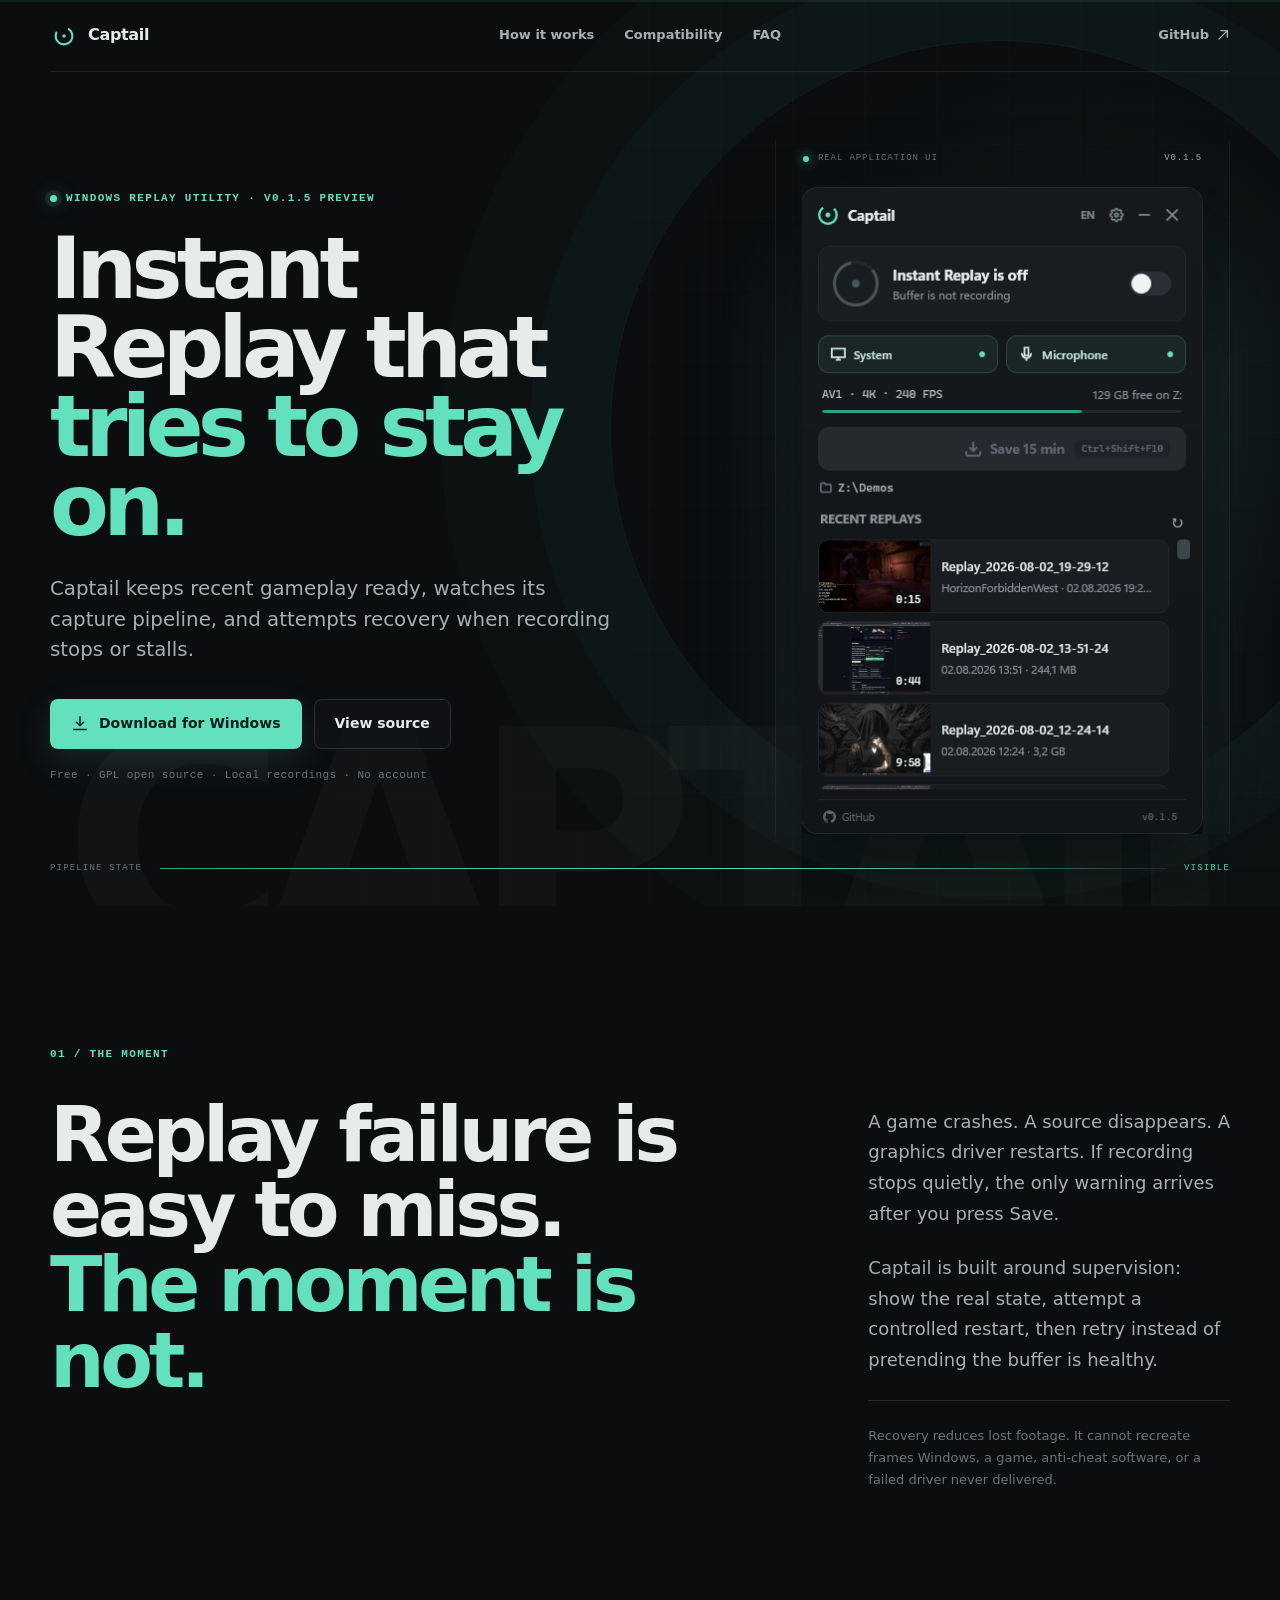
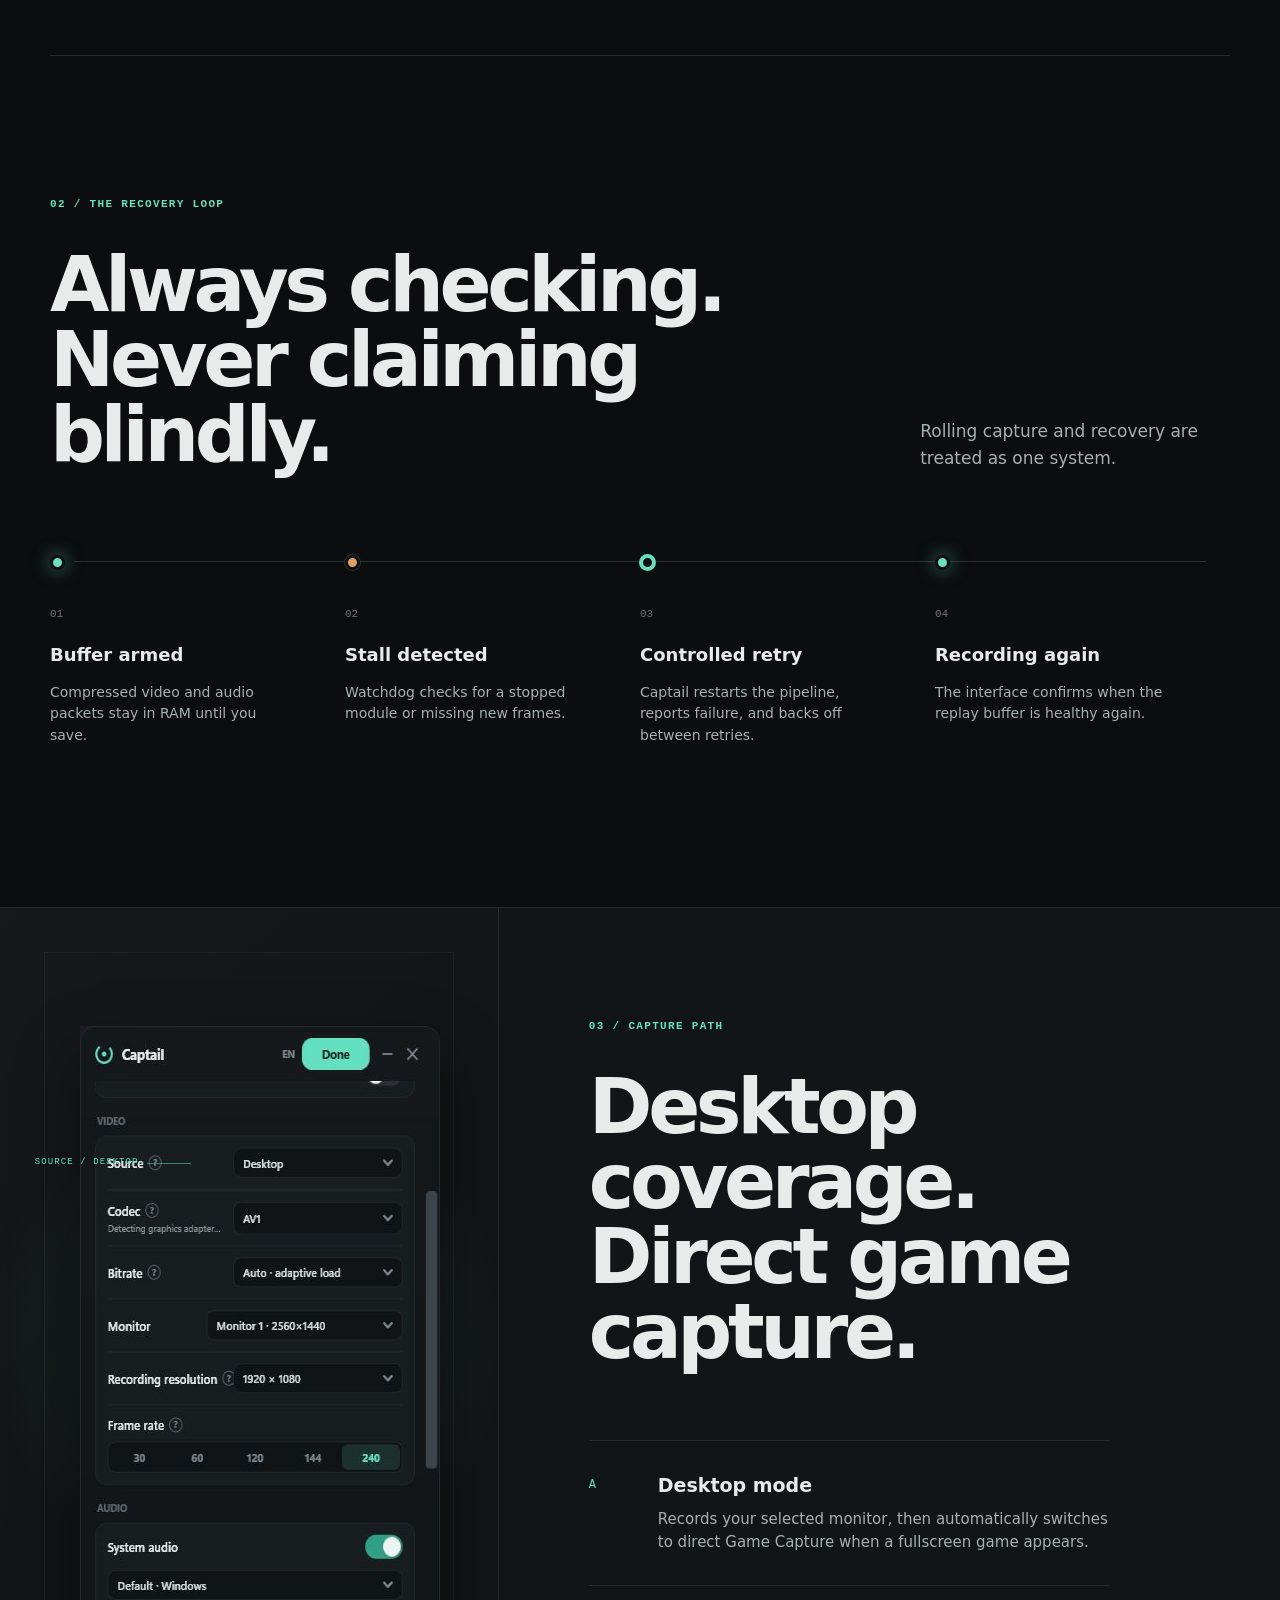
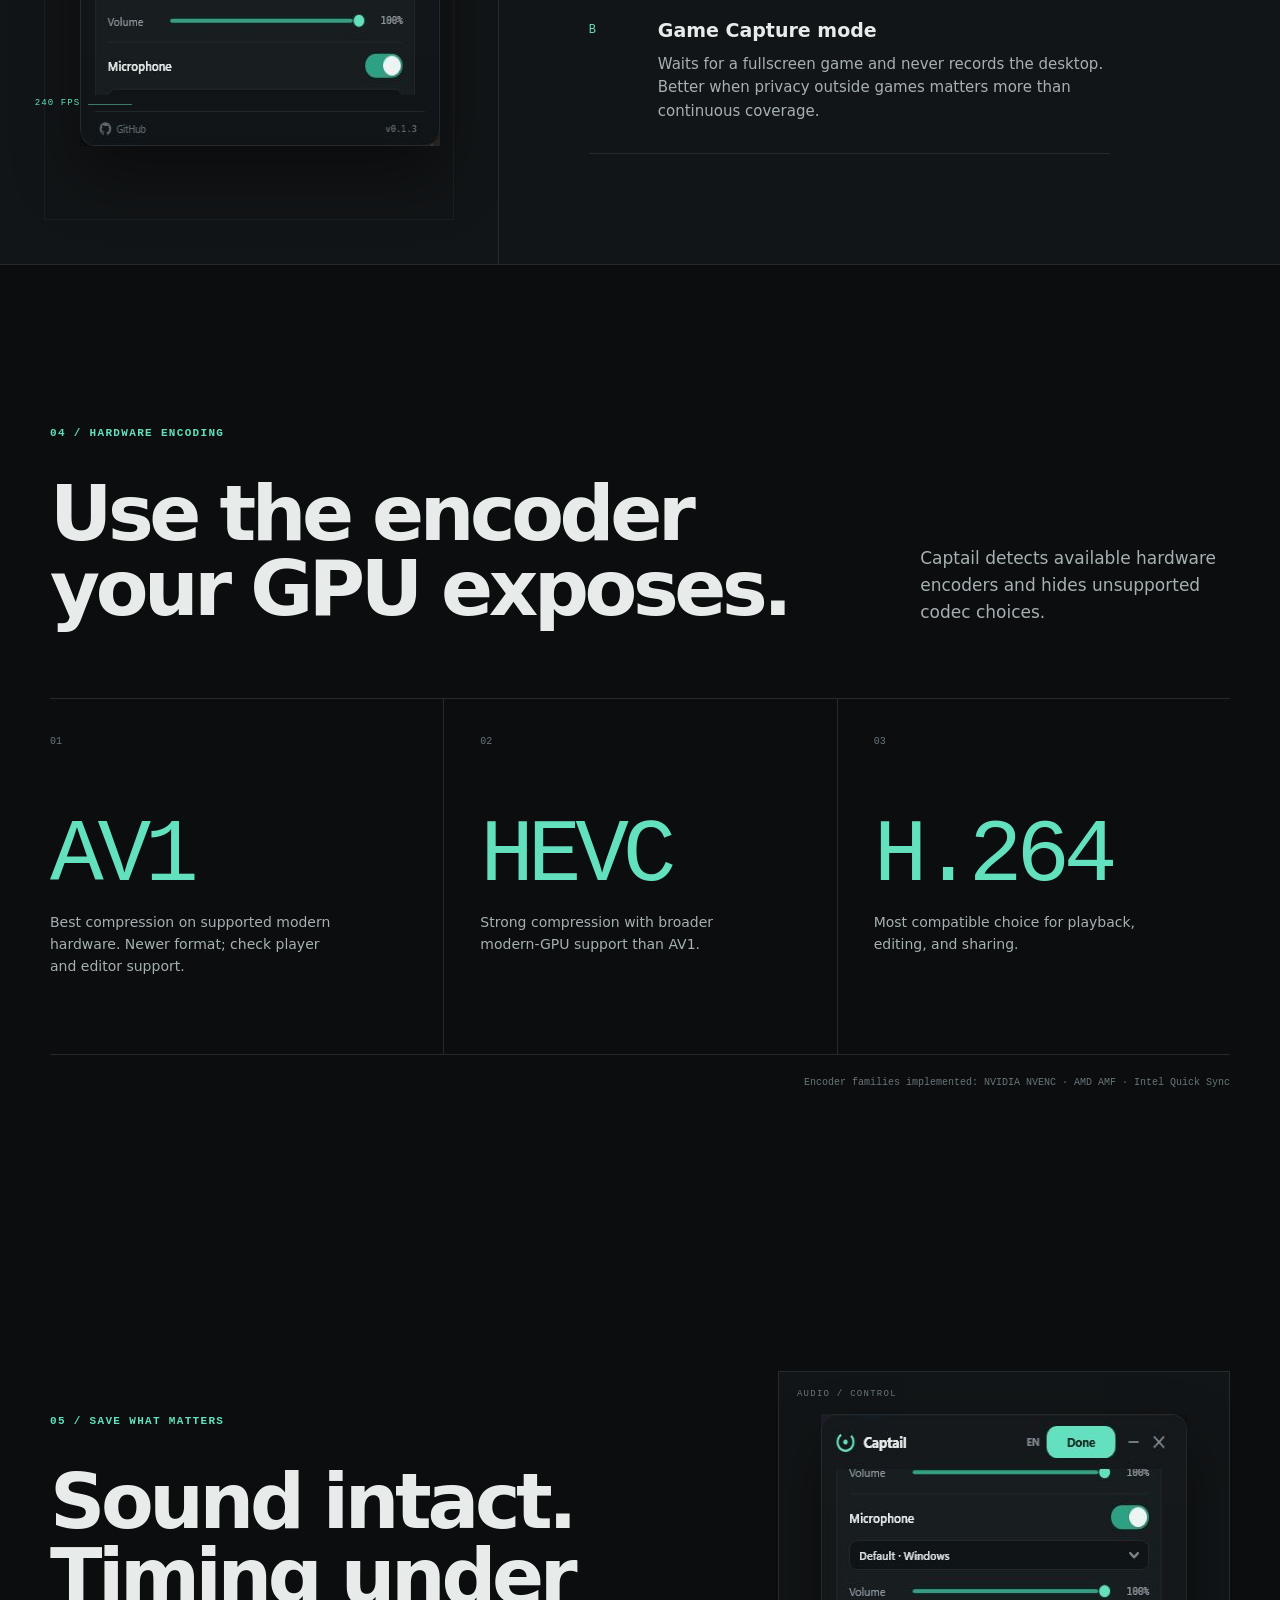
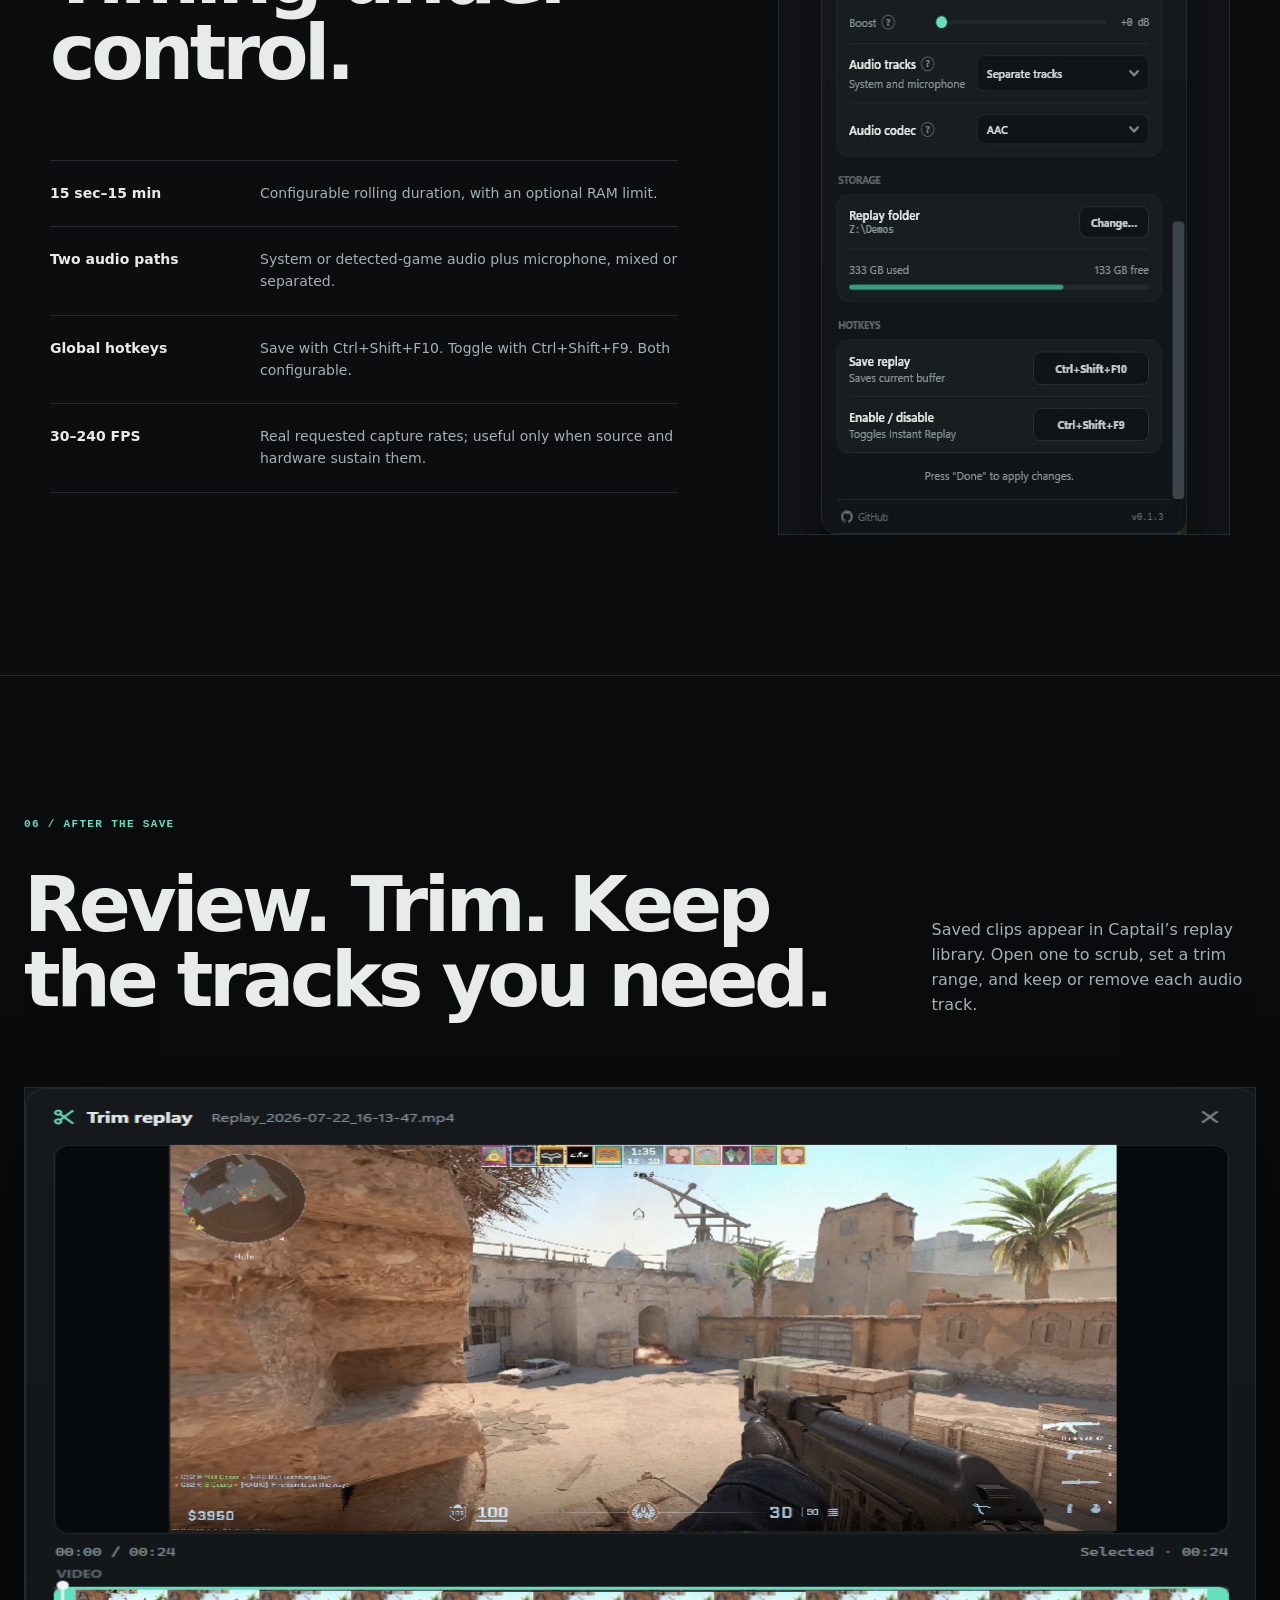
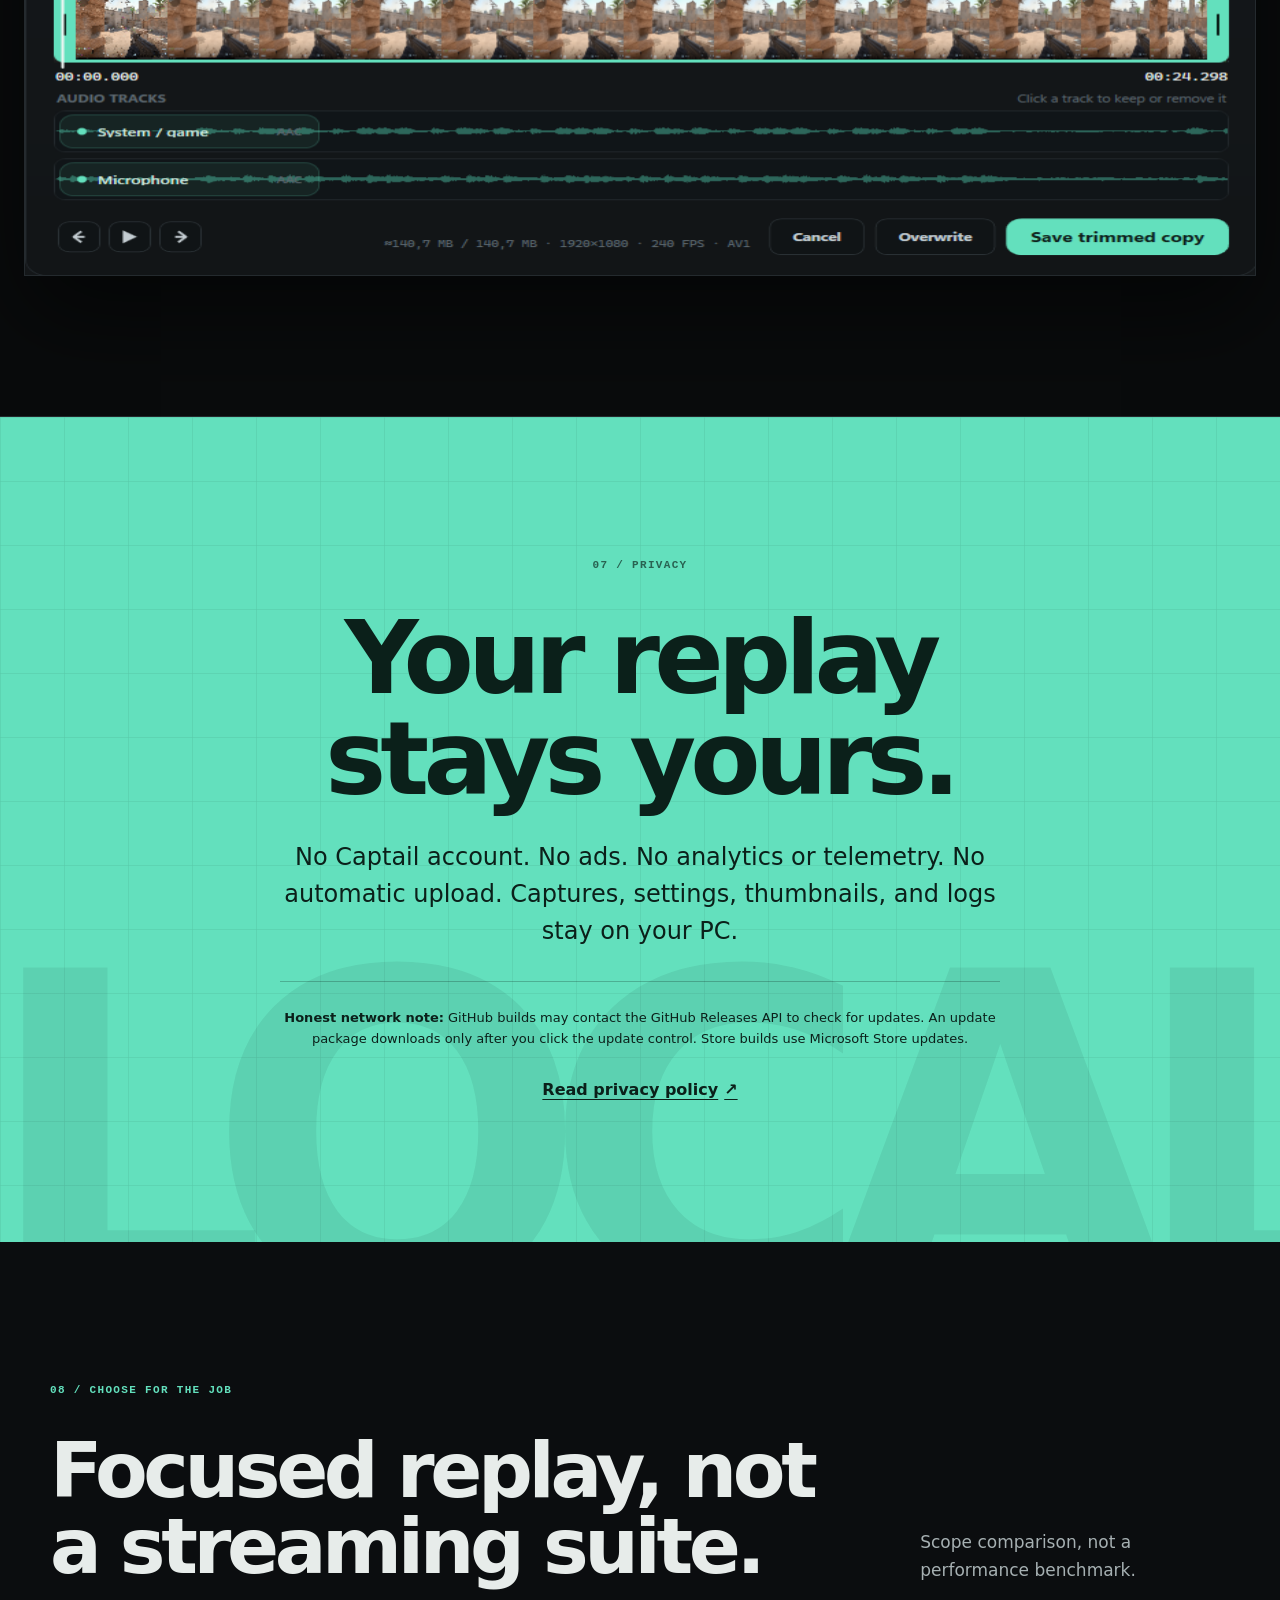
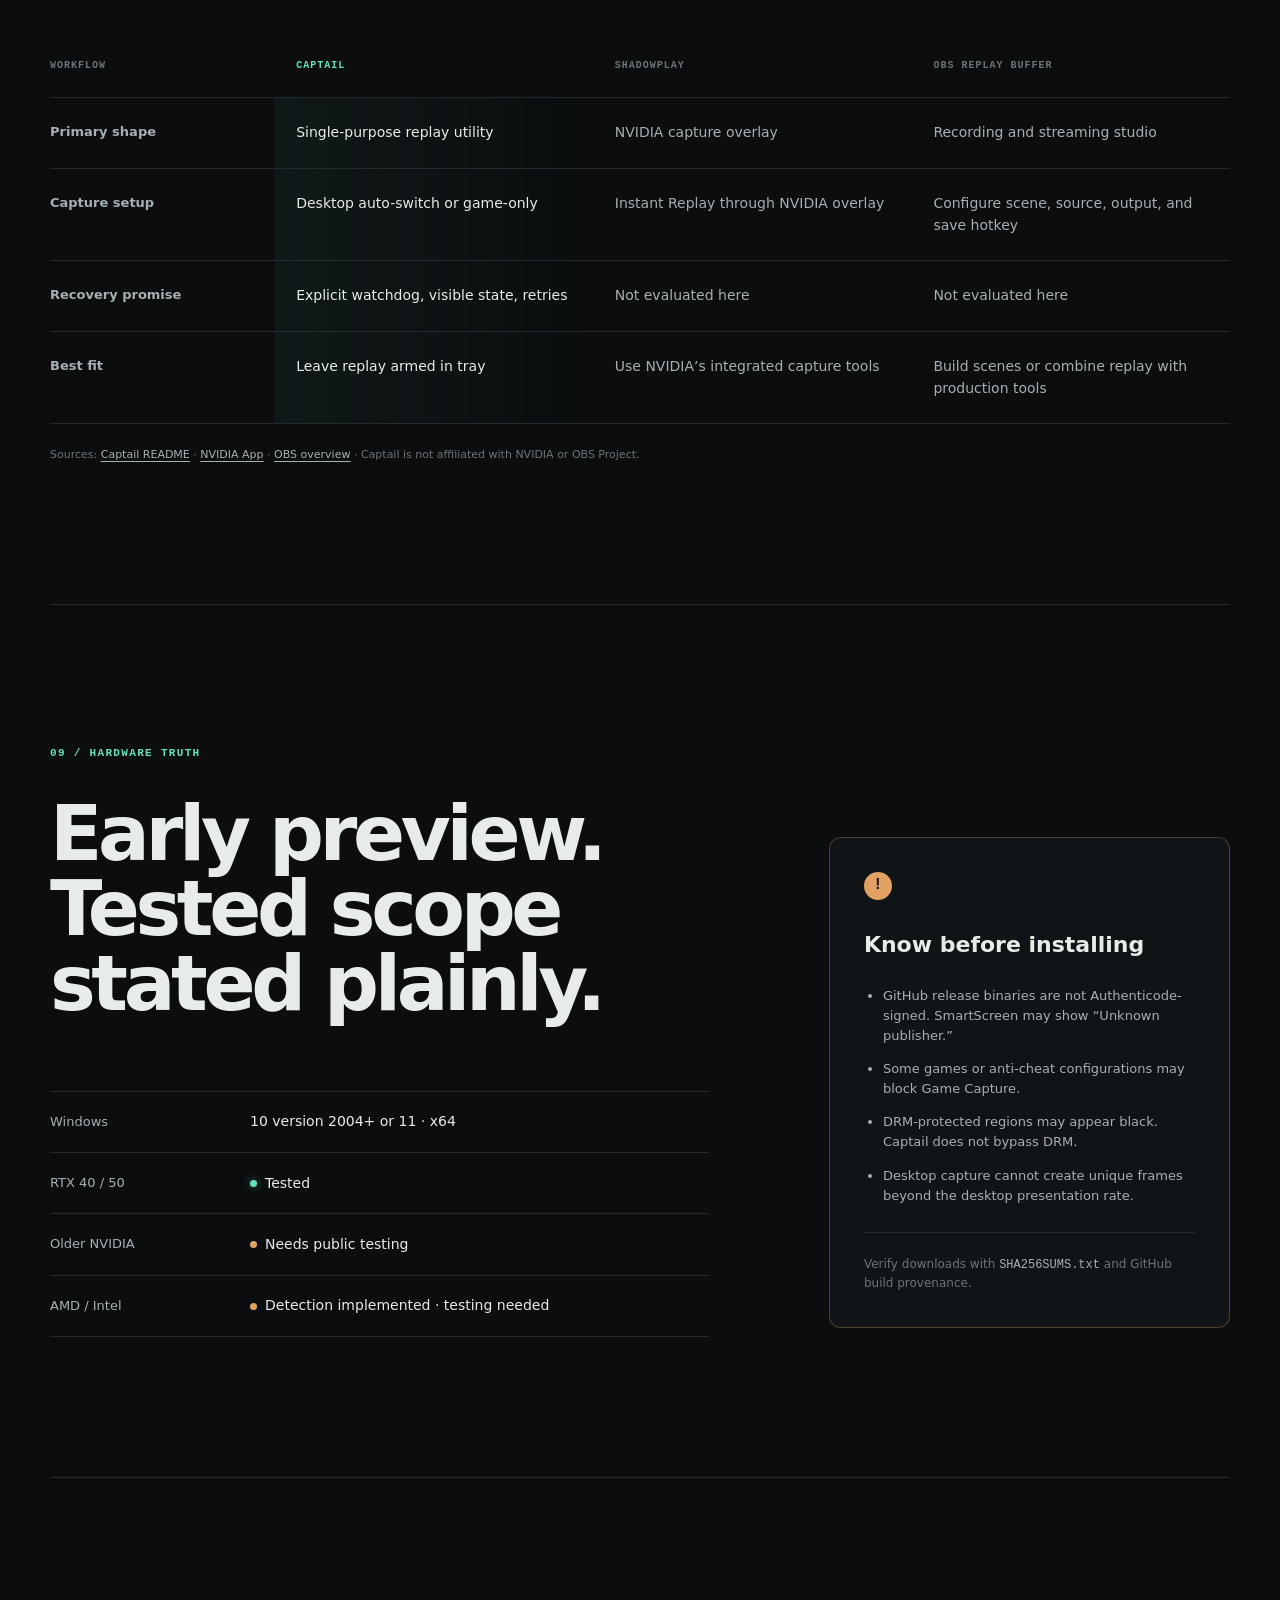
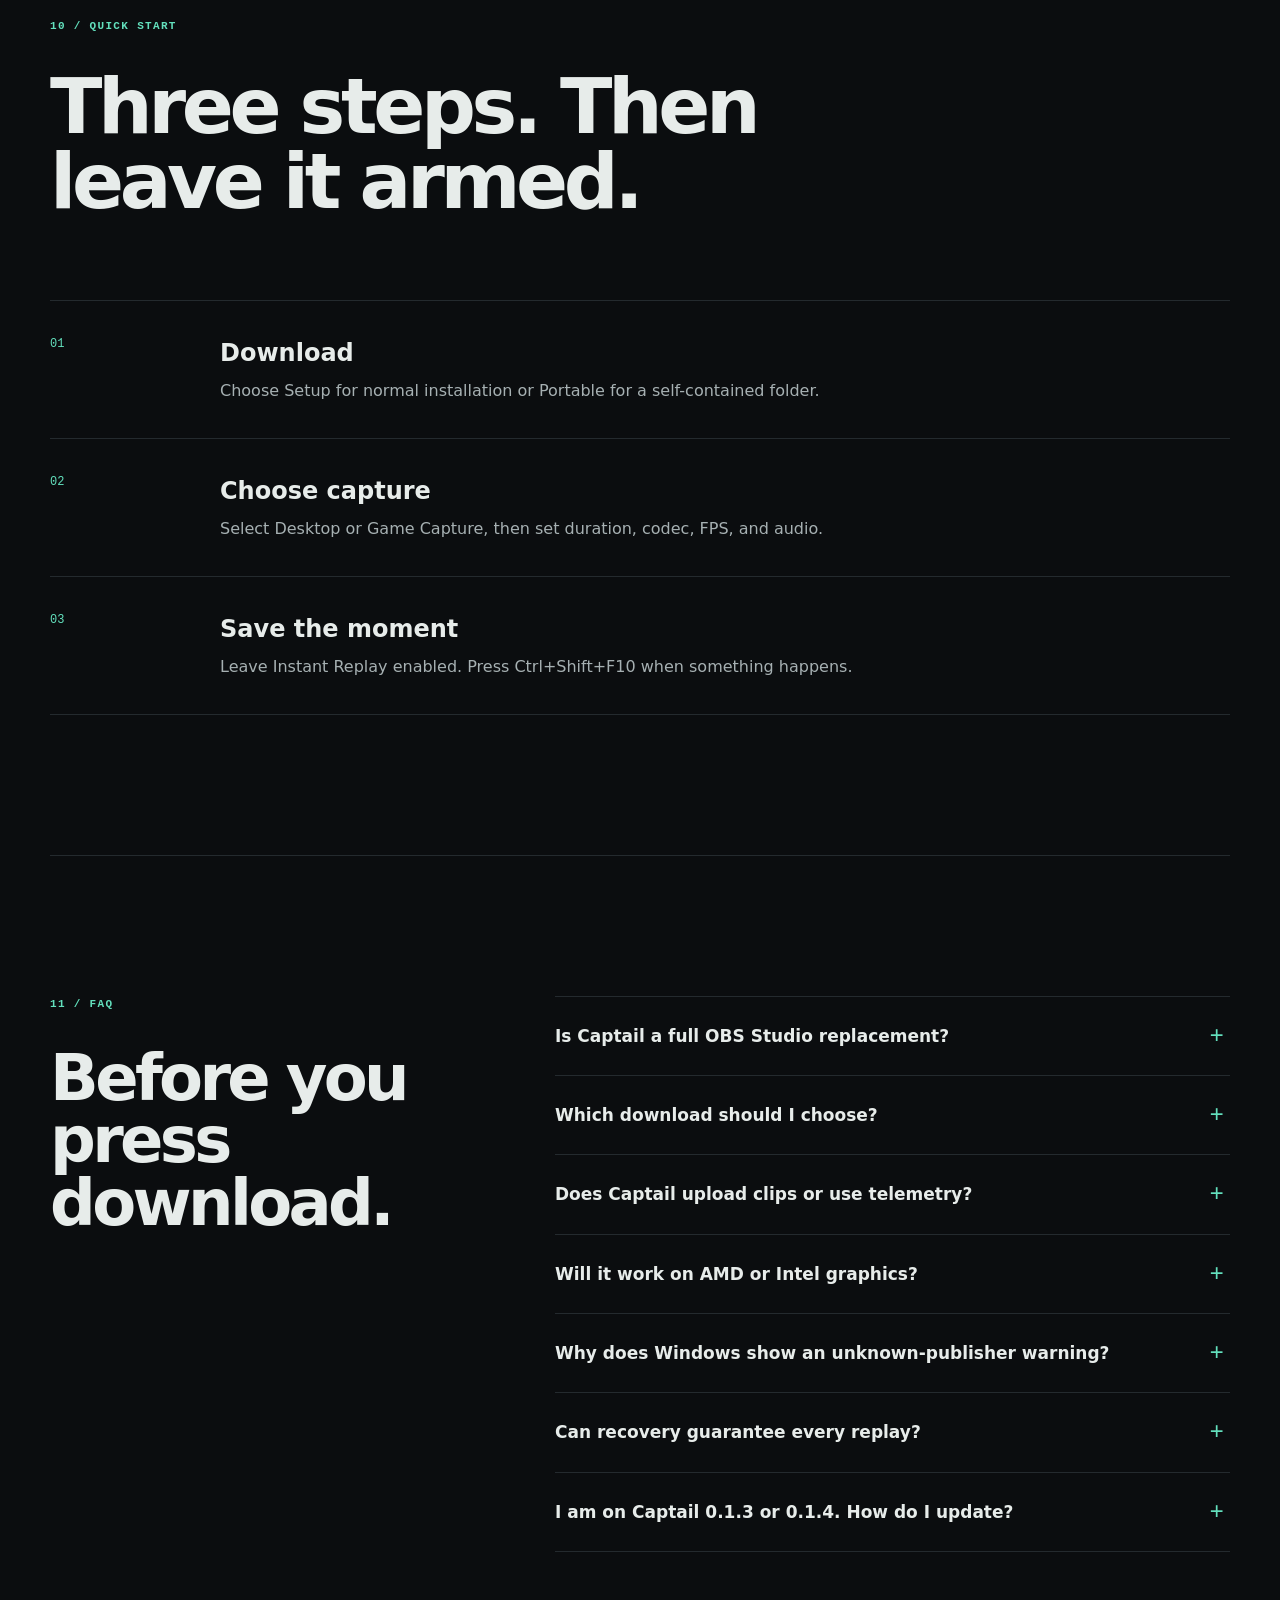
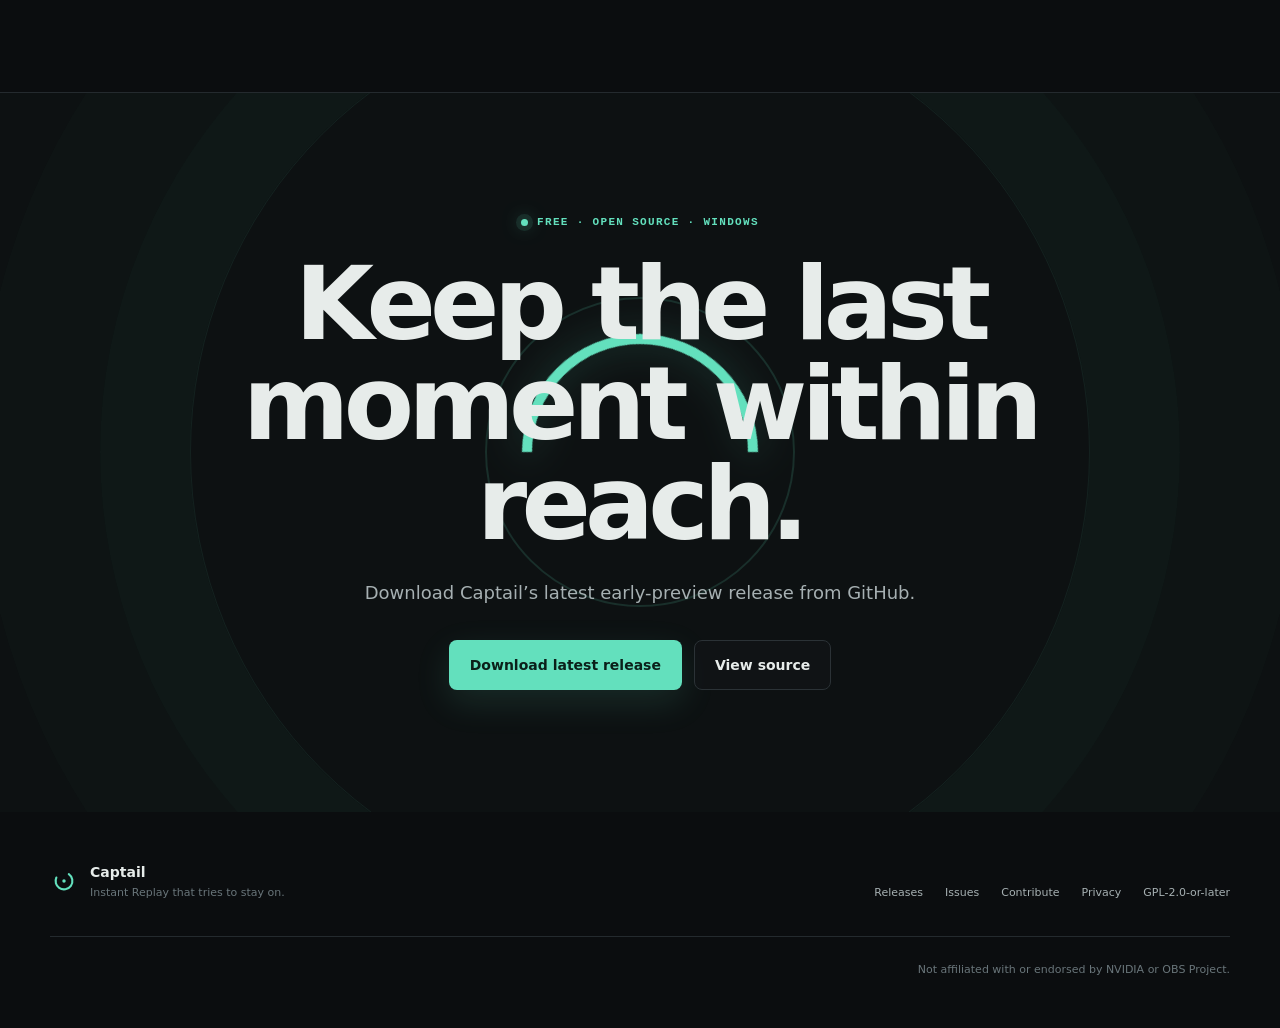
==== site/index.html @ 00710d17 "Add Captail landing page" ====
<!DOCTYPE html>
<html lang="en">
<head>
  <meta charset="utf-8">
  <meta name="viewport" content="width=device-width, initial-scale=1">
  <title>Captail — Instant Replay that tries to stay on</title>
  <meta name="description" content="Free, open-source Instant Replay for Windows with a rolling buffer, hardware encoding, and a recovery watchdog.">
  <meta name="theme-color" content="#0b0d0f">
  <meta name="color-scheme" content="dark">
  <link rel="canonical" href="https://faulmit.github.io/captail/">
  <link rel="icon" href="assets/favicon.svg" type="image/svg+xml">
  <link rel="preload" href="assets/captail-main.png" as="image" type="image/png">
  <link rel="stylesheet" href="styles.css">

  <meta property="og:type" content="website">
  <meta property="og:site_name" content="Captail">
  <meta property="og:title" content="Captail — Instant Replay that tries to stay on">
  <meta property="og:description" content="A focused, local Instant Replay utility for Windows with automatic capture recovery.">
  <meta property="og:url" content="https://faulmit.github.io/captail/">
  <meta property="og:image" content="https://faulmit.github.io/captail/assets/captail-social.png">
  <meta property="og:image:width" content="1200">
  <meta property="og:image:height" content="630">
  <meta property="og:image:alt" content="Captail logo and product promise on a dark graphite background">
  <meta name="twitter:card" content="summary_large_image">

  <script type="application/ld+json">
  {
    "@context": "https://schema.org",
    "@type": "SoftwareApplication",
    "name": "Captail",
    "applicationCategory": "UtilitiesApplication",
    "operatingSystem": "Windows 10 version 2004 or newer, Windows 11",
    "softwareVersion": "0.1.5",
    "description": "Free, open-source Instant Replay utility for Windows with a rolling buffer and recovery watchdog.",
    "downloadUrl": "https://github.com/FaulMit/captail/releases/latest",
    "codeRepository": "https://github.com/FaulMit/captail",
    "license": "https://www.gnu.org/licenses/old-licenses/gpl-2.0.html",
    "offers": {
      "@type": "Offer",
      "price": "0",
      "priceCurrency": "USD"
    }
  }
  </script>
</head>
<body>
  <a class="skip-link" href="#main">Skip to content</a>
  <div class="scroll-signal" aria-hidden="true"><span></span></div>

  <header class="site-header" data-header>
    <a class="brand" href="#top" aria-label="Captail home">
      <svg class="brand-mark" viewBox="0 0 40 40" aria-hidden="true">
        <circle cx="20" cy="20" r="12" pathLength="100"></circle>
        <circle class="brand-dot" cx="20" cy="20" r="2.5"></circle>
      </svg>
      <span>Captail</span>
    </a>
    <nav class="site-nav" aria-label="Primary navigation">
      <a href="#recovery">How it works</a>
      <a href="#compatibility">Compatibility</a>
      <a href="#faq">FAQ</a>
    </nav>
    <a class="header-source" href="https://github.com/FaulMit/captail" target="_blank" rel="noreferrer">
      GitHub
      <svg viewBox="0 0 16 16" aria-hidden="true"><path d="M5 3h8v8M13 3 3 13"></path></svg>
    </a>
  </header>

  <main id="main">
    <section class="hero" id="top" aria-labelledby="hero-title">
      <div class="hero-ambient" aria-hidden="true"></div>
      <div class="hero-word" aria-hidden="true">CAPTAIL</div>
      <div class="hero-copy">
        <p class="eyebrow"><span class="live-dot"></span> Windows replay utility · v0.1.5 preview</p>
        <h1 id="hero-title">Instant Replay that <em>tries to stay on.</em></h1>
        <p class="hero-lede">Captail keeps recent gameplay ready, watches its capture pipeline, and attempts recovery when recording stops or stalls.</p>
        <div class="hero-actions">
          <a class="button button-primary" href="https://github.com/FaulMit/captail/releases/latest">
            <svg viewBox="0 0 20 20" aria-hidden="true"><path d="M10 2v10m0 0 4-4m-4 4L6 8M3 16h14"></path></svg>
            Download for Windows
          </a>
          <a class="button button-secondary" href="https://github.com/FaulMit/captail" target="_blank" rel="noreferrer">
            View source
          </a>
        </div>
        <p class="hero-proof">Free · GPL open source · Local recordings · No account</p>
      </div>

      <figure class="hero-product" data-hero-product>
        <div class="capture-state" aria-hidden="true">
          <span class="capture-state-dot"></span>
          <span>REAL APPLICATION UI</span>
          <span class="capture-state-time">V0.1.5</span>
        </div>
        <img src="assets/captail-main.png" width="403" height="658" alt="Captail main window showing Instant Replay status, audio sources, format, disk space, and recent replays" fetchpriority="high" decoding="async">
      </figure>

      <div class="hero-signal" aria-hidden="true">
        <span class="signal-label">PIPELINE STATE</span>
        <span class="signal-line"><i></i></span>
        <span class="signal-value">VISIBLE</span>
      </div>
    </section>

    <section class="problem section" id="problem" aria-labelledby="problem-title">
      <div class="section-kicker" data-reveal>01 / THE MOMENT</div>
      <div class="problem-grid">
        <h2 id="problem-title" data-reveal>Replay failure is easy to miss.<br><span>The moment is not.</span></h2>
        <div class="problem-copy" data-reveal>
          <p>A game crashes. A source disappears. A graphics driver restarts. If recording stops quietly, the only warning arrives after you press Save.</p>
          <p>Captail is built around supervision: show the real state, attempt a controlled restart, then retry instead of pretending the buffer is healthy.</p>
          <p class="fine-print">Recovery reduces lost footage. It cannot recreate frames Windows, a game, anti-cheat software, or a failed driver never delivered.</p>
        </div>
      </div>
    </section>

    <section class="recovery section" id="recovery" aria-labelledby="recovery-title">
      <div class="section-kicker" data-reveal>02 / THE RECOVERY LOOP</div>
      <div class="section-heading">
        <h2 id="recovery-title" data-reveal>Always checking.<br>Never claiming blindly.</h2>
        <p data-reveal>Rolling capture and recovery are treated as one system.</p>
      </div>

      <ol class="state-track" aria-label="Captail recovery sequence">
        <li class="state-step state-active" data-reveal>
          <span class="state-index">01</span>
          <strong>Buffer armed</strong>
          <p>Compressed video and audio packets stay in RAM until you save.</p>
        </li>
        <li class="state-step state-break" data-reveal>
          <span class="state-index">02</span>
          <strong>Stall detected</strong>
          <p>Watchdog checks for a stopped module or missing new frames.</p>
        </li>
        <li class="state-step state-retry" data-reveal>
          <span class="state-index">03</span>
          <strong>Controlled retry</strong>
          <p>Captail restarts the pipeline, reports failure, and backs off between retries.</p>
        </li>
        <li class="state-step state-active" data-reveal>
          <span class="state-index">04</span>
          <strong>Recording again</strong>
          <p>The interface confirms when the replay buffer is healthy again.</p>
        </li>
      </ol>
    </section>

    <section class="capture section" id="capture" aria-labelledby="capture-title">
      <div class="capture-media" data-reveal>
        <img src="assets/captail-settings-video.jpg" width="404" height="720" alt="Captail video settings with Desktop source, AV1 codec, 1080p resolution, and 240 FPS selected" loading="lazy" decoding="async">
        <div class="media-annotation annotation-source" aria-hidden="true">SOURCE / DESKTOP</div>
        <div class="media-annotation annotation-rate" aria-hidden="true">240 FPS</div>
      </div>
      <div class="capture-copy">
        <div class="section-kicker" data-reveal>03 / CAPTURE PATH</div>
        <h2 id="capture-title" data-reveal>Desktop coverage.<br>Direct game capture.</h2>
        <div class="mode-list">
          <article data-reveal>
            <span class="mode-number">A</span>
            <div>
              <h3>Desktop mode</h3>
              <p>Records your selected monitor, then automatically switches to direct Game Capture when a fullscreen game appears.</p>
            </div>
          </article>
          <article data-reveal>
            <span class="mode-number">B</span>
            <div>
              <h3>Game Capture mode</h3>
              <p>Waits for a fullscreen game and never records the desktop. Better when privacy outside games matters more than continuous coverage.</p>
            </div>
          </article>
        </div>
      </div>
    </section>

    <section class="codecs section" id="codecs" aria-labelledby="codecs-title">
      <div class="section-kicker" data-reveal>04 / HARDWARE ENCODING</div>
      <div class="section-heading codecs-heading">
        <h2 id="codecs-title" data-reveal>Use the encoder your GPU exposes.</h2>
        <p data-reveal>Captail detects available hardware encoders and hides unsupported codec choices.</p>
      </div>
      <div class="codec-strip">
        <article data-reveal>
          <span class="codec-order">01</span>
          <h3>AV1</h3>
          <p>Best compression on supported modern hardware. Newer format; check player and editor support.</p>
        </article>
        <article data-reveal>
          <span class="codec-order">02</span>
          <h3>HEVC</h3>
          <p>Strong compression with broader modern-GPU support than AV1.</p>
        </article>
        <article data-reveal>
          <span class="codec-order">03</span>
          <h3>H.264</h3>
          <p>Most compatible choice for playback, editing, and sharing.</p>
        </article>
      </div>
      <p class="codec-footnote" data-reveal>Encoder families implemented: NVIDIA NVENC · AMD AMF · Intel Quick Sync</p>
    </section>

    <section class="controls section" id="controls" aria-labelledby="controls-title">
      <div class="controls-copy">
        <div class="section-kicker" data-reveal>05 / SAVE WHAT MATTERS</div>
        <h2 id="controls-title" data-reveal>Sound intact.<br>Timing under control.</h2>
        <ul class="feature-lines">
          <li data-reveal><strong>15 sec–15 min</strong><span>Configurable rolling duration, with an optional RAM limit.</span></li>
          <li data-reveal><strong>Two audio paths</strong><span>System or detected-game audio plus microphone, mixed or separated.</span></li>
          <li data-reveal><strong>Global hotkeys</strong><span>Save with Ctrl+Shift+F10. Toggle with Ctrl+Shift+F9. Both configurable.</span></li>
          <li data-reveal><strong>30–240 FPS</strong><span>Real requested capture rates; useful only when source and hardware sustain them.</span></li>
        </ul>
      </div>
      <figure class="controls-media" data-reveal>
        <img src="assets/captail-settings-audio.jpg" width="404" height="720" alt="Captail audio, replay storage, and hotkey settings" loading="lazy" decoding="async">
      </figure>
    </section>

    <section class="editor section" id="editor" aria-labelledby="editor-title">
      <div class="editor-heading">
        <div>
          <div class="section-kicker" data-reveal>06 / AFTER THE SAVE</div>
          <h2 id="editor-title" data-reveal>Review. Trim. Keep the tracks you need.</h2>
        </div>
        <p data-reveal>Saved clips appear in Captail’s replay library. Open one to scrub, set a trim range, and keep or remove each audio track.</p>
      </div>
      <figure class="editor-media" data-reveal>
        <img src="assets/captail-editor.png" width="900" height="789" alt="Captail clip editor showing game footage, trim handles, video thumbnails, and separate audio waveforms" loading="lazy" decoding="async">
      </figure>
    </section>

    <section class="privacy section" id="privacy" aria-labelledby="privacy-title">
      <div class="privacy-word" aria-hidden="true">LOCAL</div>
      <div class="privacy-copy">
        <div class="section-kicker section-kicker-dark" data-reveal>07 / PRIVACY</div>
        <h2 id="privacy-title" data-reveal>Your replay stays yours.</h2>
        <p data-reveal>No Captail account. No ads. No analytics or telemetry. No automatic upload. Captures, settings, thumbnails, and logs stay on your PC.</p>
        <p class="privacy-exception" data-reveal><strong>Honest network note:</strong> GitHub builds may contact the GitHub Releases API to check for updates. An update package downloads only after you click the update control. Store builds use Microsoft Store updates.</p>
        <a class="text-link text-link-dark" href="https://github.com/FaulMit/captail/blob/main/PRIVACY.md" target="_blank" rel="noreferrer">Read privacy policy <span aria-hidden="true">↗</span></a>
      </div>
    </section>

    <section class="comparison section" id="comparison" aria-labelledby="comparison-title">
      <div class="section-kicker" data-reveal>08 / CHOOSE FOR THE JOB</div>
      <div class="section-heading comparison-heading">
        <h2 id="comparison-title" data-reveal>Focused replay, not a streaming suite.</h2>
        <p data-reveal>Scope comparison, not a performance benchmark.</p>
      </div>
      <section class="table-wrap" data-reveal tabindex="0" aria-label="Captail, ShadowPlay, and OBS Replay Buffer comparison">
        <table>
          <thead>
            <tr>
              <th scope="col">Workflow</th>
              <th scope="col" class="is-captail">Captail</th>
              <th scope="col">ShadowPlay</th>
              <th scope="col">OBS Replay Buffer</th>
            </tr>
          </thead>
          <tbody>
            <tr>
              <th scope="row">Primary shape</th>
              <td class="is-captail">Single-purpose replay utility</td>
              <td>NVIDIA capture overlay</td>
              <td>Recording and streaming studio</td>
            </tr>
            <tr>
              <th scope="row">Capture setup</th>
              <td class="is-captail">Desktop auto-switch or game-only</td>
              <td>Instant Replay through NVIDIA overlay</td>
              <td>Configure scene, source, output, and save hotkey</td>
            </tr>
            <tr>
              <th scope="row">Recovery promise</th>
              <td class="is-captail">Explicit watchdog, visible state, retries</td>
              <td>Not evaluated here</td>
              <td>Not evaluated here</td>
            </tr>
            <tr>
              <th scope="row">Best fit</th>
              <td class="is-captail">Leave replay armed in tray</td>
              <td>Use NVIDIA’s integrated capture tools</td>
              <td>Build scenes or combine replay with production tools</td>
            </tr>
          </tbody>
        </table>
      </section>
      <p class="comparison-sources">Sources: <a href="https://github.com/FaulMit/captail#how-is-captail-different-from-shadowplay-and-obs-replay-buffer" target="_blank" rel="noreferrer">Captail README</a> · <a href="https://www.nvidia.com/en-us/software/nvidia-app/" target="_blank" rel="noreferrer">NVIDIA App</a> · <a href="https://obsproject.com/kb/obs-studio-overview" target="_blank" rel="noreferrer">OBS overview</a> · Captail is not affiliated with NVIDIA or OBS Project.</p>
    </section>

    <section class="compatibility section" id="compatibility" aria-labelledby="compatibility-title">
      <div class="compatibility-main">
        <div class="section-kicker" data-reveal>09 / HARDWARE TRUTH</div>
        <h2 id="compatibility-title" data-reveal>Early preview.<br>Tested scope stated plainly.</h2>
        <dl class="hardware-list" data-reveal>
          <div><dt>Windows</dt><dd>10 version 2004+ or 11 · x64</dd></div>
          <div><dt>RTX 40 / 50</dt><dd><span class="status tested">Tested</span></dd></div>
          <div><dt>Older NVIDIA</dt><dd><span class="status pending">Needs public testing</span></dd></div>
          <div><dt>AMD / Intel</dt><dd><span class="status pending">Detection implemented · testing needed</span></dd></div>
        </dl>
      </div>
      <aside class="limitations" aria-labelledby="limitations-title" data-reveal>
        <span class="warning-mark" aria-hidden="true">!</span>
        <h3 id="limitations-title">Know before installing</h3>
        <ul>
          <li>GitHub release binaries are not Authenticode-signed. SmartScreen may show “Unknown publisher.”</li>
          <li>Some games or anti-cheat configurations may block Game Capture.</li>
          <li>DRM-protected regions may appear black. Captail does not bypass DRM.</li>
          <li>Desktop capture cannot create unique frames beyond the desktop presentation rate.</li>
        </ul>
        <p>Verify downloads with <code>SHA256SUMS.txt</code> and GitHub build provenance.</p>
      </aside>
    </section>

    <section class="quickstart section" id="quickstart" aria-labelledby="quickstart-title">
      <div class="section-kicker" data-reveal>10 / QUICK START</div>
      <h2 id="quickstart-title" data-reveal>Three steps. Then leave it armed.</h2>
      <ol class="quickstart-list">
        <li data-reveal>
          <span>01</span>
          <div><h3>Download</h3><p>Choose Setup for normal installation or Portable for a self-contained folder.</p></div>
        </li>
        <li data-reveal>
          <span>02</span>
          <div><h3>Choose capture</h3><p>Select Desktop or Game Capture, then set duration, codec, FPS, and audio.</p></div>
        </li>
        <li data-reveal>
          <span>03</span>
          <div><h3>Save the moment</h3><p>Leave Instant Replay enabled. Press Ctrl+Shift+F10 when something happens.</p></div>
        </li>
      </ol>
    </section>

    <section class="faq section" id="faq" aria-labelledby="faq-title">
      <div class="faq-heading">
        <div class="section-kicker" data-reveal>11 / FAQ</div>
        <h2 id="faq-title" data-reveal>Before you press download.</h2>
      </div>
      <div class="faq-list">
        <details data-reveal>
          <summary>Is Captail a full OBS Studio replacement?</summary>
          <p>No. Captail uses libobs, but deliberately omits scenes, streaming, transitions, and plugin management. It is focused on Instant Replay.</p>
        </details>
        <details data-reveal>
          <summary>Which download should I choose?</summary>
          <p>Use the Setup EXE for a normal per-user Windows installation and uninstaller. Use Portable ZIP when you want a movable folder; extract the entire archive before launching Captail.exe.</p>
        </details>
        <details data-reveal>
          <summary>Does Captail upload clips or use telemetry?</summary>
          <p>No. Captail has no cloud clip service, account, analytics, advertising, telemetry, or automatic upload. Non-Store builds may contact GitHub for update checks.</p>
        </details>
        <details data-reveal>
          <summary>Will it work on AMD or Intel graphics?</summary>
          <p>AMD AMF and Intel Quick Sync capability detection is implemented, but those GPU families still need broader public hardware testing. RTX 40 and RTX 50 series are currently tested.</p>
        </details>
        <details data-reveal>
          <summary>Why does Windows show an unknown-publisher warning?</summary>
          <p>GitHub release binaries are not Authenticode-signed yet. Verify the package against SHA256SUMS.txt and GitHub build provenance before running it.</p>
        </details>
        <details data-reveal>
          <summary>Can recovery guarantee every replay?</summary>
          <p>No. Captail can detect some stopped or stalled pipeline states and attempt recovery. It cannot recreate frames never delivered by Windows, the game, anti-cheat software, or a failed graphics driver.</p>
        </details>
        <details data-reveal>
          <summary>I am on Captail 0.1.3 or 0.1.4. How do I update?</summary>
          <p>Download and run the 0.1.5 Setup EXE manually once. Those two versions contain a Windows file-lock bug in their updater. In-app updates work normally starting with 0.1.5.</p>
        </details>
      </div>
    </section>

    <section class="final-cta" aria-labelledby="final-title">
      <div class="final-ring" aria-hidden="true"><i></i></div>
      <div class="final-content">
        <p class="eyebrow"><span class="live-dot"></span> Free · Open source · Windows</p>
        <h2 id="final-title">Keep the last moment within reach.</h2>
        <p>Download Captail’s latest early-preview release from GitHub.</p>
        <div class="hero-actions final-actions">
          <a class="button button-primary" href="https://github.com/FaulMit/captail/releases/latest">Download latest release</a>
          <a class="button button-secondary" href="https://github.com/FaulMit/captail" target="_blank" rel="noreferrer">View source</a>
        </div>
      </div>
    </section>
  </main>

  <footer class="site-footer">
    <div class="footer-brand">
      <svg class="brand-mark" viewBox="0 0 40 40" aria-hidden="true">
        <circle cx="20" cy="20" r="12" pathLength="100"></circle>
        <circle class="brand-dot" cx="20" cy="20" r="2.5"></circle>
      </svg>
      <div><strong>Captail</strong><span>Instant Replay that tries to stay on.</span></div>
    </div>
    <nav aria-label="Project links">
      <a href="https://github.com/FaulMit/captail/releases/latest">Releases</a>
      <a href="https://github.com/FaulMit/captail/issues">Issues</a>
      <a href="https://github.com/FaulMit/captail/blob/main/CONTRIBUTING.md">Contribute</a>
      <a href="https://github.com/FaulMit/captail/blob/main/PRIVACY.md">Privacy</a>
      <a href="https://github.com/FaulMit/captail/blob/main/LICENSE">GPL-2.0-or-later</a>
    </nav>
    <p>Not affiliated with or endorsed by NVIDIA or OBS Project.</p>
  </footer>

  <script src="script.js" defer></script>
</body>
</html>
---- site/styles.css ----
:root {
  --bg: #0b0d0f;
  --bg-raised: #121517;
  --surface: #181d20;
  --surface-soft: #101416;
  --border: #242a2e;
  --border-control: #2b3236;
  --text: #e7ecea;
  --text-soft: #a6b0b2;
  --muted: #69757a;
  --mint: #63e0bd;
  --mint-bright: #7de8cb;
  --mint-deep: #2ea184;
  --mint-ink: #0b201a;
  --warning: #e0a163;
  --page: min(1180px, calc(100vw - 48px));
  --radius-sm: 8px;
  --radius-md: 12px;
  --radius-lg: 16px;
  --font-ui: "Segoe UI Variable Text", "Segoe UI", system-ui, sans-serif;
  --font-mono: "Cascadia Mono", "Consolas", monospace;
  --header-height: 72px;
}

*, *::before, *::after { box-sizing: border-box; }

html {
  scroll-behavior: smooth;
  scrollbar-color: var(--mint-deep) var(--bg);
}

body {
  margin: 0;
  color: var(--text);
  background: var(--bg);
  font-family: var(--font-ui);
  font-size: 16px;
  line-height: 1.55;
  text-rendering: optimizeLegibility;
  -webkit-font-smoothing: antialiased;
  overflow-x: hidden;
}

img { display: block; max-width: 100%; }
a { color: inherit; }
button, a { -webkit-tap-highlight-color: transparent; }

:focus-visible {
  outline: 3px solid var(--mint);
  outline-offset: 4px;
  border-radius: 3px;
}

::selection { color: var(--mint-ink); background: var(--mint); }

.skip-link {
  position: fixed;
  top: 12px;
  left: 12px;
  z-index: 1000;
  padding: 10px 14px;
  color: var(--mint-ink);
  background: var(--mint);
  font-weight: 700;
  transform: translateY(-180%);
  transition: transform 160ms ease;
}

.skip-link:focus { transform: translateY(0); }

.scroll-signal {
  position: fixed;
  inset: 0 0 auto;
  z-index: 100;
  height: 2px;
  background: rgba(99, 224, 189, 0.08);
}

.scroll-signal span {
  display: block;
  width: 100%;
  height: 100%;
  background: var(--mint);
  box-shadow: 0 0 14px rgba(99, 224, 189, 0.65);
  transform: scaleX(0);
  transform-origin: left;
}

.site-header {
  position: absolute;
  inset: 0 0 auto;
  z-index: 20;
  height: var(--header-height);
  display: grid;
  grid-template-columns: 1fr auto 1fr;
  align-items: center;
  width: var(--page);
  margin-inline: auto;
  border-bottom: 1px solid rgba(255, 255, 255, 0.08);
}

.brand {
  justify-self: start;
  display: inline-flex;
  align-items: center;
  gap: 10px;
  text-decoration: none;
  font-weight: 720;
  letter-spacing: -0.02em;
}

.brand-mark { width: 28px; height: 28px; overflow: visible; }
.brand-mark circle:first-child {
  fill: none;
  stroke: var(--mint);
  stroke-width: 3;
  stroke-linecap: round;
  stroke-dasharray: 72 28;
  transform-origin: 20px 20px;
  transform: rotate(-55deg);
}
.brand-dot { fill: var(--mint); }

.site-nav { display: flex; align-items: center; gap: 30px; }
.site-nav a, .header-source {
  color: var(--text-soft);
  text-decoration: none;
  font-size: 13px;
  font-weight: 600;
  transition: color 160ms ease;
}
.site-nav a:hover, .header-source:hover { color: var(--text); }
.header-source { justify-self: end; display: inline-flex; align-items: center; gap: 7px; }
.header-source svg { width: 14px; fill: none; stroke: currentColor; stroke-width: 1.6; }

.hero {
  position: relative;
  min-height: max(760px, 100svh);
  isolation: isolate;
  overflow: hidden;
  display: grid;
  grid-template-columns: minmax(0, 1.05fr) minmax(350px, 0.95fr);
  grid-template-rows: 1fr auto;
  align-items: center;
  gap: 28px 60px;
  padding: calc(var(--header-height) + 68px) max(24px, calc((100vw - 1180px) / 2)) 30px;
  background:
    linear-gradient(90deg, rgba(11, 13, 15, 0.98) 0%, rgba(11, 13, 15, 0.82) 48%, rgba(11, 13, 15, 0.18) 100%),
    radial-gradient(circle at 82% 42%, rgba(99, 224, 189, 0.12), transparent 29%),
    #0b0d0f;
}

.hero::before {
  content: "";
  position: absolute;
  inset: 0;
  z-index: -2;
  opacity: 0.24;
  background-image:
    linear-gradient(rgba(255,255,255,0.035) 1px, transparent 1px),
    linear-gradient(90deg, rgba(255,255,255,0.035) 1px, transparent 1px);
  background-size: 72px 72px;
  mask-image: linear-gradient(to right, transparent, #000 52%, #000);
}

.hero-ambient {
  position: absolute;
  z-index: -1;
  width: 780px;
  height: 780px;
  right: -110px;
  top: 40px;
  border: 1px solid rgba(99, 224, 189, 0.08);
  border-radius: 50%;
  box-shadow:
    0 0 0 80px rgba(99, 224, 189, 0.025),
    0 0 0 170px rgba(99, 224, 189, 0.015);
}

.hero-word {
  position: absolute;
  z-index: -1;
  right: -0.035em;
  bottom: -0.19em;
  color: rgba(231, 236, 234, 0.023);
  font-size: clamp(150px, 24vw, 420px);
  line-height: 0.78;
  font-weight: 800;
  letter-spacing: -0.09em;
  white-space: nowrap;
  user-select: none;
}

.hero-copy { position: relative; z-index: 2; max-width: 670px; }

.eyebrow, .section-kicker {
  margin: 0 0 22px;
  color: var(--mint);
  font-family: var(--font-mono);
  font-size: 11px;
  font-weight: 600;
  letter-spacing: 0.12em;
  text-transform: uppercase;
}

.eyebrow { display: flex; align-items: center; gap: 9px; }
.live-dot {
  width: 7px;
  height: 7px;
  border-radius: 50%;
  background: var(--mint);
  box-shadow: 0 0 0 5px rgba(99, 224, 189, 0.1), 0 0 18px rgba(99, 224, 189, 0.7);
  animation: live-pulse 2.2s ease-in-out infinite;
}

@keyframes live-pulse {
  0%, 100% { opacity: 1; transform: scale(1); }
  50% { opacity: 0.55; transform: scale(0.75); }
}

.hero h1 {
  max-width: 650px;
  margin: 0;
  font-size: clamp(54px, 6.7vw, 104px);
  line-height: 0.92;
  letter-spacing: -0.067em;
  font-weight: 760;
}

.hero h1 em { color: var(--mint); font-style: normal; font-weight: 580; }

.hero-lede {
  max-width: 570px;
  margin: 30px 0 0;
  color: var(--text-soft);
  font-size: clamp(17px, 1.55vw, 21px);
  line-height: 1.52;
}

.hero-actions { display: flex; flex-wrap: wrap; gap: 12px; margin-top: 34px; }

.button {
  min-height: 50px;
  display: inline-flex;
  align-items: center;
  justify-content: center;
  gap: 10px;
  padding: 13px 20px;
  border: 1px solid transparent;
  border-radius: var(--radius-sm);
  text-decoration: none;
  font-size: 14px;
  font-weight: 720;
  transition: transform 160ms ease, background-color 160ms ease, border-color 160ms ease, color 160ms ease;
}

.button svg { width: 18px; fill: none; stroke: currentColor; stroke-width: 1.7; stroke-linecap: round; stroke-linejoin: round; }
.button:hover { transform: translateY(-2px); }
.button-primary { color: var(--mint-ink); background: var(--mint); box-shadow: 0 12px 35px rgba(99, 224, 189, 0.13); }
.button-primary:hover { background: var(--mint-bright); }
.button-secondary { color: var(--text); background: rgba(18, 21, 23, 0.7); border-color: var(--border-control); }
.button-secondary:hover { background: var(--surface); border-color: #455056; }

.hero-proof { margin: 18px 0 0; color: var(--muted); font-family: var(--font-mono); font-size: 11px; letter-spacing: 0.035em; }

.hero-product {
  position: relative;
  z-index: 1;
  justify-self: end;
  align-self: center;
  width: min(100%, 455px);
  margin: 0;
  padding: 46px 26px 0;
  background: linear-gradient(180deg, rgba(23, 30, 33, 0) 0%, rgba(23, 30, 33, 0.42) 100%);
  border-inline: 1px solid rgba(255,255,255,0.05);
}

.hero-product::before {
  content: "";
  position: absolute;
  inset: 18% 5% 5%;
  z-index: -1;
  background: rgba(99, 224, 189, 0.13);
  filter: blur(58px);
}

.hero-product img { width: 100%; height: auto; filter: drop-shadow(0 24px 40px rgba(0, 0, 0, 0.5)); }

.capture-state {
  position: absolute;
  top: 12px;
  left: 27px;
  right: 27px;
  display: grid;
  grid-template-columns: auto 1fr auto;
  align-items: center;
  gap: 9px;
  color: var(--muted);
  font-family: var(--font-mono);
  font-size: 9px;
  letter-spacing: 0.1em;
}
.capture-state-dot { width: 6px; height: 6px; border-radius: 50%; background: var(--mint); box-shadow: 0 0 12px var(--mint); }
.capture-state-time { color: var(--text-soft); }

.hero-signal {
  grid-column: 1 / -1;
  display: grid;
  grid-template-columns: auto 1fr auto;
  align-items: center;
  gap: 18px;
  width: 100%;
  color: var(--muted);
  font-family: var(--font-mono);
  font-size: 9px;
  letter-spacing: 0.13em;
}
.signal-value { color: var(--mint); }
.signal-line {
  position: relative;
  height: 1px;
  overflow: hidden;
  background: rgba(255,255,255,0.1);
}
.signal-line i {
  position: absolute;
  top: -2px;
  left: 0;
  width: 100%;
  height: 5px;
  background: linear-gradient(90deg, var(--mint-deep), var(--mint) 72%, transparent);
  filter: blur(0.2px);
  transform: scaleX(0);
  transform-origin: left;
  animation: signal-prime 1.25s cubic-bezier(.2,.75,.2,1) 220ms both;
}
@keyframes signal-prime {
  from { opacity: 0.2; transform: scaleX(0); }
  to { opacity: 1; transform: scaleX(1); }
}

.section { width: var(--page); margin-inline: auto; padding-block: 140px; }
.section-kicker { margin-bottom: 34px; }

.section-heading {
  display: grid;
  grid-template-columns: minmax(0, 1.7fr) minmax(250px, 0.65fr);
  align-items: end;
  gap: 60px;
  margin-bottom: 72px;
}

.section h2, .final-cta h2 {
  margin: 0;
  font-size: clamp(42px, 6vw, 82px);
  line-height: 0.98;
  letter-spacing: -0.057em;
  font-weight: 710;
}

.section-heading > p {
  margin: 0;
  color: var(--text-soft);
  font-size: 17px;
  line-height: 1.6;
}

.problem { border-bottom: 1px solid var(--border); }
.problem-grid { display: grid; grid-template-columns: 1.45fr 0.72fr; gap: 90px; align-items: start; }
.problem h2 span { color: var(--mint); }
.problem-copy { padding-top: 10px; }
.problem-copy > p { margin: 0 0 24px; color: var(--text-soft); font-size: 18px; line-height: 1.7; }
.problem-copy .fine-print { padding-top: 24px; border-top: 1px solid var(--border); color: var(--muted); font-size: 13px; }

.recovery { padding-bottom: 160px; }
.state-track { position: relative; display: grid; grid-template-columns: repeat(4, 1fr); gap: 0; margin: 0; padding: 0; list-style: none; }
.state-track::before { content: ""; position: absolute; top: 16px; left: 2%; right: 2%; height: 1px; background: var(--border-control); }
.state-step { position: relative; padding: 60px 28px 0 0; border-top: 1px solid transparent; }
.state-step::before {
  content: "";
  position: absolute;
  z-index: 1;
  top: 9px;
  left: 0;
  width: 15px;
  height: 15px;
  border: 3px solid var(--bg);
  border-radius: 50%;
  background: var(--muted);
  box-shadow: 0 0 0 1px var(--border-control);
}
.state-active::before { background: var(--mint); box-shadow: 0 0 18px rgba(99,224,189,0.6); }
.state-break::before { background: var(--warning); }
.state-retry::before { background: var(--bg); border-color: var(--mint); box-shadow: 0 0 0 1px var(--mint); }
.state-index { display: block; margin-bottom: 18px; color: var(--muted); font-family: var(--font-mono); font-size: 11px; }
.state-step strong { display: block; margin-bottom: 13px; font-size: 18px; }
.state-step p { max-width: 230px; margin: 0; color: var(--text-soft); font-size: 14px; }

.capture {
  width: 100%;
  padding: 0;
  display: grid;
  grid-template-columns: minmax(360px, 0.78fr) minmax(0, 1.22fr);
  background: var(--bg-raised);
  border-block: 1px solid var(--border);
}
.capture-media {
  position: relative;
  display: grid;
  place-items: center end;
  min-height: 820px;
  padding: 64px 58px 64px 80px;
  overflow: hidden;
  background:
    radial-gradient(circle at 50% 45%, rgba(99,224,189,0.11), transparent 45%),
    linear-gradient(135deg, rgba(255,255,255,0.02), transparent 48%);
  border-right: 1px solid var(--border);
}
.capture-media::after { content: ""; position: absolute; inset: 44px; border: 1px solid rgba(255,255,255,0.045); pointer-events: none; }
.capture-media img { position: relative; z-index: 1; width: min(100%, 404px); box-shadow: 0 28px 60px rgba(0,0,0,0.45); }
.media-annotation { position: absolute; z-index: 2; color: var(--mint); font-family: var(--font-mono); font-size: 9px; letter-spacing: 0.12em; }
.media-annotation::before { content: ""; position: absolute; top: 50%; height: 1px; background: rgba(99,224,189,0.5); }
.annotation-source { top: 26%; left: 7%; }
.annotation-source::before { left: calc(100% + 8px); width: 44px; }
.annotation-rate { left: 7%; bottom: 16%; }
.annotation-rate::before { left: calc(100% + 8px); width: 44px; }
.capture-copy { align-self: center; max-width: 700px; padding: 110px clamp(48px, 7vw, 130px); }
.capture-copy h2 { margin-bottom: 70px; }
.mode-list article { display: grid; grid-template-columns: 45px 1fr; gap: 24px; padding: 30px 0; border-top: 1px solid var(--border); }
.mode-list article:last-child { border-bottom: 1px solid var(--border); }
.mode-number { color: var(--mint); font-family: var(--font-mono); font-size: 12px; padding-top: 5px; }
.mode-list h3 { margin: 0 0 8px; font-size: 19px; }
.mode-list p { margin: 0; color: var(--text-soft); font-size: 15px; }

.codecs { padding-top: 160px; }
.codecs-heading h2 { max-width: 780px; }
.codec-strip { display: grid; grid-template-columns: repeat(3, 1fr); border-block: 1px solid var(--border); }
.codec-strip article { min-height: 355px; padding: 28px 36px 38px 0; }
.codec-strip article + article { padding-left: 36px; border-left: 1px solid var(--border); }
.codec-order { color: var(--muted); font-family: var(--font-mono); font-size: 10px; }
.codec-strip h3 { margin: 66px 0 18px; color: var(--mint); font-family: var(--font-mono); font-size: clamp(54px, 7vw, 96px); line-height: 0.85; letter-spacing: -0.07em; font-weight: 500; }
.codec-strip p { max-width: 285px; margin: 0; color: var(--text-soft); font-size: 14px; }
.codec-footnote { margin: 20px 0 0; color: var(--muted); font-family: var(--font-mono); font-size: 10px; text-align: right; }

.controls { display: grid; grid-template-columns: 1fr minmax(330px, 0.72fr); gap: 100px; align-items: center; }
.controls-copy h2 { margin-bottom: 70px; }
.feature-lines { margin: 0; padding: 0; list-style: none; }
.feature-lines li { display: grid; grid-template-columns: 180px 1fr; gap: 30px; padding: 22px 0; border-top: 1px solid var(--border); }
.feature-lines li:last-child { border-bottom: 1px solid var(--border); }
.feature-lines strong { color: var(--text); font-size: 14px; }
.feature-lines span { color: var(--text-soft); font-size: 14px; }
.controls-media { position: relative; margin: 0; padding: 42px 42px 0; background: var(--bg-raised); border: 1px solid var(--border); overflow: hidden; }
.controls-media::before { content: "AUDIO / CONTROL"; position: absolute; top: 16px; left: 18px; color: var(--muted); font-family: var(--font-mono); font-size: 9px; letter-spacing: 0.14em; }
.controls-media img { width: 100%; box-shadow: 0 28px 55px rgba(0,0,0,0.45); }

.editor { width: 100%; padding: 140px max(24px, calc((100vw - 1380px) / 2)); background: #090b0c; border-block: 1px solid var(--border); }
.editor-heading { display: grid; grid-template-columns: 1.6fr 0.62fr; gap: 70px; align-items: end; max-width: 1380px; margin: 0 auto 70px; }
.editor-heading h2 { max-width: 900px; }
.editor-heading > p { margin: 0; color: var(--text-soft); }
.editor-media { max-width: 1380px; margin: 0 auto; }
.editor-media img { width: 100%; border: 1px solid var(--border); box-shadow: 0 40px 90px rgba(0,0,0,0.55); }

.privacy {
  position: relative;
  width: 100%;
  min-height: 720px;
  display: grid;
  place-items: center;
  overflow: hidden;
  padding-inline: 24px;
  color: var(--mint-ink);
  background: var(--mint);
}
.privacy::after {
  content: "";
  position: absolute;
  inset: 0;
  opacity: 0.12;
  background-image: linear-gradient(rgba(11,32,26,.5) 1px, transparent 1px), linear-gradient(90deg, rgba(11,32,26,.5) 1px, transparent 1px);
  background-size: 64px 64px;
}
.privacy-word { position: absolute; z-index: 0; left: -0.04em; bottom: -0.17em; color: rgba(11,32,26,0.075); font-size: clamp(190px, 35vw, 560px); font-weight: 800; line-height: 0.8; letter-spacing: -0.1em; }
.privacy-copy { position: relative; z-index: 1; width: min(760px, 100%); text-align: center; }
.section-kicker-dark { color: rgba(11,32,26,0.66); }
.privacy-copy h2 { margin-bottom: 30px; font-size: clamp(54px, 8vw, 104px); }
.privacy-copy > p { margin: 0 auto; font-size: clamp(18px, 2vw, 24px); font-weight: 540; }
.privacy-copy .privacy-exception { max-width: 720px; margin-top: 30px; padding-top: 25px; border-top: 1px solid rgba(11,32,26,0.25); font-size: 13px; line-height: 1.65; font-weight: 500; }
.text-link { display: inline-flex; gap: 6px; margin-top: 28px; text-underline-offset: 4px; font-weight: 700; }
.text-link-dark { color: var(--mint-ink); }

.comparison-heading { margin-bottom: 50px; }
.comparison-heading h2 { max-width: 800px; }
.table-wrap { overflow-x: auto; outline-offset: 6px; }
table { width: 100%; min-width: 760px; border-collapse: collapse; text-align: left; }
th, td { padding: 24px 22px; border-bottom: 1px solid var(--border); vertical-align: top; }
thead th { color: var(--muted); font-family: var(--font-mono); font-size: 10px; letter-spacing: 0.1em; text-transform: uppercase; }
thead th:first-child, tbody th { padding-left: 0; }
tbody th { width: 19%; color: var(--text-soft); font-size: 13px; font-weight: 600; }
tbody td { width: 27%; color: var(--text-soft); font-size: 14px; }
th.is-captail { color: var(--mint); }
td.is-captail { color: var(--text); background: linear-gradient(90deg, rgba(99,224,189,0.055), transparent); }
.comparison-sources { margin: 22px 0 0; color: var(--muted); font-size: 11px; }
.comparison-sources a { color: var(--text-soft); text-underline-offset: 3px; }

.compatibility { display: grid; grid-template-columns: 1.15fr 0.7fr; gap: 120px; align-items: start; border-top: 1px solid var(--border); }
.compatibility-main h2 { margin-bottom: 70px; }
.hardware-list { margin: 0; }
.hardware-list > div { display: grid; grid-template-columns: 180px 1fr; align-items: center; gap: 20px; padding: 19px 0; border-top: 1px solid var(--border); }
.hardware-list > div:last-child { border-bottom: 1px solid var(--border); }
.hardware-list dt { color: var(--text-soft); font-size: 13px; }
.hardware-list dd { margin: 0; font-size: 14px; }
.status { display: inline-flex; align-items: center; gap: 8px; }
.status::before { content: ""; width: 7px; height: 7px; border-radius: 50%; }
.status.tested::before { background: var(--mint); box-shadow: 0 0 10px rgba(99,224,189,0.5); }
.status.pending::before { background: var(--warning); }
.limitations { margin-top: 92px; padding: 34px; background: var(--surface-soft); border: 1px solid rgba(224,161,99,0.3); border-radius: var(--radius-md); }
.warning-mark { display: grid; place-items: center; width: 28px; height: 28px; margin-bottom: 28px; color: #241608; background: var(--warning); border-radius: 50%; font-family: var(--font-mono); font-weight: 800; }
.limitations h3 { margin: 0 0 24px; font-size: 22px; }
.limitations ul { margin: 0; padding-left: 19px; color: var(--text-soft); font-size: 13px; }
.limitations li + li { margin-top: 13px; }
.limitations p { margin: 26px 0 0; padding-top: 22px; border-top: 1px solid var(--border); color: var(--muted); font-size: 12px; }
.limitations code { color: var(--text-soft); font-family: var(--font-mono); }

.quickstart { border-top: 1px solid var(--border); }
.quickstart h2 { max-width: 820px; margin-bottom: 80px; }
.quickstart-list { margin: 0; padding: 0; list-style: none; counter-reset: steps; }
.quickstart-list li { display: grid; grid-template-columns: 130px 1fr; gap: 40px; padding: 34px 0; border-top: 1px solid var(--border); }
.quickstart-list li:last-child { border-bottom: 1px solid var(--border); }
.quickstart-list > li > span { color: var(--mint); font-family: var(--font-mono); font-size: 12px; }
.quickstart-list h3 { margin: 0 0 7px; font-size: 24px; }
.quickstart-list p { max-width: 640px; margin: 0; color: var(--text-soft); }

.faq { display: grid; grid-template-columns: 0.75fr 1.25fr; gap: 100px; border-top: 1px solid var(--border); }
.faq-heading { position: sticky; top: 80px; align-self: start; }
.faq-heading h2 { font-size: clamp(42px, 5vw, 68px); }
.faq-list { border-top: 1px solid var(--border); }
.faq-list details { border-bottom: 1px solid var(--border); }
.faq-list summary { position: relative; padding: 26px 52px 26px 0; cursor: pointer; list-style: none; font-size: 17px; font-weight: 650; }
.faq-list summary::-webkit-details-marker { display: none; }
.faq-list summary::after { content: "+"; position: absolute; right: 6px; top: 21px; color: var(--mint); font-family: var(--font-mono); font-size: 24px; font-weight: 400; transition: transform 180ms ease; }
.faq-list details[open] summary::after { transform: rotate(45deg); }
.faq-list details p { max-width: 650px; margin: -3px 0 26px; color: var(--text-soft); font-size: 14px; }

.final-cta {
  position: relative;
  min-height: 720px;
  display: grid;
  place-items: center;
  overflow: hidden;
  padding: 120px 24px;
  text-align: center;
  background: #0d1112;
  border-top: 1px solid var(--border);
}
.final-cta::before { content: ""; position: absolute; width: 900px; height: 900px; border-radius: 50%; border: 1px solid rgba(99,224,189,0.08); box-shadow: 0 0 0 90px rgba(99,224,189,0.016), 0 0 0 210px rgba(99,224,189,0.01); }
.final-ring { position: absolute; width: 310px; height: 310px; border: 2px solid rgba(99,224,189,0.14); border-radius: 50%; }
.final-ring i { position: absolute; inset: 35px; border: 10px solid transparent; border-top-color: var(--mint); border-right-color: var(--mint); border-radius: 50%; transform: rotate(-45deg); filter: drop-shadow(0 0 18px rgba(99,224,189,0.3)); animation: ring-breathe 4s ease-in-out infinite; }
@keyframes ring-breathe { 50% { transform: rotate(-35deg) scale(1.035); opacity: 0.75; } }
.final-content { position: relative; z-index: 1; max-width: 850px; }
.final-content .eyebrow { justify-content: center; }
.final-cta h2 { margin-bottom: 24px; font-size: clamp(52px, 8vw, 104px); }
.final-content > p:not(.eyebrow) { color: var(--text-soft); font-size: 18px; }
.final-actions { justify-content: center; }

.site-footer {
  width: var(--page);
  margin-inline: auto;
  padding: 50px 0;
  display: grid;
  grid-template-columns: 1fr auto;
  gap: 35px;
  align-items: end;
  color: var(--muted);
  font-size: 11px;
}
.footer-brand { display: flex; align-items: center; gap: 12px; }
.footer-brand strong { display: block; color: var(--text); font-size: 14px; }
.footer-brand span { display: block; }
.site-footer nav { display: flex; flex-wrap: wrap; justify-content: flex-end; gap: 22px; }
.site-footer nav a { color: var(--text-soft); text-decoration: none; }
.site-footer nav a:hover { color: var(--mint); }
.site-footer > p { grid-column: 1 / -1; margin: 0; padding-top: 24px; border-top: 1px solid var(--border); text-align: right; }

[data-reveal] { opacity: 0; transform: translateY(24px); transition: opacity 650ms cubic-bezier(.2,.7,.2,1), transform 650ms cubic-bezier(.2,.7,.2,1); }
[data-reveal].is-visible { opacity: 1; transform: none; }

@media (max-width: 980px) {
  :root { --page: min(100% - 36px, 760px); }
  .site-header { grid-template-columns: 1fr auto; }
  .site-nav { display: none; }
  .hero { min-height: auto; grid-template-columns: 1fr minmax(290px, 0.65fr); padding: 150px 24px 28px; gap: 50px 28px; }
  .hero h1 { font-size: clamp(54px, 8vw, 76px); }
  .hero-product { width: 100%; padding-inline: 14px; }
  .section { padding-block: 110px; }
  .problem-grid, .section-heading, .editor-heading { grid-template-columns: 1fr; gap: 36px; }
  .problem-copy { max-width: 620px; }
  .state-track { grid-template-columns: repeat(2, 1fr); gap: 50px 0; }
  .state-track::before { display: none; }
  .state-step { padding-top: 40px; border-top-color: var(--border); }
  .state-step::before { top: -8px; }
  .capture { grid-template-columns: minmax(300px, 0.8fr) 1.2fr; }
  .capture-media { min-height: 730px; padding-inline: 28px; }
  .capture-copy { padding: 80px 44px; }
  .capture-copy h2 { margin-bottom: 45px; }
  .controls { grid-template-columns: 1fr 0.7fr; gap: 45px; }
  .feature-lines li { grid-template-columns: 145px 1fr; }
  .editor { padding-block: 110px; }
  .compatibility { grid-template-columns: 1fr; gap: 50px; }
  .limitations { margin-top: 0; }
  .faq { grid-template-columns: 1fr; gap: 60px; }
  .faq-heading { position: static; }
}

@media (max-width: 720px) {
  :root { --page: calc(100% - 32px); --header-height: 64px; }
  .site-header { width: calc(100% - 32px); }
  .header-source { font-size: 12px; }
  .hero { display: block; padding: 116px 16px 24px; background: radial-gradient(circle at 50% 53%, rgba(99,224,189,0.1), transparent 33%), var(--bg); }
  .hero::before { background-size: 44px 44px; mask-image: linear-gradient(to bottom, transparent, #000 42%, transparent); }
  .hero-ambient { width: 470px; height: 470px; right: -230px; top: 350px; }
  .hero-word { top: 65px; bottom: auto; right: -0.02em; font-size: 34vw; }
  .eyebrow { margin-bottom: 18px; font-size: 9px; }
  .hero h1 { font-size: clamp(51px, 15vw, 72px); }
  .hero-lede { margin-top: 24px; font-size: 16px; }
  .hero-actions { display: grid; grid-template-columns: 1fr; margin-top: 28px; }
  .button { width: 100%; }
  .hero-proof { line-height: 1.65; }
  .hero-product { width: min(100%, 390px); margin: 58px auto 0; padding-top: 40px; }
  .capture-state { left: 16px; right: 16px; }
  .hero-signal { margin-top: 24px; gap: 10px; }
  .signal-label { display: none; }
  .hero-signal { grid-template-columns: 1fr auto; }

  .section { padding-block: 88px; }
  .section-kicker { margin-bottom: 24px; }
  .section h2 { font-size: clamp(39px, 12vw, 58px); }
  .problem-grid { gap: 38px; }
  .problem-copy > p { font-size: 16px; }
  .section-heading { margin-bottom: 52px; }
  .state-track { grid-template-columns: 1fr; gap: 36px; }
  .state-step { padding-right: 0; }
  .state-step p { max-width: none; }

  .capture { grid-template-columns: 1fr; }
  .capture-media { place-items: end center; min-height: 630px; padding: 64px 50px 0; border-right: 0; border-bottom: 1px solid var(--border); }
  .capture-media::after { inset: 20px; }
  .capture-copy { padding: 80px 16px; }
  .mode-list article { grid-template-columns: 30px 1fr; gap: 15px; }

  .codecs { padding-top: 100px; }
  .codec-strip { grid-template-columns: 1fr; }
  .codec-strip article { min-height: auto; padding: 26px 0 34px; }
  .codec-strip article + article { padding-left: 0; border-left: 0; border-top: 1px solid var(--border); }
  .codec-strip h3 { margin: 32px 0 14px; font-size: 66px; }
  .codec-footnote { text-align: left; line-height: 1.6; }

  .controls { grid-template-columns: 1fr; gap: 55px; }
  .controls-copy h2 { margin-bottom: 50px; }
  .feature-lines li { grid-template-columns: 1fr; gap: 7px; }
  .controls-media { width: min(100%, 430px); justify-self: center; padding: 38px 22px 0; }

  .editor { padding: 88px 16px; }
  .editor-heading { gap: 28px; margin-bottom: 45px; }
  .editor-media { overflow-x: auto; padding-bottom: 8px; }
  .editor-media img { width: 760px; max-width: none; }

  .privacy { min-height: 680px; }
  .privacy-copy h2 { font-size: clamp(50px, 15vw, 72px); }
  .privacy-copy > p { font-size: 18px; }
  .privacy-copy .privacy-exception { font-size: 12px; }

  th, td { padding: 18px 15px; }
  .compatibility { gap: 42px; }
  .compatibility-main h2 { margin-bottom: 50px; }
  .hardware-list > div { grid-template-columns: 120px 1fr; }
  .limitations { padding: 26px; }

  .quickstart h2 { margin-bottom: 55px; }
  .quickstart-list li { grid-template-columns: 50px 1fr; gap: 18px; padding: 28px 0; }
  .quickstart-list h3 { font-size: 20px; }

  .faq { gap: 45px; }
  .faq-list summary { font-size: 15px; }
  .final-cta { min-height: 660px; padding-inline: 16px; }
  .final-ring { width: 240px; height: 240px; }
  .final-cta h2 { font-size: clamp(50px, 15vw, 72px); }
  .site-footer { grid-template-columns: 1fr; }
  .site-footer nav { justify-content: flex-start; gap: 15px 20px; }
  .site-footer > p { text-align: left; }
}

@media (max-width: 390px) {
  .capture-media { min-height: 560px; padding-inline: 34px; }
  .hero h1 { font-size: 48px; }
  .hardware-list > div { grid-template-columns: 1fr; gap: 6px; }
}

@media (prefers-reduced-motion: reduce) {
  html { scroll-behavior: auto; }
  *, *::before, *::after { animation-duration: 0.01ms !important; animation-iteration-count: 1 !important; transition-duration: 0.01ms !important; }
  [data-reveal] { opacity: 1; transform: none; }
  .scroll-signal { display: none; }
}
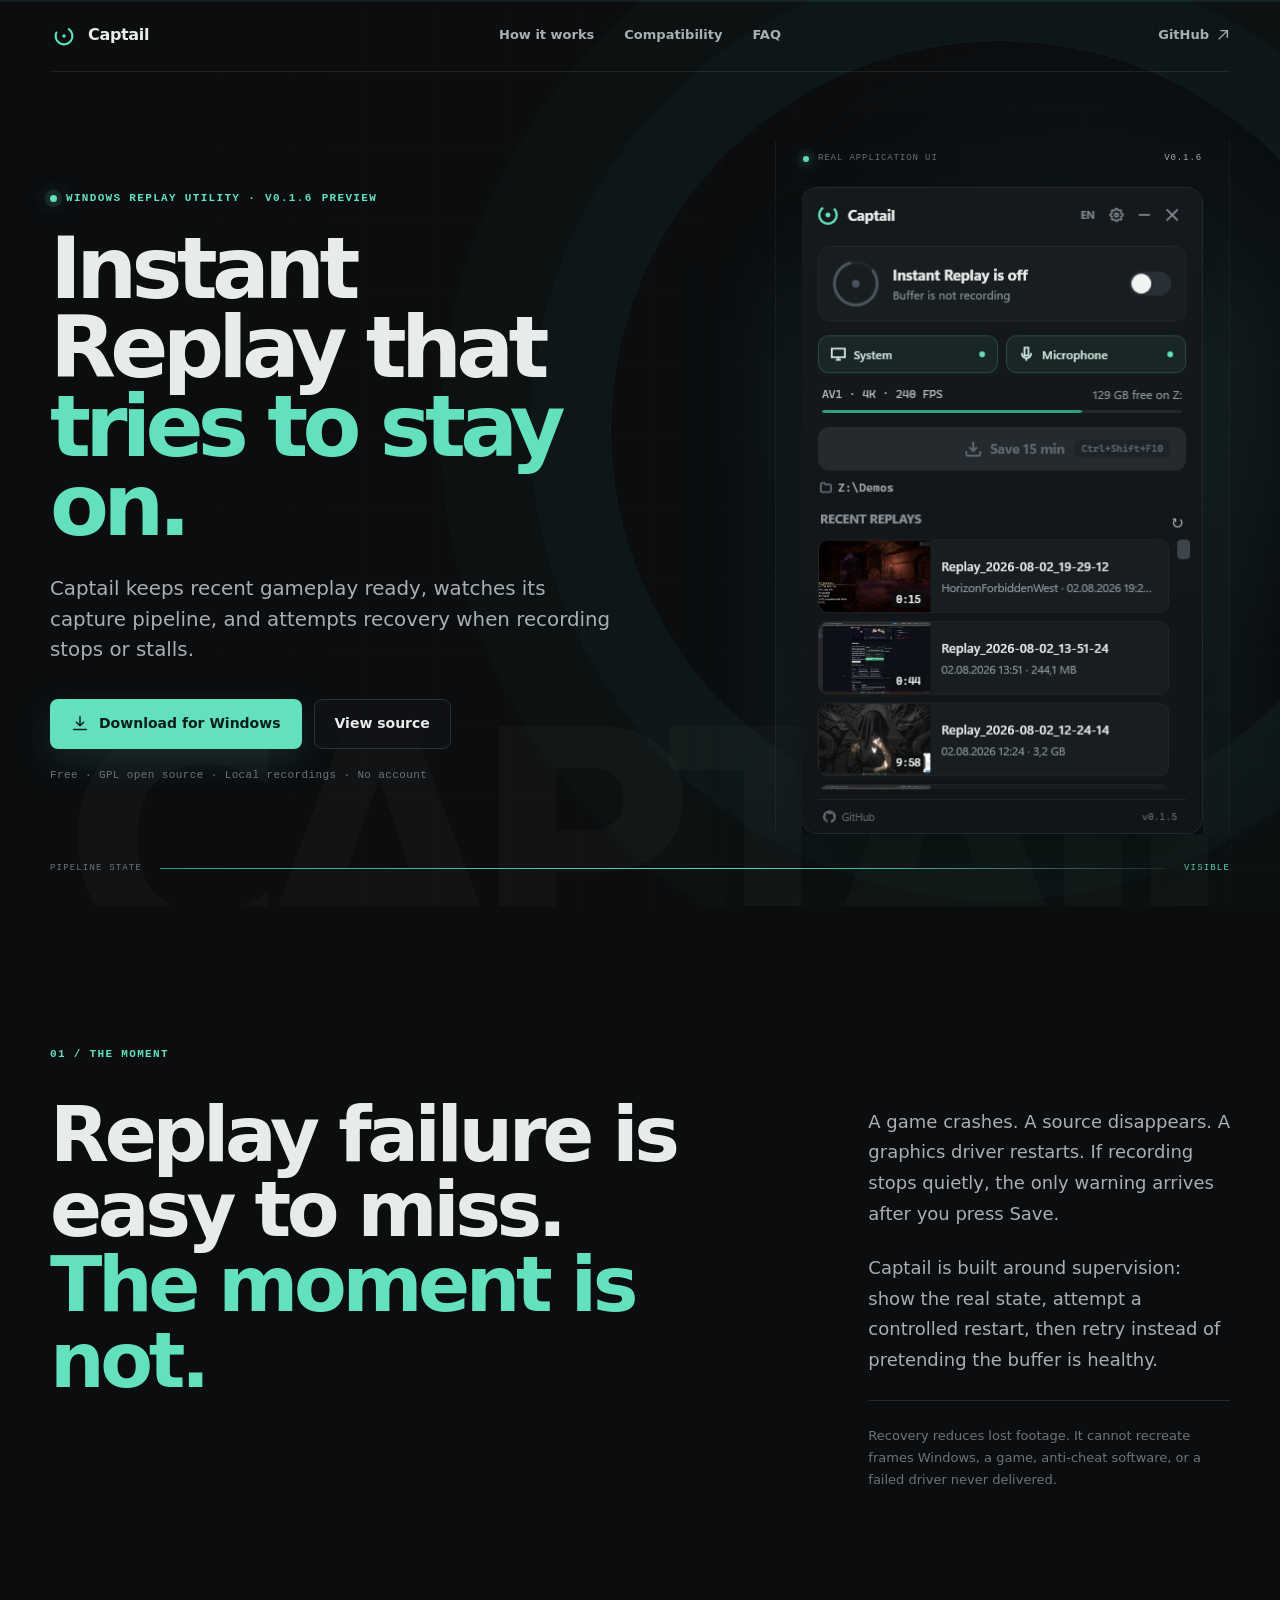
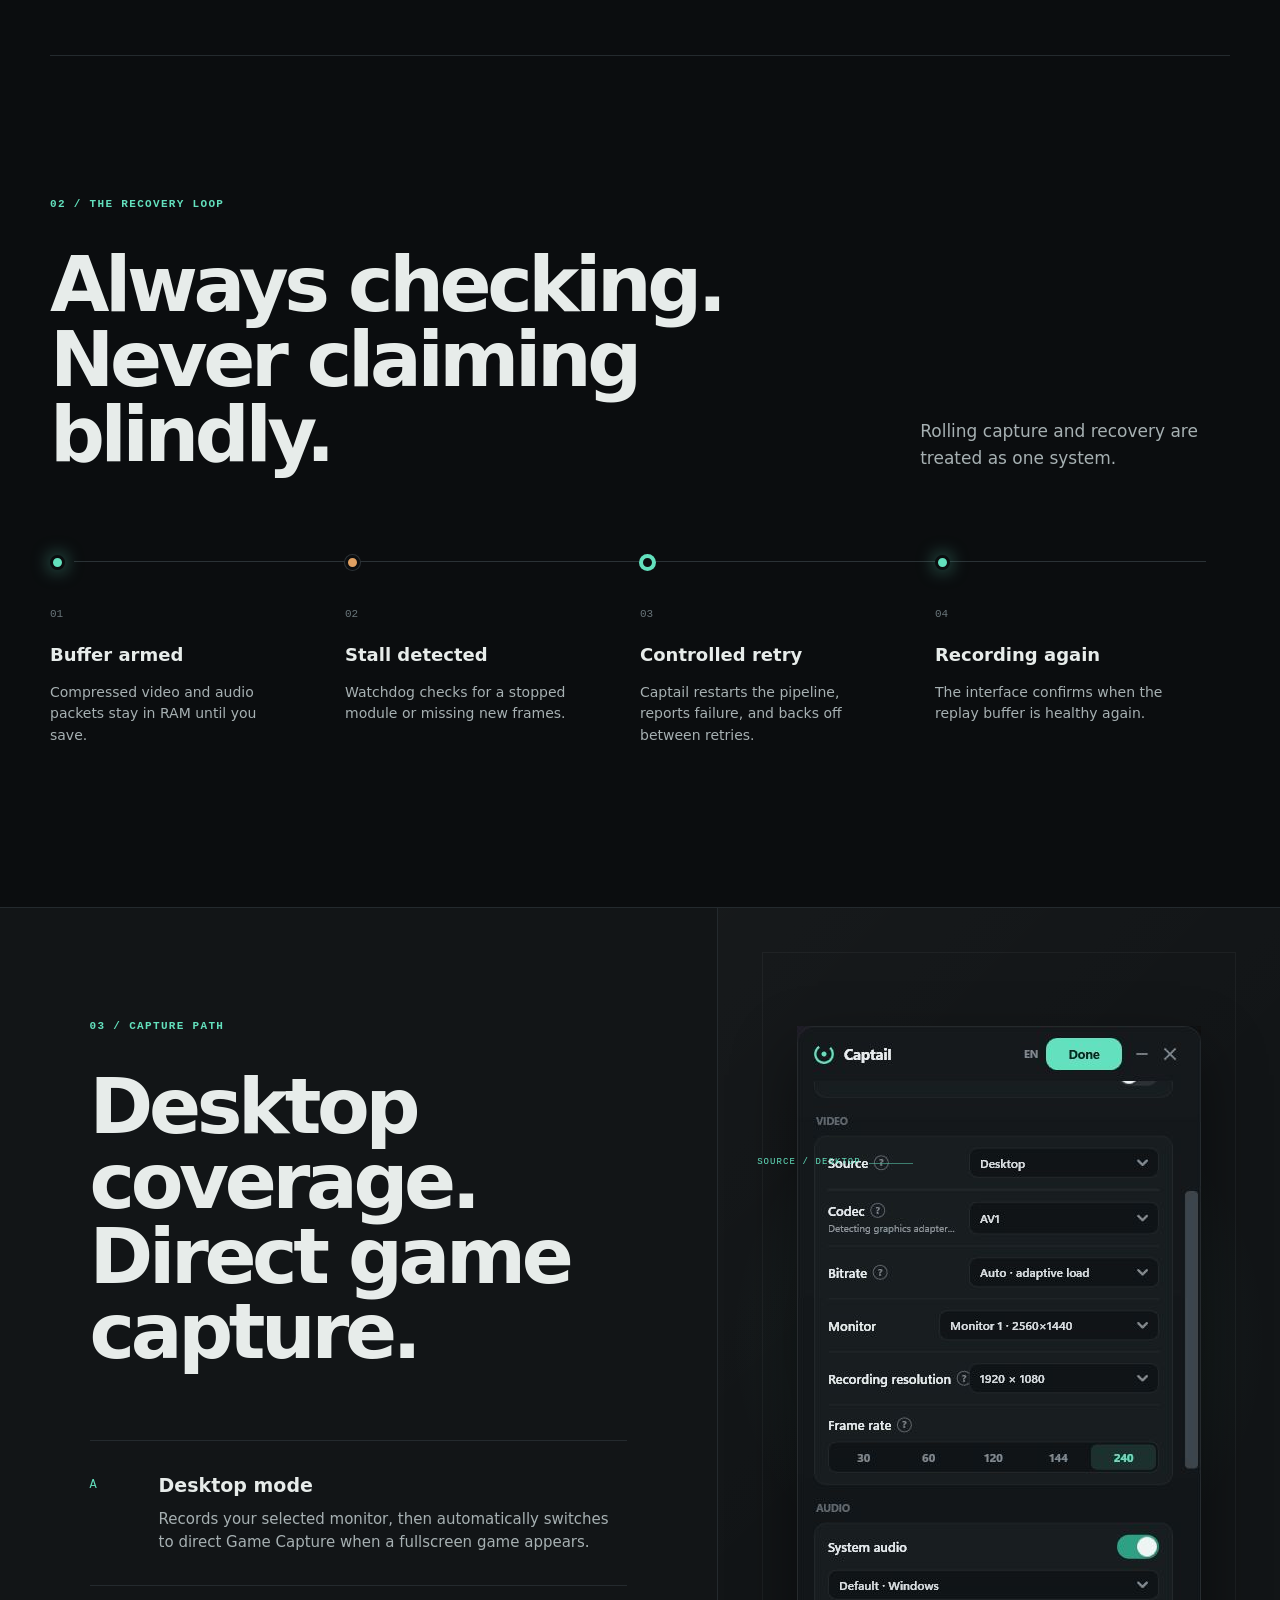
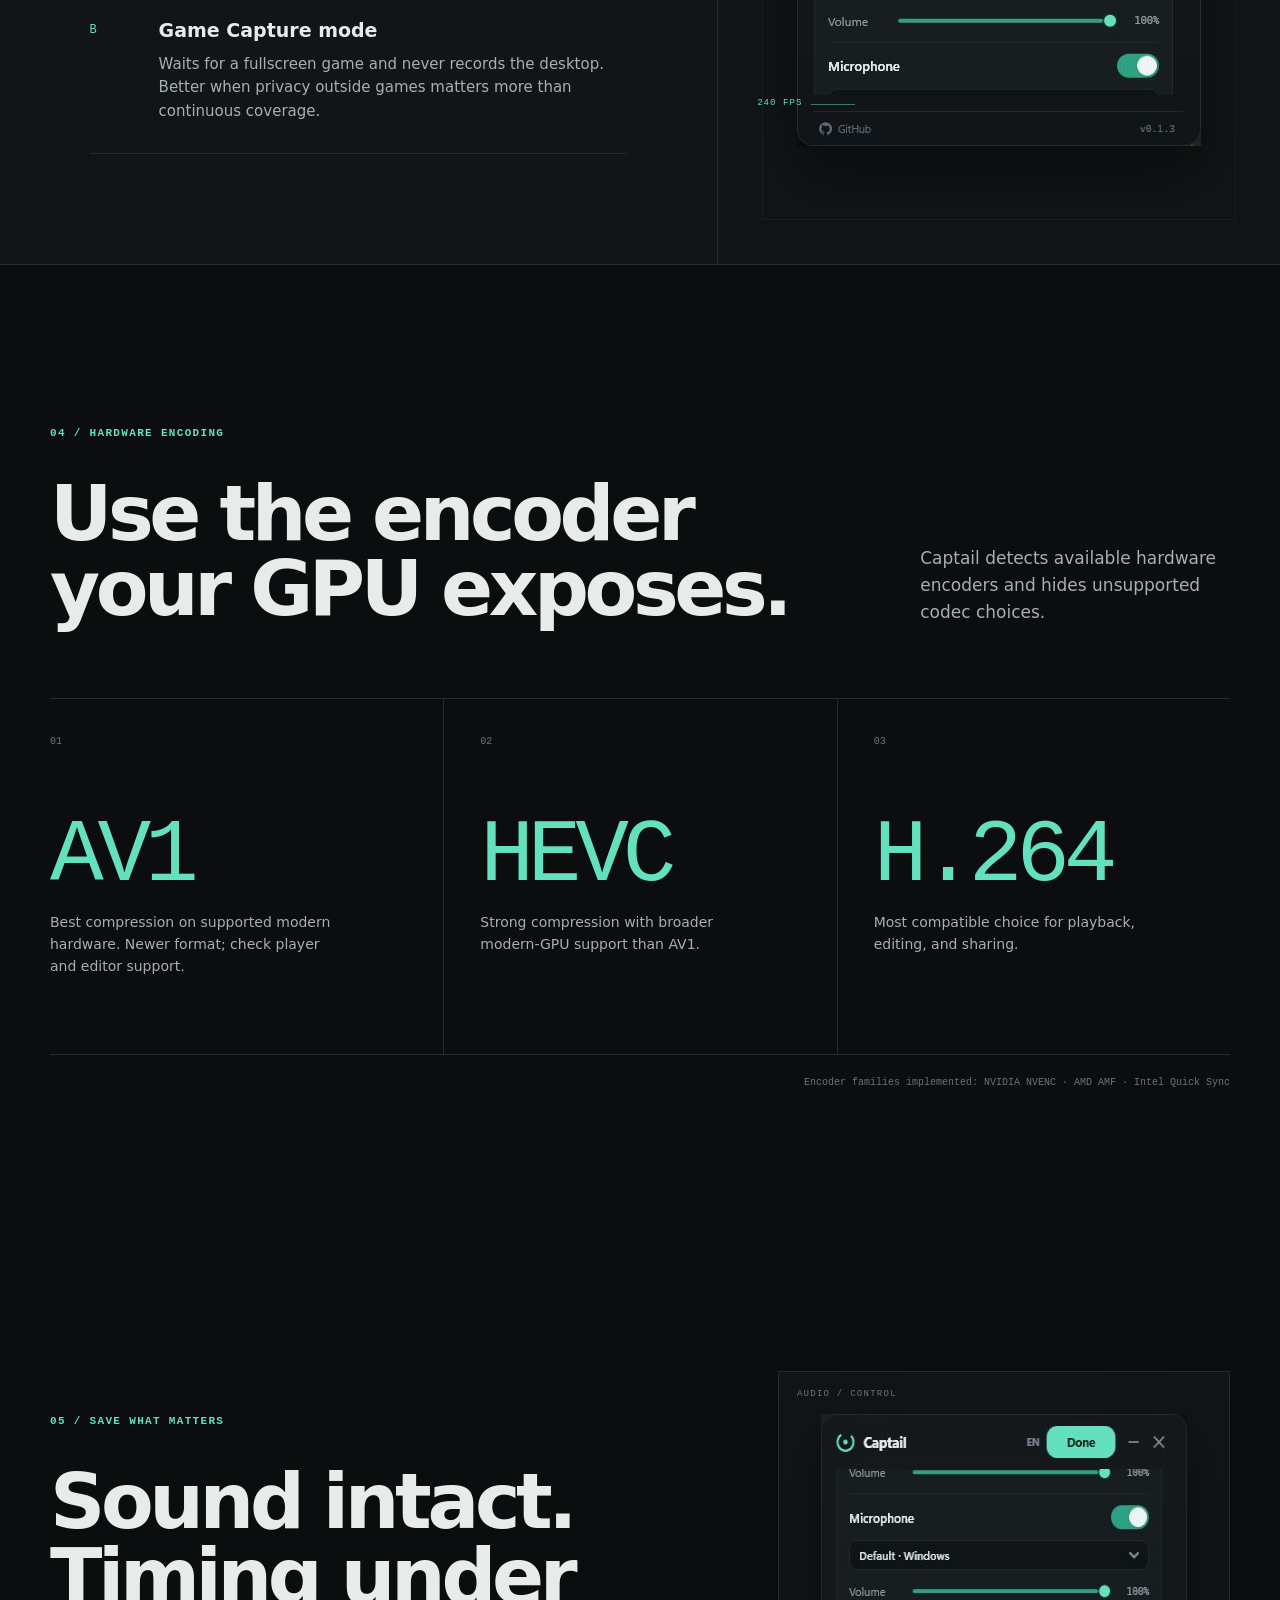
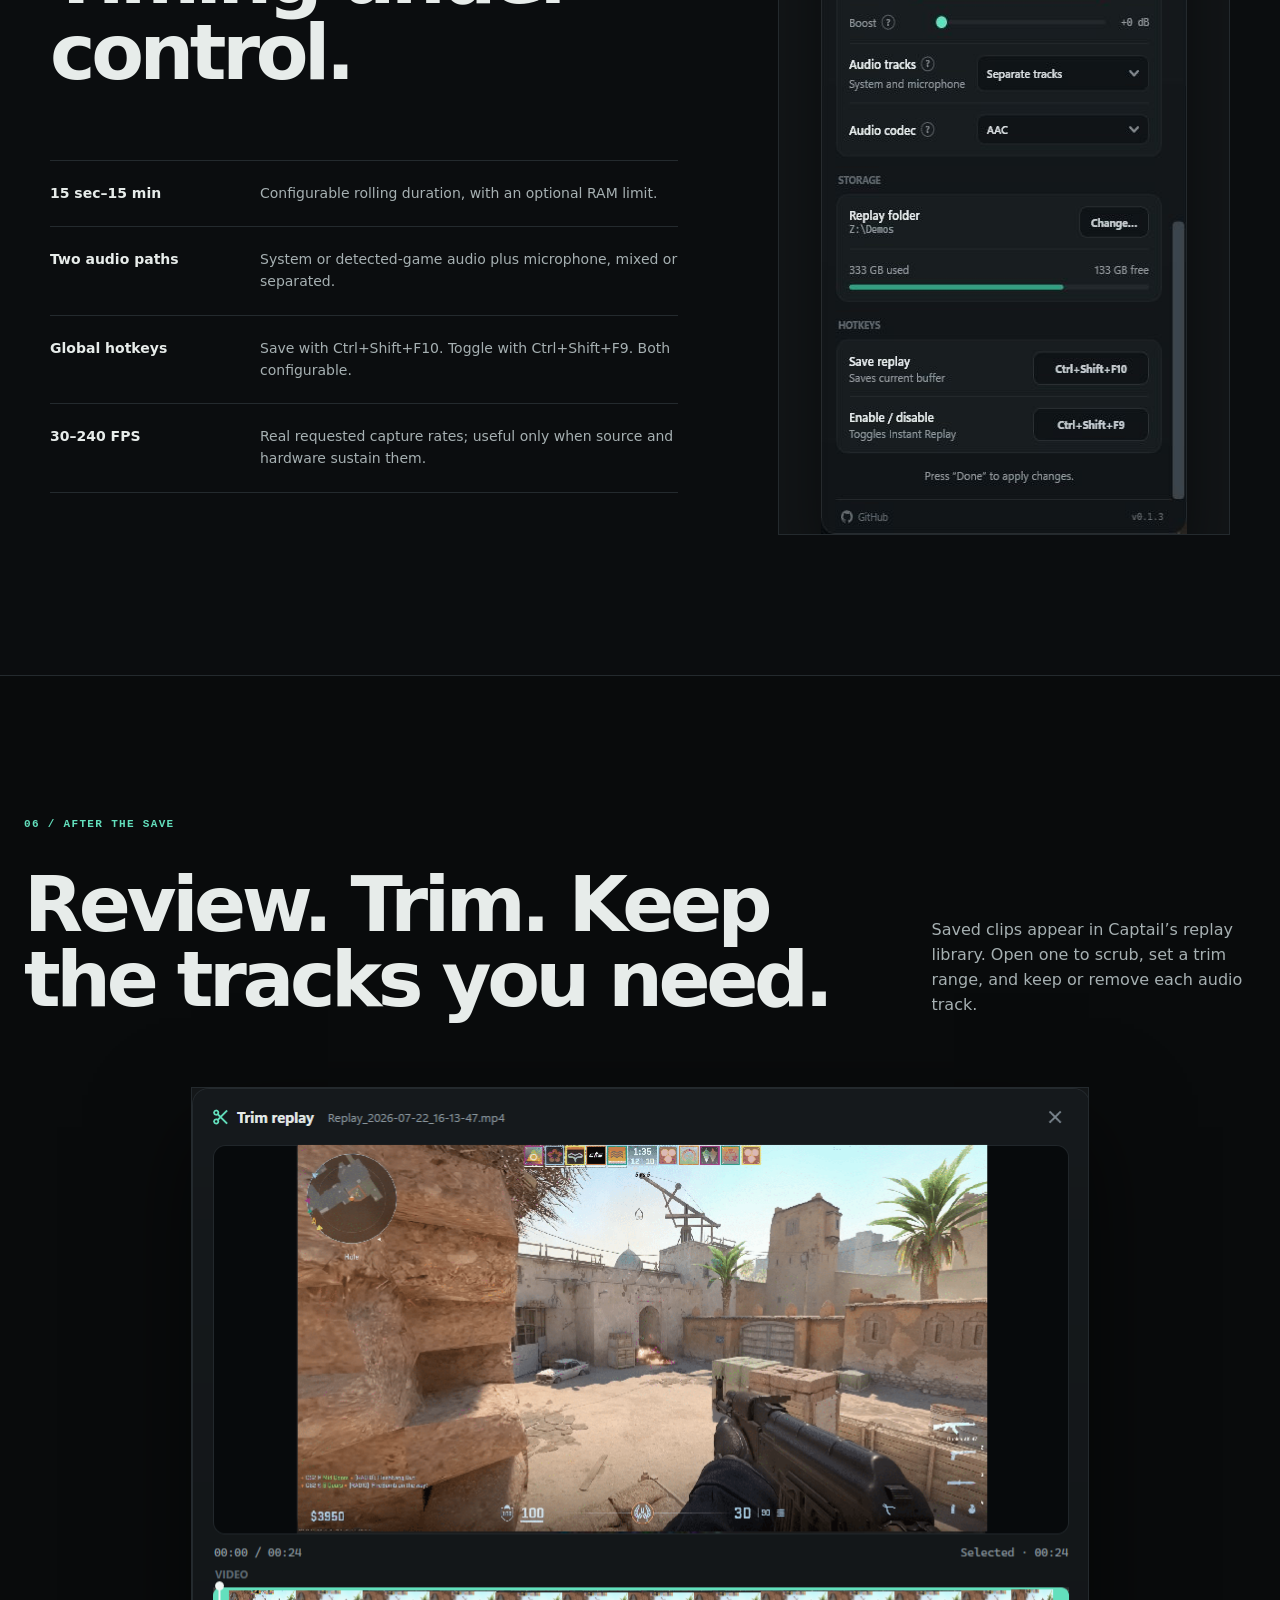
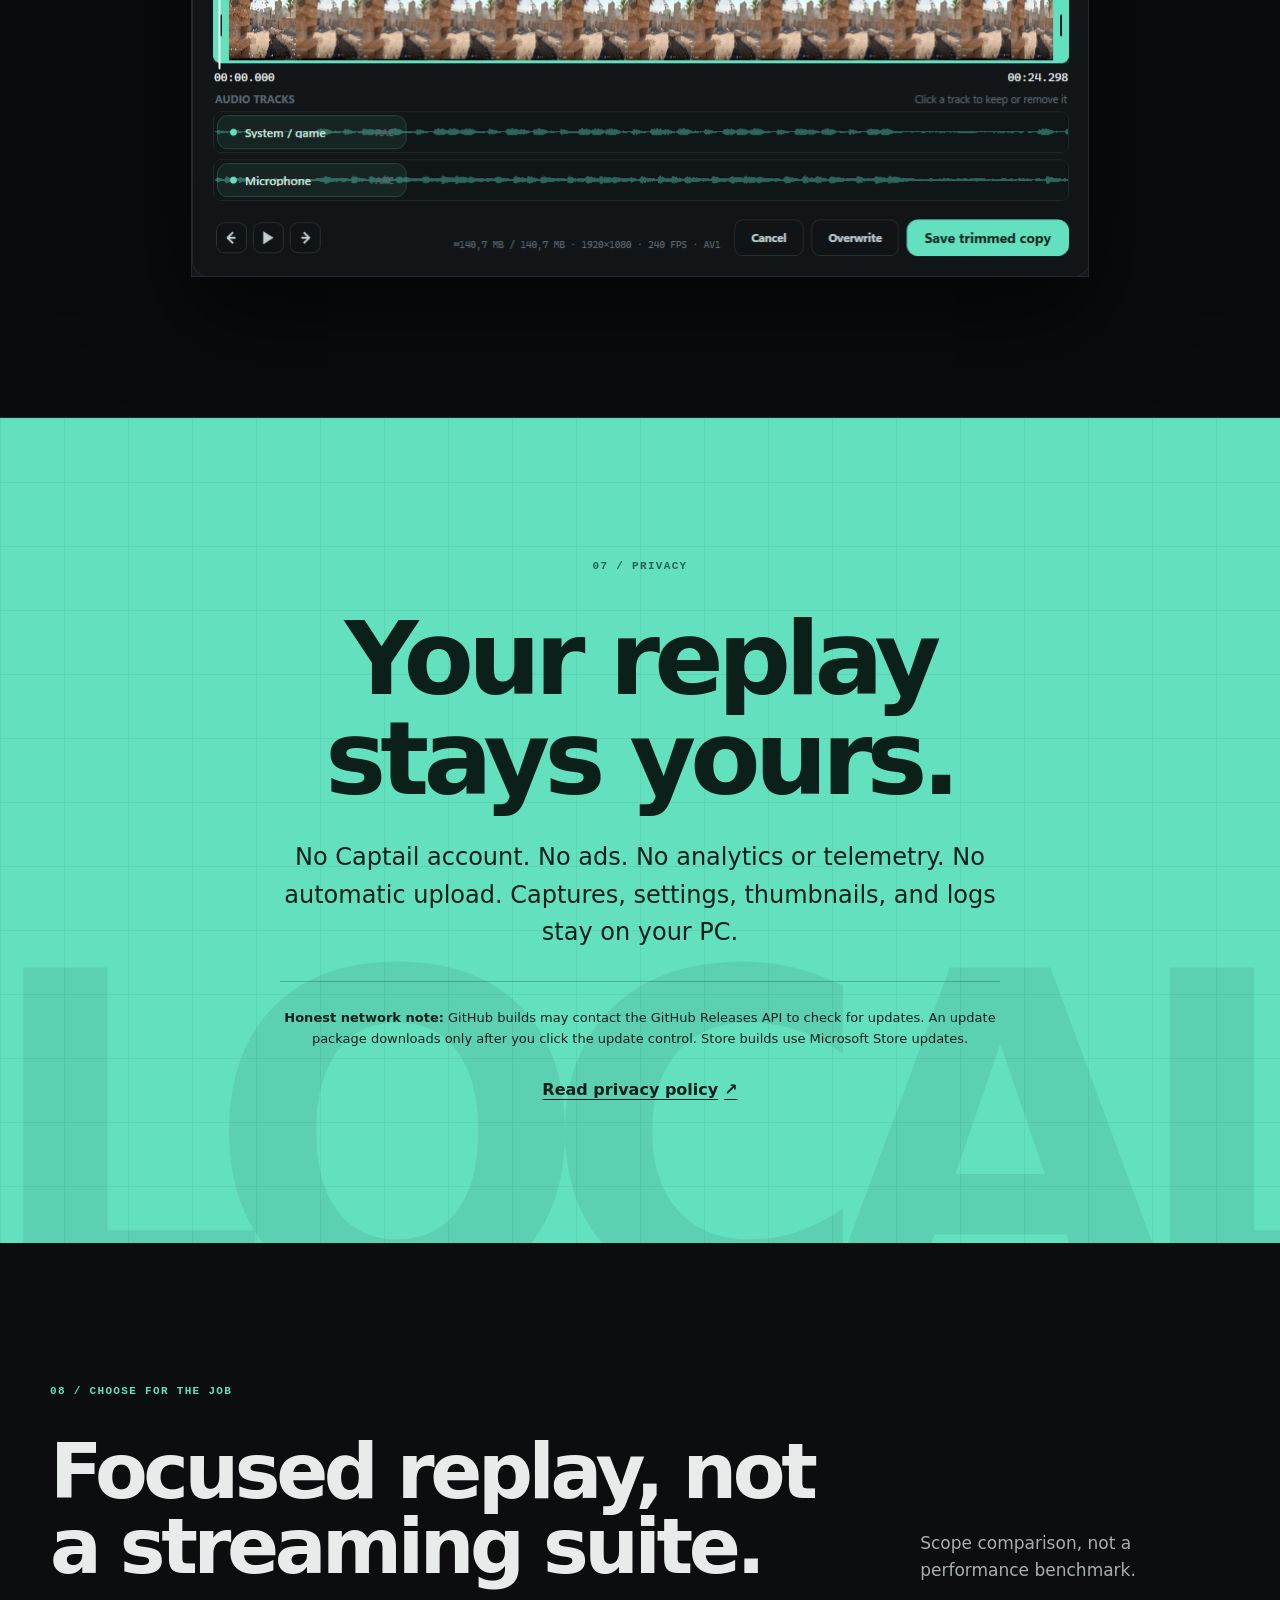
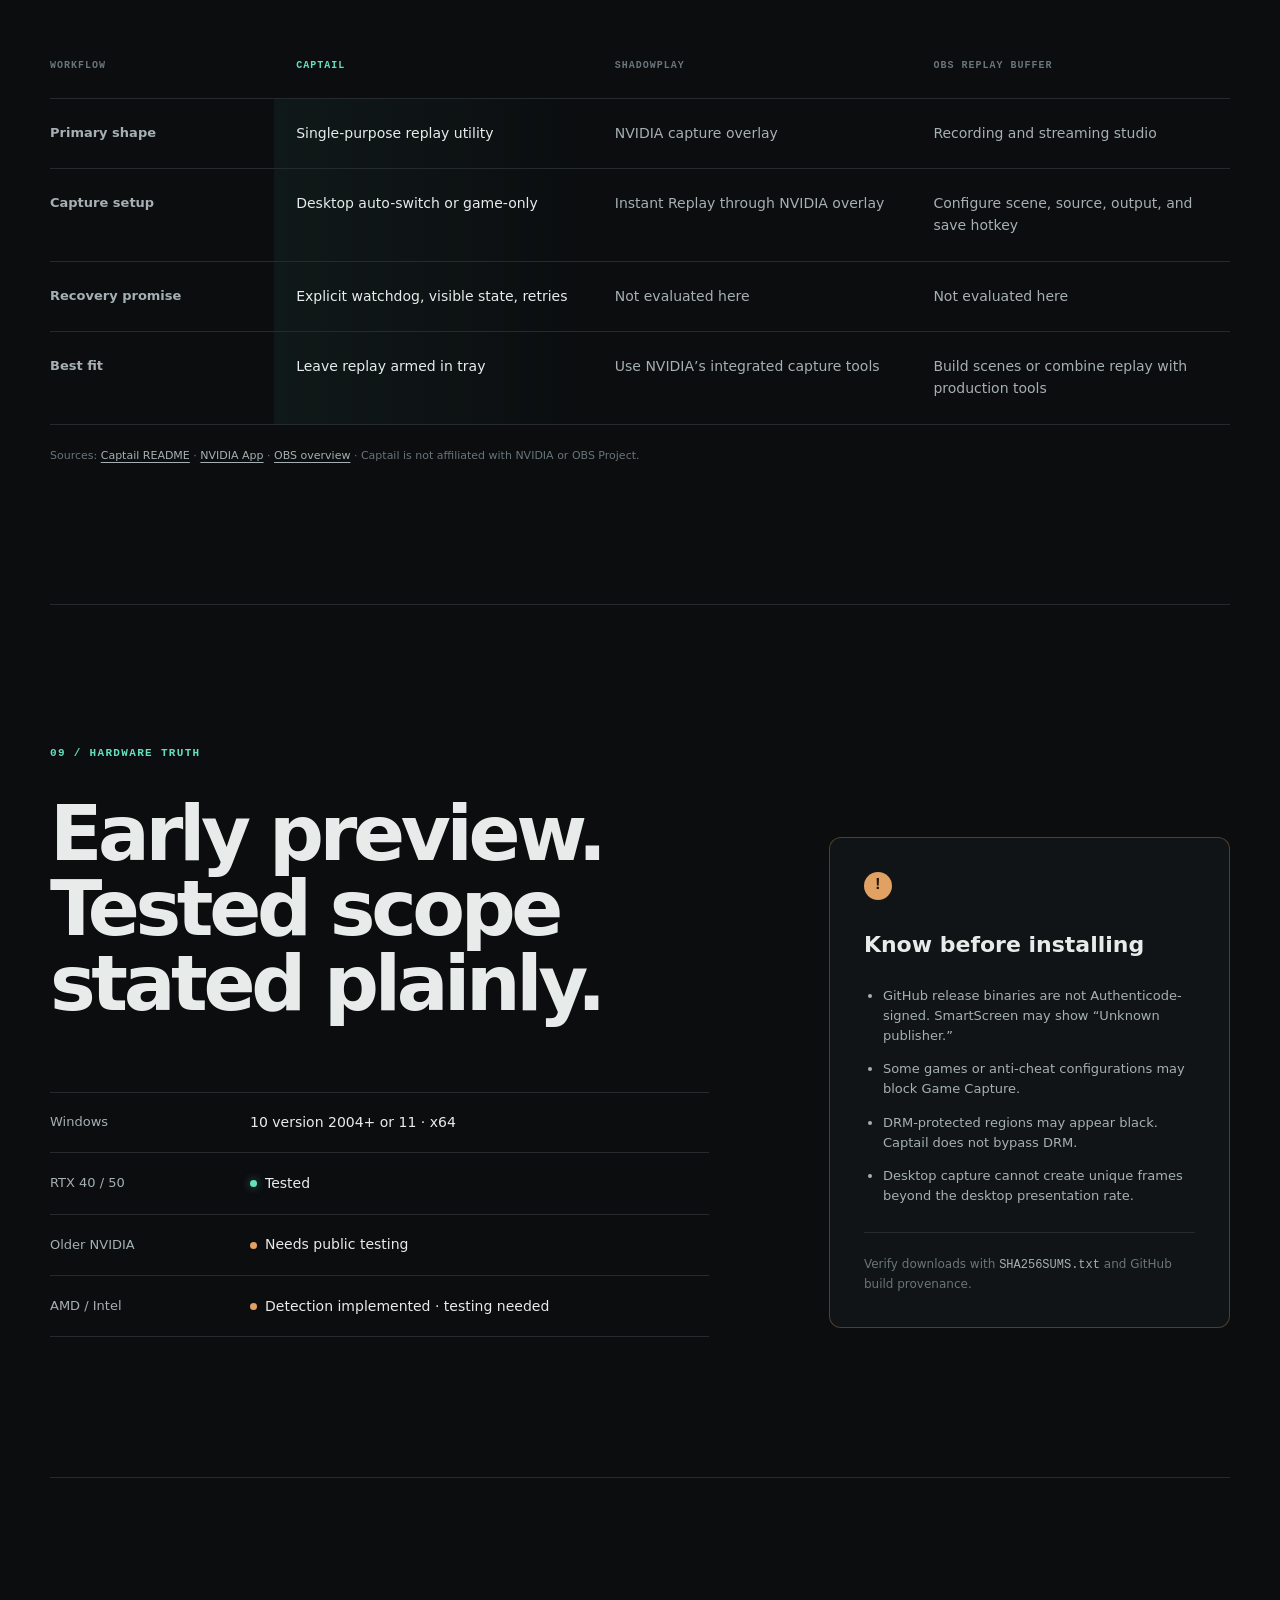
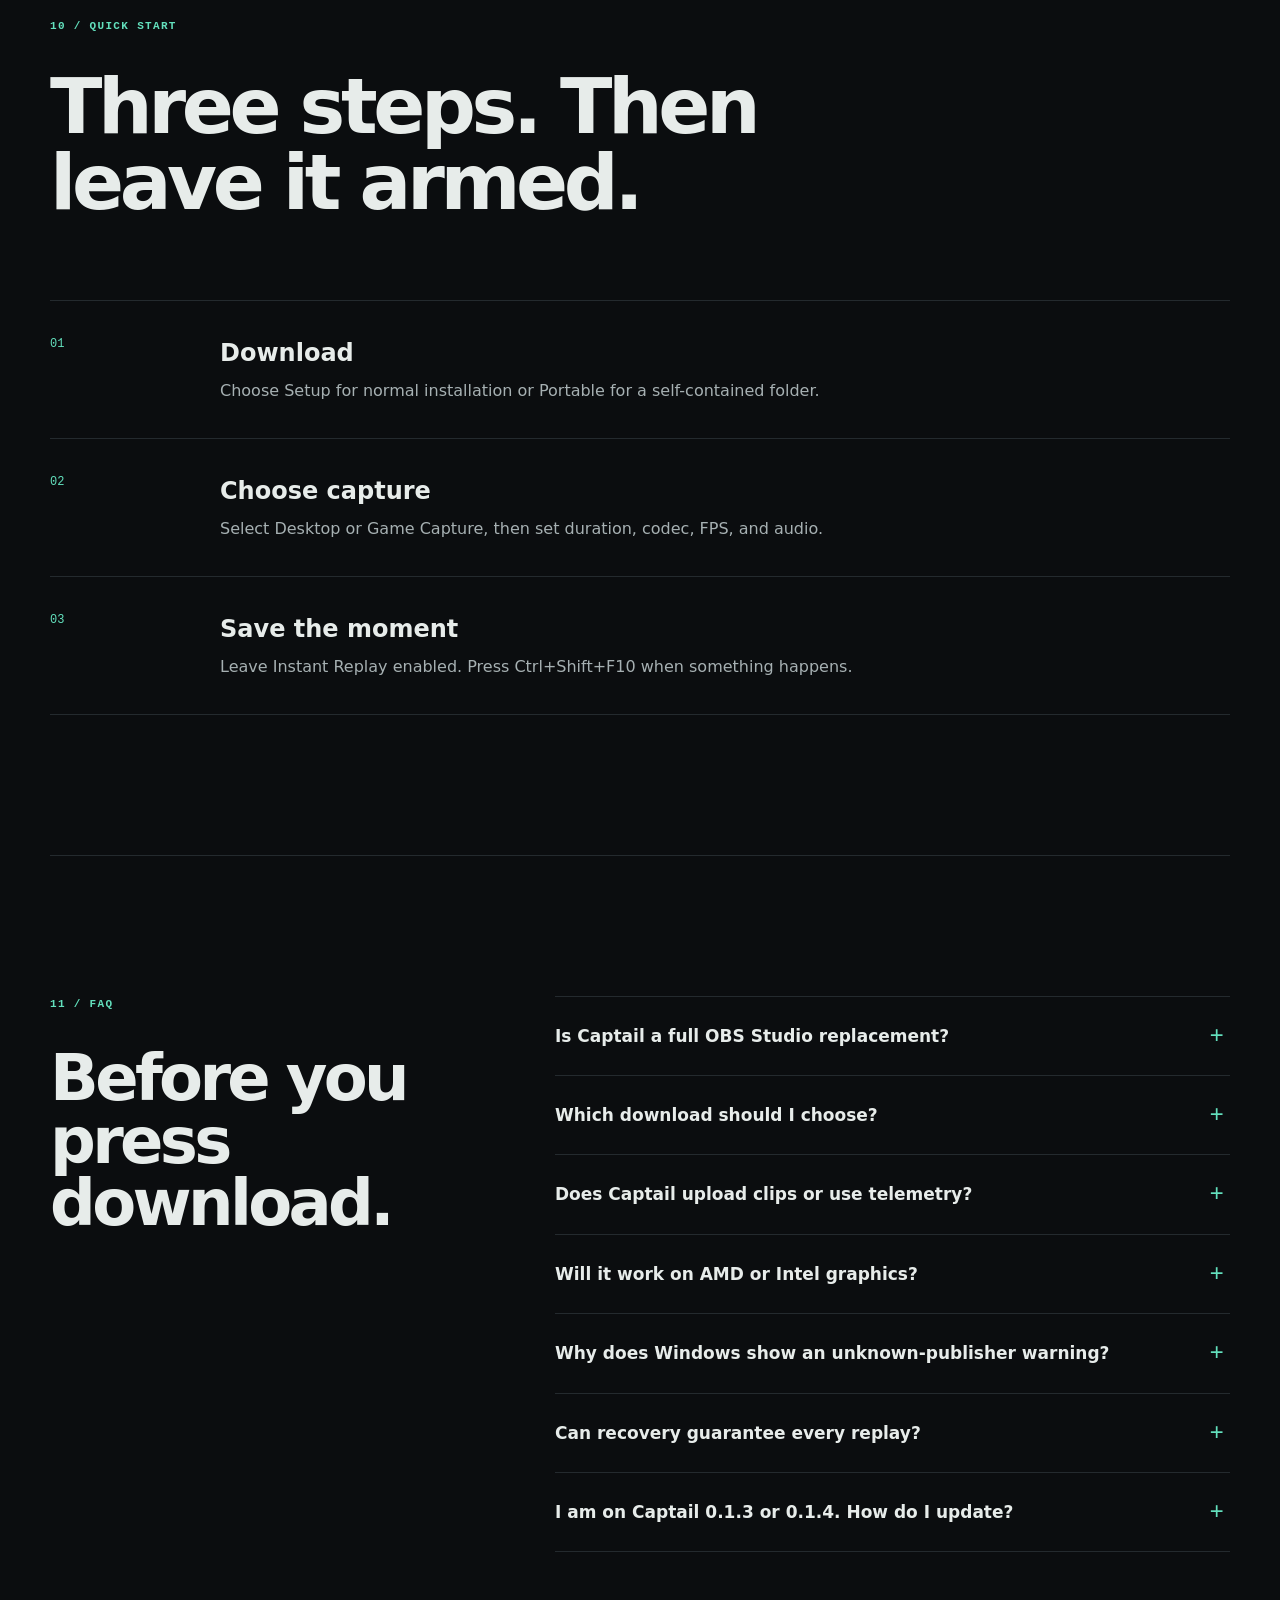
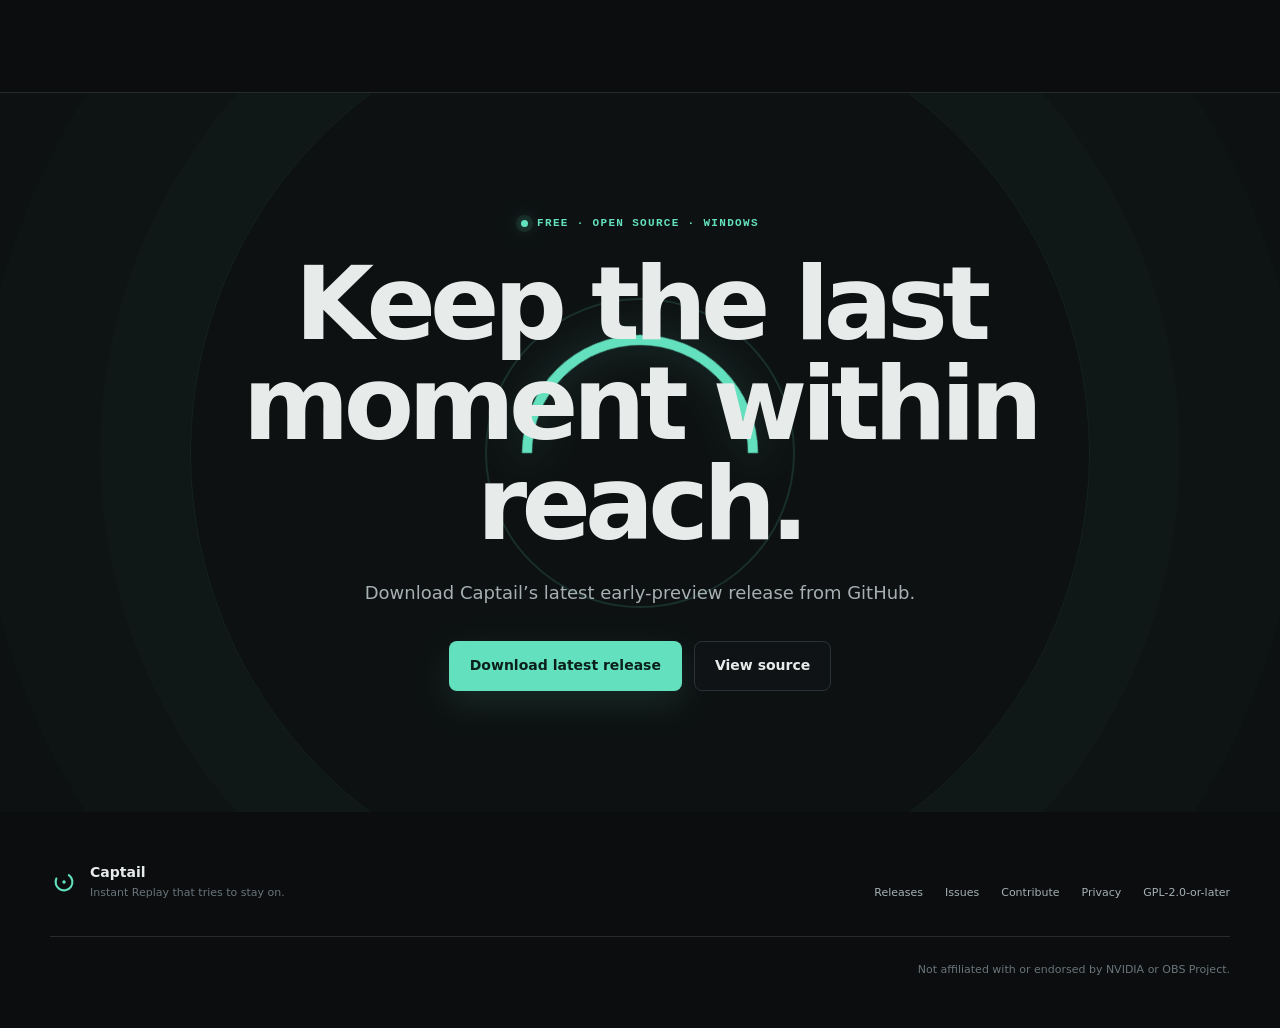
==== commit 7f8b178e: "Polish landing page downloads and media" ====
--- a/site/index.html
+++ b/site/index.html
@@ -30,9 +30,9 @@
     "name": "Captail",
     "applicationCategory": "UtilitiesApplication",
     "operatingSystem": "Windows 10 version 2004 or newer, Windows 11",
-    "softwareVersion": "0.1.5",
+    "softwareVersion": "0.1.6",
     "description": "Free, open-source Instant Replay utility for Windows with a rolling buffer and recovery watchdog.",
-    "downloadUrl": "https://github.com/FaulMit/captail/releases/latest",
+    "downloadUrl": "https://github.com/FaulMit/captail/releases/download/v0.1.6/Captail-0.1.6-Setup-win-x64.exe",
     "codeRepository": "https://github.com/FaulMit/captail",
     "license": "https://www.gnu.org/licenses/old-licenses/gpl-2.0.html",
     "offers": {
@@ -71,14 +71,14 @@
       <div class="hero-ambient" aria-hidden="true"></div>
       <div class="hero-word" aria-hidden="true">CAPTAIL</div>
       <div class="hero-copy">
-        <p class="eyebrow"><span class="live-dot"></span> Windows replay utility · v0.1.5 preview</p>
+        <p class="eyebrow"><span class="live-dot"></span> Windows replay utility · <span data-current-version>v0.1.6</span> preview</p>
         <h1 id="hero-title">Instant Replay that <em>tries to stay on.</em></h1>
         <p class="hero-lede">Captail keeps recent gameplay ready, watches its capture pipeline, and attempts recovery when recording stops or stalls.</p>
         <div class="hero-actions">
-          <a class="button button-primary" href="https://github.com/FaulMit/captail/releases/latest">
+          <button class="button button-primary" type="button" data-download-trigger>
             <svg viewBox="0 0 20 20" aria-hidden="true"><path d="M10 2v10m0 0 4-4m-4 4L6 8M3 16h14"></path></svg>
             Download for Windows
-          </a>
+          </button>
           <a class="button button-secondary" href="https://github.com/FaulMit/captail" target="_blank" rel="noreferrer">
             View source
           </a>
@@ -90,7 +90,7 @@
         <div class="capture-state" aria-hidden="true">
           <span class="capture-state-dot"></span>
           <span>REAL APPLICATION UI</span>
-          <span class="capture-state-time">V0.1.5</span>
+          <span class="capture-state-time" data-current-version>V0.1.6</span>
         </div>
         <img src="assets/captail-main.png" width="403" height="658" alt="Captail main window showing Instant Replay status, audio sources, format, disk space, and recent replays" fetchpriority="high" decoding="async">
       </figure>
@@ -146,11 +146,6 @@
     </section>
 
     <section class="capture section" id="capture" aria-labelledby="capture-title">
-      <div class="capture-media" data-reveal>
-        <img src="assets/captail-settings-video.jpg" width="404" height="720" alt="Captail video settings with Desktop source, AV1 codec, 1080p resolution, and 240 FPS selected" loading="lazy" decoding="async">
-        <div class="media-annotation annotation-source" aria-hidden="true">SOURCE / DESKTOP</div>
-        <div class="media-annotation annotation-rate" aria-hidden="true">240 FPS</div>
-      </div>
       <div class="capture-copy">
         <div class="section-kicker" data-reveal>03 / CAPTURE PATH</div>
         <h2 id="capture-title" data-reveal>Desktop coverage.<br>Direct game capture.</h2>
@@ -171,6 +166,11 @@
           </article>
         </div>
       </div>
+      <div class="capture-media" data-reveal>
+        <img src="assets/captail-settings-video.jpg" width="404" height="720" alt="Captail video settings with Desktop source, AV1 codec, 1080p resolution, and 240 FPS selected" loading="lazy" decoding="async">
+        <div class="media-annotation annotation-source" aria-hidden="true">SOURCE / DESKTOP</div>
+        <div class="media-annotation annotation-rate" aria-hidden="true">240 FPS</div>
+      </div>
     </section>
 
     <section class="codecs section" id="codecs" aria-labelledby="codecs-title">
@@ -224,7 +224,7 @@
         <p data-reveal>Saved clips appear in Captail’s replay library. Open one to scrub, set a trim range, and keep or remove each audio track.</p>
       </div>
       <figure class="editor-media" data-reveal>
-        <img src="assets/captail-editor.png" width="900" height="789" alt="Captail clip editor showing game footage, trim handles, video thumbnails, and separate audio waveforms" loading="lazy" decoding="async">
+        <img src="assets/captail-editor.png" width="898" height="789" alt="Captail clip editor showing game footage, trim handles, video thumbnails, and separate audio waveforms" loading="lazy" decoding="async">
       </figure>
     </section>
 
@@ -373,12 +373,43 @@
         <h2 id="final-title">Keep the last moment within reach.</h2>
         <p>Download Captail’s latest early-preview release from GitHub.</p>
         <div class="hero-actions final-actions">
-          <a class="button button-primary" href="https://github.com/FaulMit/captail/releases/latest">Download latest release</a>
+          <button class="button button-primary" type="button" data-download-trigger>Download latest release</button>
           <a class="button button-secondary" href="https://github.com/FaulMit/captail" target="_blank" rel="noreferrer">View source</a>
         </div>
       </div>
     </section>
   </main>
+
+  <dialog class="download-dialog" data-download-dialog aria-labelledby="download-title">
+    <div class="download-panel">
+      <button class="download-close" type="button" data-download-close aria-label="Close download options">×</button>
+      <p class="eyebrow"><span class="live-dot"></span> Windows x64 · Early preview</p>
+      <h2 id="download-title">Choose your build.</h2>
+      <p class="download-status" data-download-status aria-live="polite">Latest GitHub preview · v0.1.6</p>
+
+      <div class="download-options">
+        <a class="download-option" data-download-setup href="https://github.com/FaulMit/captail/releases/download/v0.1.6/Captail-0.1.6-Setup-win-x64.exe">
+          <span class="download-format">.EXE</span>
+          <span>
+            <strong>Setup</strong>
+            <small>Normal per-user installation with updater and uninstaller.</small>
+          </span>
+          <span class="download-recommendation">Recommended</span>
+        </a>
+        <a class="download-option" data-download-portable href="https://github.com/FaulMit/captail/releases/download/v0.1.6/Captail-0.1.6-Portable-win-x64.zip">
+          <span class="download-format">.ZIP</span>
+          <span>
+            <strong>Portable</strong>
+            <small>Self-contained folder. Extract the entire archive before use.</small>
+          </span>
+          <span class="download-arrow" aria-hidden="true">↓</span>
+        </a>
+      </div>
+
+      <p class="download-note">Unsigned preview. Windows may show “Unknown publisher.”</p>
+      <a class="download-release-link" data-download-release href="https://github.com/FaulMit/captail/releases/tag/v0.1.6" target="_blank" rel="noreferrer">Release notes, checksums, and provenance <span aria-hidden="true">↗</span></a>
+    </div>
+  </dialog>
 
   <footer class="site-footer">
     <div class="footer-brand">
@@ -389,7 +420,7 @@
       <div><strong>Captail</strong><span>Instant Replay that tries to stay on.</span></div>
     </div>
     <nav aria-label="Project links">
-      <a href="https://github.com/FaulMit/captail/releases/latest">Releases</a>
+      <a href="https://github.com/FaulMit/captail/releases">Releases</a>
       <a href="https://github.com/FaulMit/captail/issues">Issues</a>
       <a href="https://github.com/FaulMit/captail/blob/main/CONTRIBUTING.md">Contribute</a>
       <a href="https://github.com/FaulMit/captail/blob/main/PRIVACY.md">Privacy</a>
--- a/site/styles.css
+++ b/site/styles.css
@@ -44,6 +44,7 @@
 img { display: block; max-width: 100%; }
 a { color: inherit; }
 button, a { -webkit-tap-highlight-color: transparent; }
+button { font: inherit; }
 
 :focus-visible {
   outline: 3px solid var(--mint);
@@ -251,6 +252,7 @@
   text-decoration: none;
   font-size: 14px;
   font-weight: 720;
+  cursor: pointer;
   transition: transform 160ms ease, background-color 160ms ease, border-color 160ms ease, color 160ms ease;
 }
 
@@ -400,21 +402,21 @@
   width: 100%;
   padding: 0;
   display: grid;
-  grid-template-columns: minmax(360px, 0.78fr) minmax(0, 1.22fr);
+  grid-template-columns: minmax(0, 1.12fr) minmax(360px, 0.88fr);
   background: var(--bg-raised);
   border-block: 1px solid var(--border);
 }
 .capture-media {
   position: relative;
   display: grid;
-  place-items: center end;
+  place-items: center;
   min-height: 820px;
-  padding: 64px 58px 64px 80px;
+  padding: 64px 64px;
   overflow: hidden;
   background:
     radial-gradient(circle at 50% 45%, rgba(99,224,189,0.11), transparent 45%),
     linear-gradient(135deg, rgba(255,255,255,0.02), transparent 48%);
-  border-right: 1px solid var(--border);
+  border-left: 1px solid var(--border);
 }
 .capture-media::after { content: ""; position: absolute; inset: 44px; border: 1px solid rgba(255,255,255,0.045); pointer-events: none; }
 .capture-media img { position: relative; z-index: 1; width: min(100%, 404px); box-shadow: 0 28px 60px rgba(0,0,0,0.45); }
@@ -424,7 +426,7 @@
 .annotation-source::before { left: calc(100% + 8px); width: 44px; }
 .annotation-rate { left: 7%; bottom: 16%; }
 .annotation-rate::before { left: calc(100% + 8px); width: 44px; }
-.capture-copy { align-self: center; max-width: 700px; padding: 110px clamp(48px, 7vw, 130px); }
+.capture-copy { align-self: center; justify-self: end; width: min(100%, 760px); padding: 110px clamp(48px, 7vw, 130px); }
 .capture-copy h2 { margin-bottom: 70px; }
 .mode-list article { display: grid; grid-template-columns: 45px 1fr; gap: 24px; padding: 30px 0; border-top: 1px solid var(--border); }
 .mode-list article:last-child { border-bottom: 1px solid var(--border); }
@@ -457,8 +459,16 @@
 .editor-heading { display: grid; grid-template-columns: 1.6fr 0.62fr; gap: 70px; align-items: end; max-width: 1380px; margin: 0 auto 70px; }
 .editor-heading h2 { max-width: 900px; }
 .editor-heading > p { margin: 0; color: var(--text-soft); }
-.editor-media { max-width: 1380px; margin: 0 auto; }
-.editor-media img { width: 100%; border: 1px solid var(--border); box-shadow: 0 40px 90px rgba(0,0,0,0.55); }
+.editor-media { width: 100%; max-width: 1040px; margin: 0 auto; padding-inline: 32px; }
+.editor-media img {
+  display: block;
+  width: min(100%, 898px);
+  height: auto;
+  margin-inline: auto;
+  object-fit: contain;
+  border: 1px solid var(--border);
+  box-shadow: 0 40px 90px rgba(0,0,0,0.55);
+}
 
 .privacy {
   position: relative;
@@ -562,6 +572,76 @@
 .final-content > p:not(.eyebrow) { color: var(--text-soft); font-size: 18px; }
 .final-actions { justify-content: center; }
 
+.download-dialog {
+  width: min(680px, calc(100% - 32px));
+  max-width: none;
+  margin: auto;
+  padding: 0;
+  color: var(--text);
+  background: transparent;
+  border: 0;
+  overflow: visible;
+}
+.download-dialog::backdrop { background: rgba(4, 6, 7, 0.82); backdrop-filter: blur(8px); }
+.download-dialog[open] { animation: download-enter 180ms cubic-bezier(.2,.7,.2,1) both; }
+@keyframes download-enter { from { opacity: 0; transform: translateY(14px) scale(0.985); } }
+.download-panel {
+  position: relative;
+  padding: 40px;
+  background: linear-gradient(145deg, #161b1d, #0f1315);
+  border: 1px solid var(--border-control);
+  border-radius: var(--radius-lg);
+  box-shadow: 0 35px 100px rgba(0, 0, 0, 0.62);
+}
+.download-panel::before {
+  content: "";
+  position: absolute;
+  inset: 0 auto 0 0;
+  width: 2px;
+  border-radius: var(--radius-lg) 0 0 var(--radius-lg);
+  background: var(--mint);
+}
+.download-close {
+  position: absolute;
+  top: 18px;
+  right: 18px;
+  width: 38px;
+  height: 38px;
+  color: var(--text-soft);
+  background: transparent;
+  border: 1px solid var(--border-control);
+  border-radius: 50%;
+  cursor: pointer;
+  font-size: 24px;
+  line-height: 1;
+}
+.download-close:hover { color: var(--text); border-color: var(--muted); }
+.download-panel .eyebrow { margin: 0 48px 18px 0; }
+.download-panel h2 { margin: 0; font-size: clamp(40px, 7vw, 64px); line-height: 0.95; letter-spacing: -0.055em; }
+.download-status { margin: 18px 0 30px; color: var(--text-soft); font-family: var(--font-mono); font-size: 11px; text-transform: uppercase; letter-spacing: 0.08em; }
+.download-options { border-block: 1px solid var(--border-control); }
+.download-option {
+  display: grid;
+  grid-template-columns: 62px minmax(0, 1fr) auto;
+  gap: 18px;
+  align-items: center;
+  min-height: 105px;
+  padding: 22px 4px;
+  text-decoration: none;
+  transition: background-color 160ms ease, padding 160ms ease;
+}
+.download-option + .download-option { border-top: 1px solid var(--border); }
+.download-option:hover { padding-inline: 14px; background: rgba(99, 224, 189, 0.055); }
+.download-format { color: var(--mint); font-family: var(--font-mono); font-size: 13px; letter-spacing: 0.08em; }
+.download-option strong { display: block; margin-bottom: 4px; font-size: 18px; }
+.download-option small { display: block; max-width: 390px; color: var(--text-soft); font-size: 13px; line-height: 1.45; }
+.download-recommendation { padding: 6px 9px; color: var(--mint); border: 1px solid rgba(99, 224, 189, 0.3); border-radius: 999px; font-family: var(--font-mono); font-size: 9px; letter-spacing: 0.07em; text-transform: uppercase; }
+.download-arrow { color: var(--mint); font-size: 20px; }
+.download-note { margin: 24px 0 0; color: var(--muted); font-size: 12px; }
+.download-release-link { display: inline-block; margin-top: 10px; color: var(--text-soft); font-size: 12px; text-underline-offset: 4px; }
+.download-release-link:hover { color: var(--mint); }
+body.has-download-dialog { overflow: hidden; }
+
 .site-footer {
   width: var(--page);
   margin-inline: auto;
@@ -598,7 +678,7 @@
   .state-track::before { display: none; }
   .state-step { padding-top: 40px; border-top-color: var(--border); }
   .state-step::before { top: -8px; }
-  .capture { grid-template-columns: minmax(300px, 0.8fr) 1.2fr; }
+  .capture { grid-template-columns: 1.2fr minmax(300px, 0.8fr); }
   .capture-media { min-height: 730px; padding-inline: 28px; }
   .capture-copy { padding: 80px 44px; }
   .capture-copy h2 { margin-bottom: 45px; }
@@ -642,7 +722,7 @@
   .state-step p { max-width: none; }
 
   .capture { grid-template-columns: 1fr; }
-  .capture-media { place-items: end center; min-height: 630px; padding: 64px 50px 0; border-right: 0; border-bottom: 1px solid var(--border); }
+  .capture-media { place-items: end center; min-height: 630px; padding: 64px 50px 0; border-left: 0; border-top: 1px solid var(--border); }
   .capture-media::after { inset: 20px; }
   .capture-copy { padding: 80px 16px; }
   .mode-list article { grid-template-columns: 30px 1fr; gap: 15px; }
@@ -661,8 +741,8 @@
 
   .editor { padding: 88px 16px; }
   .editor-heading { gap: 28px; margin-bottom: 45px; }
-  .editor-media { overflow-x: auto; padding-bottom: 8px; }
-  .editor-media img { width: 760px; max-width: none; }
+  .editor-media { padding-inline: 0; }
+  .editor-media img { width: 100%; max-width: 898px; }
 
   .privacy { min-height: 680px; }
   .privacy-copy h2 { font-size: clamp(50px, 15vw, 72px); }
@@ -684,6 +764,11 @@
   .final-cta { min-height: 660px; padding-inline: 16px; }
   .final-ring { width: 240px; height: 240px; }
   .final-cta h2 { font-size: clamp(50px, 15vw, 72px); }
+  .download-panel { padding: 32px 22px 26px; }
+  .download-panel h2 { font-size: 44px; }
+  .download-option { grid-template-columns: 48px minmax(0, 1fr); gap: 12px; }
+  .download-recommendation, .download-arrow { grid-column: 2; justify-self: start; }
+  .download-recommendation { margin-top: -4px; }
   .site-footer { grid-template-columns: 1fr; }
   .site-footer nav { justify-content: flex-start; gap: 15px 20px; }
   .site-footer > p { text-align: left; }
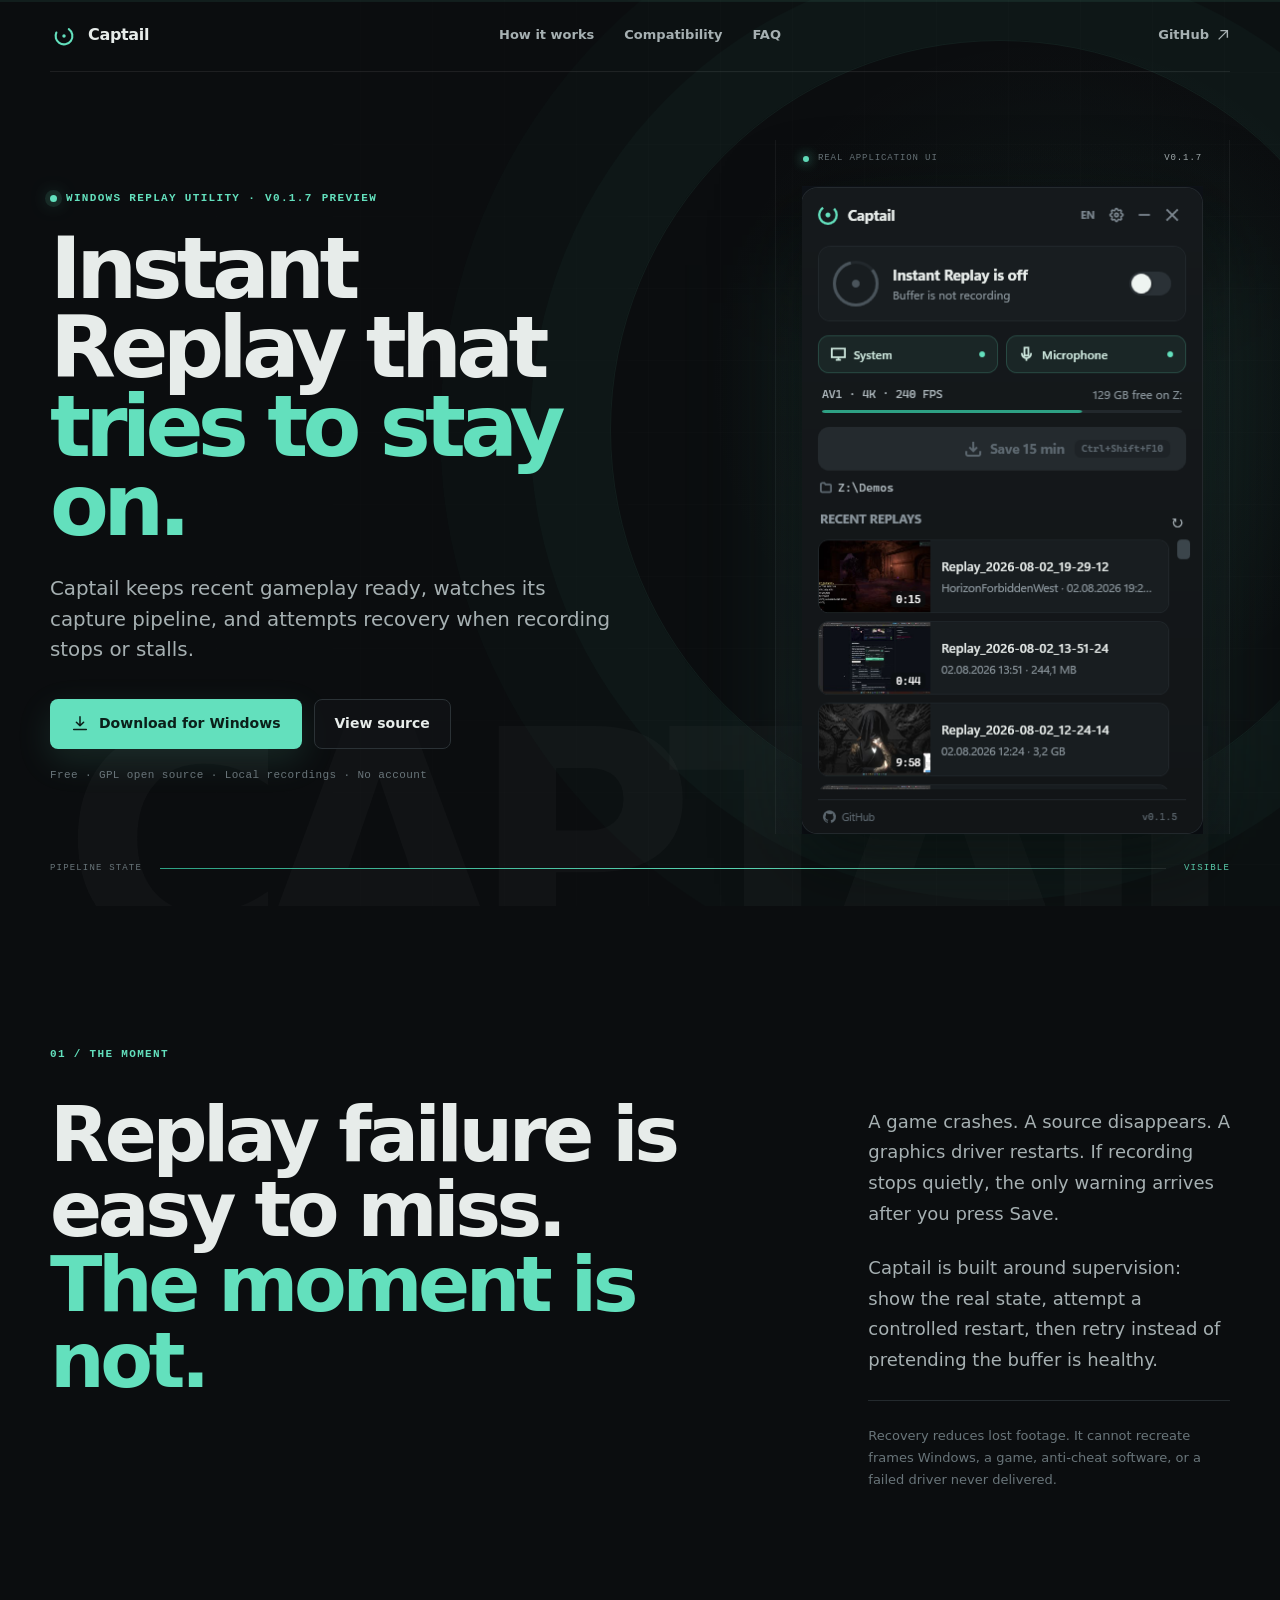
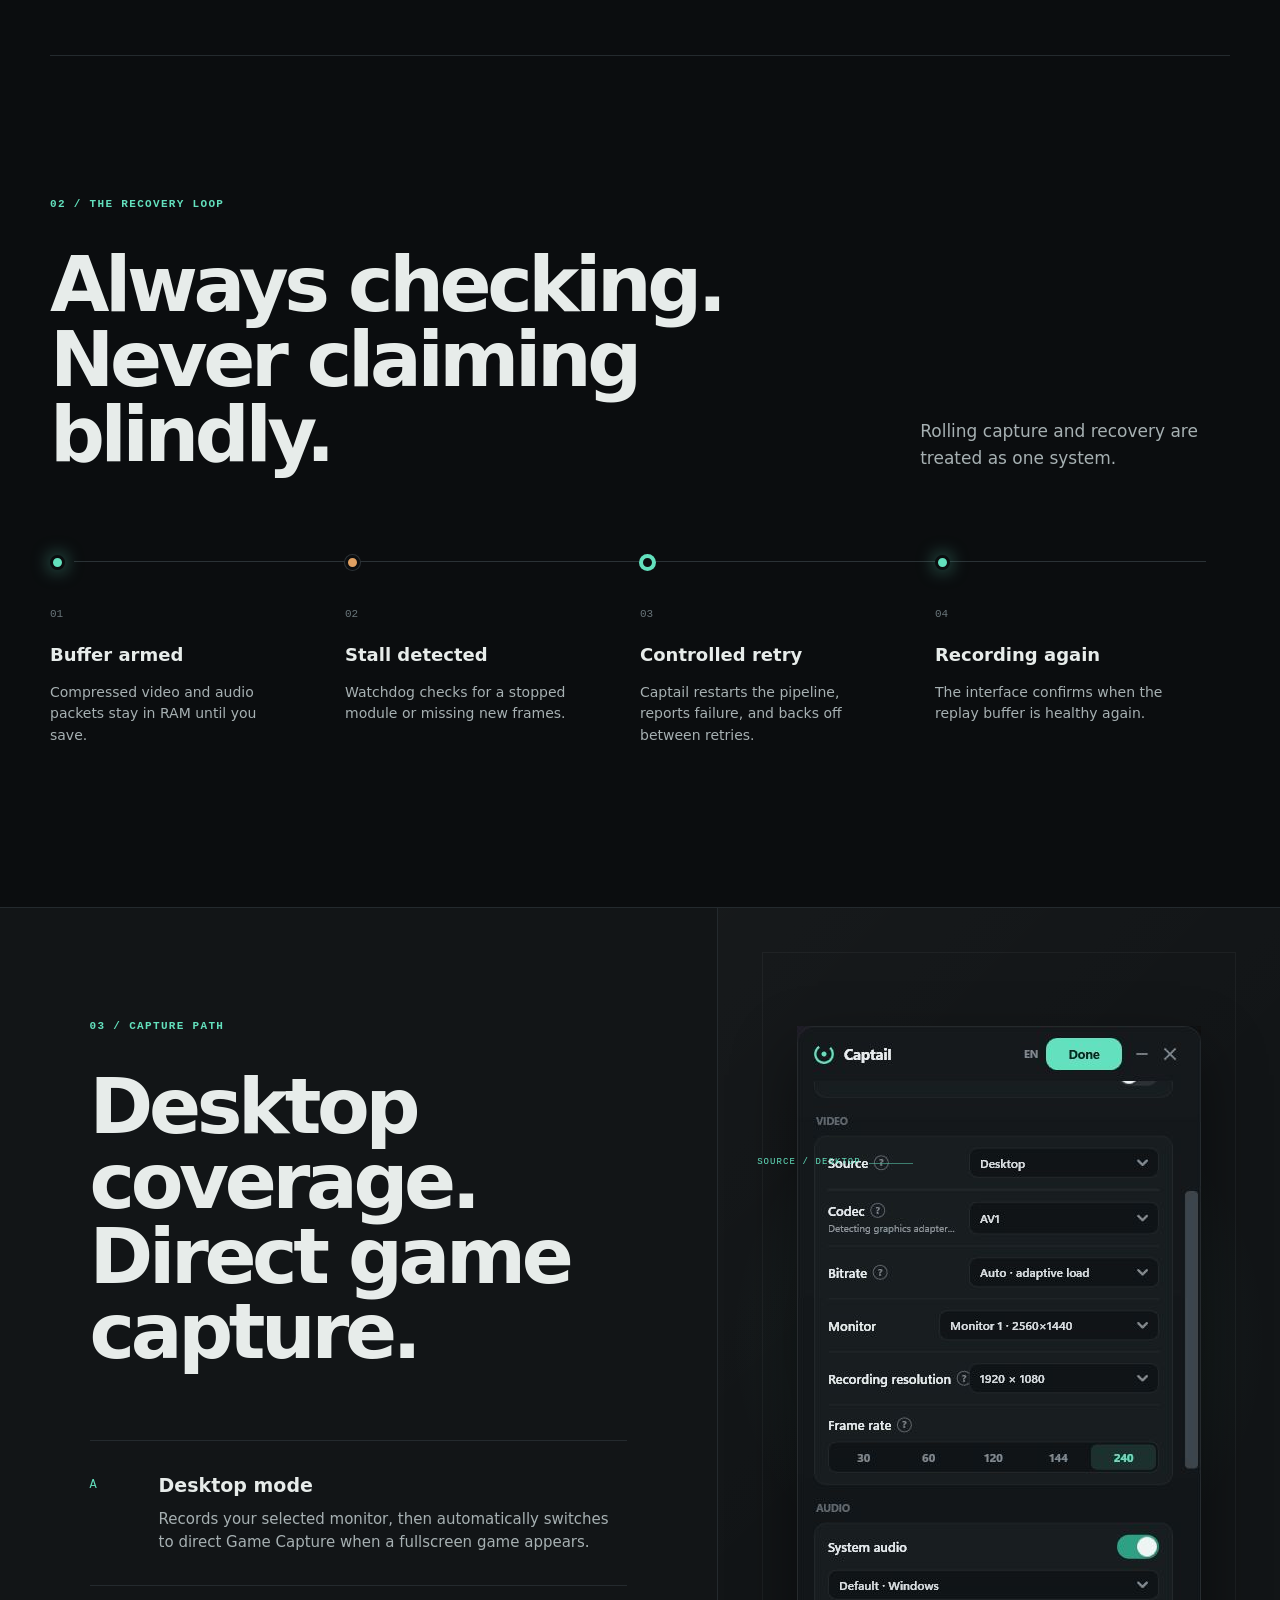
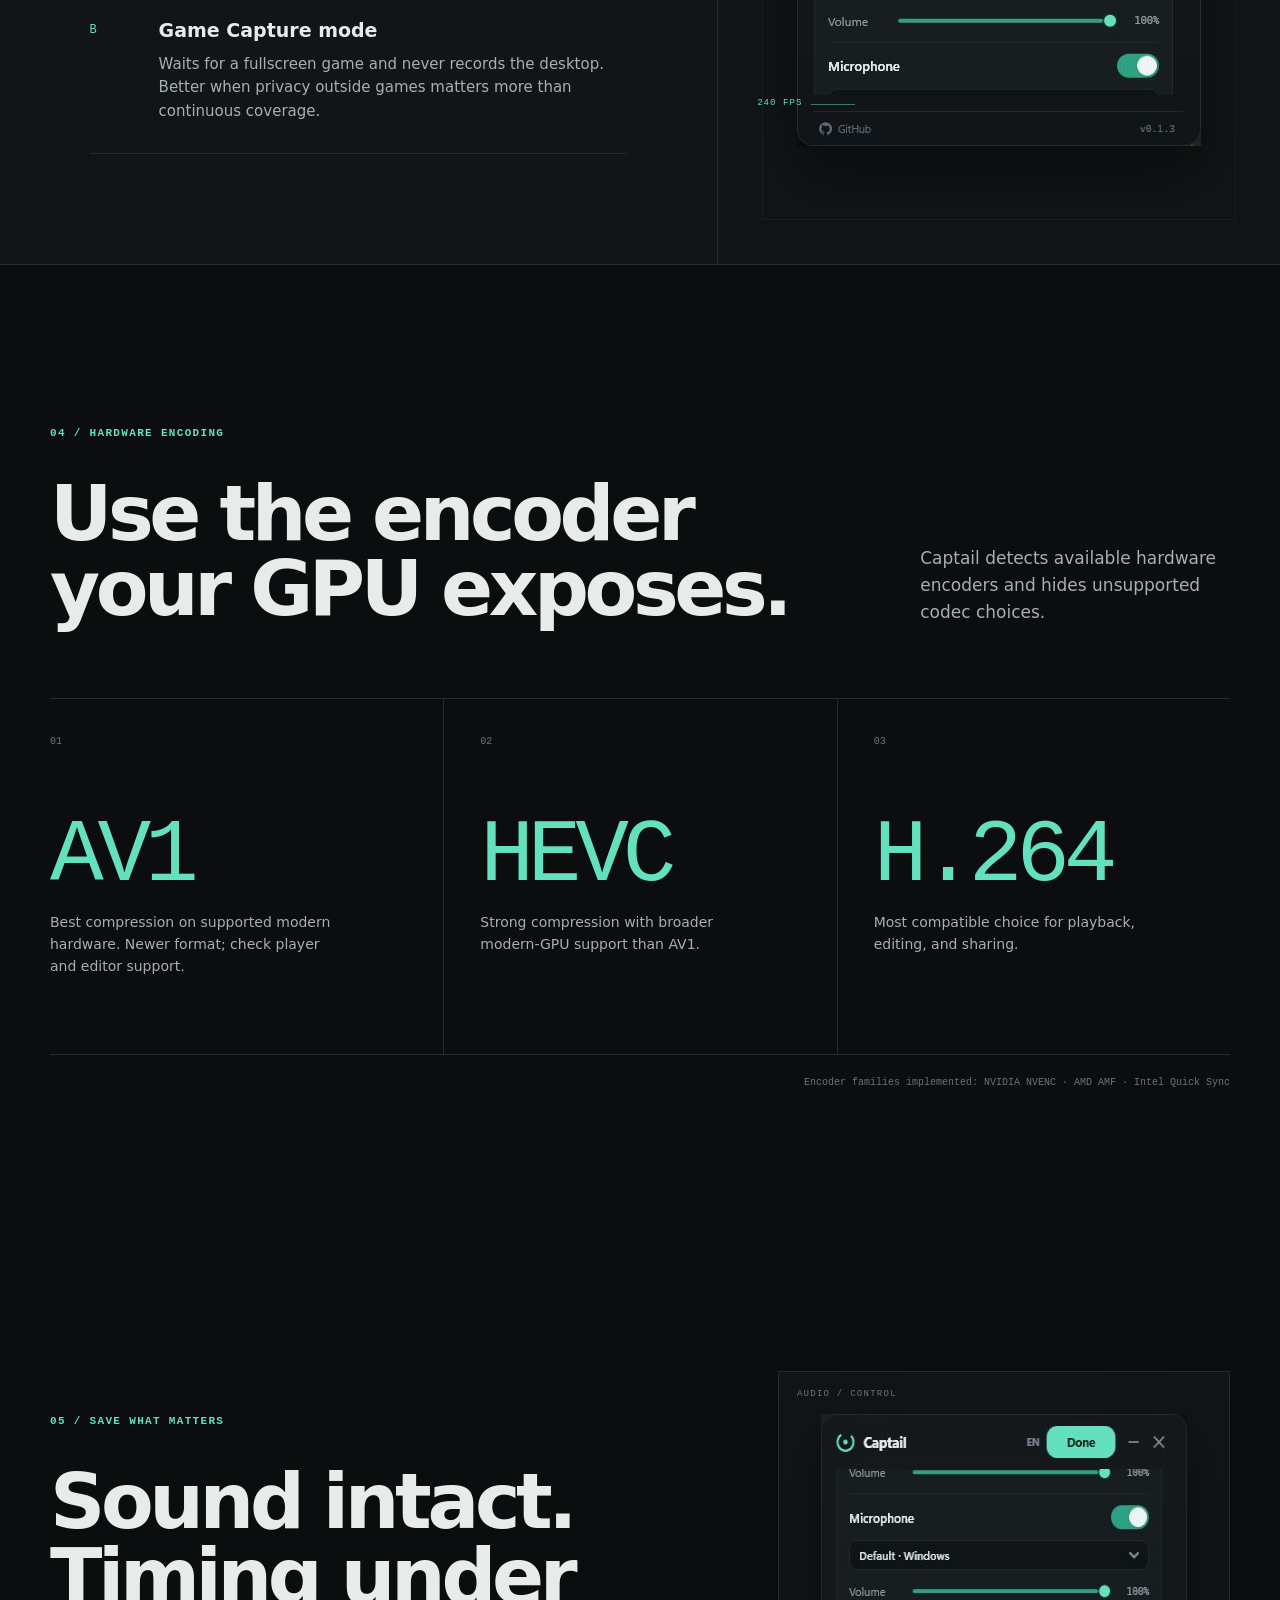
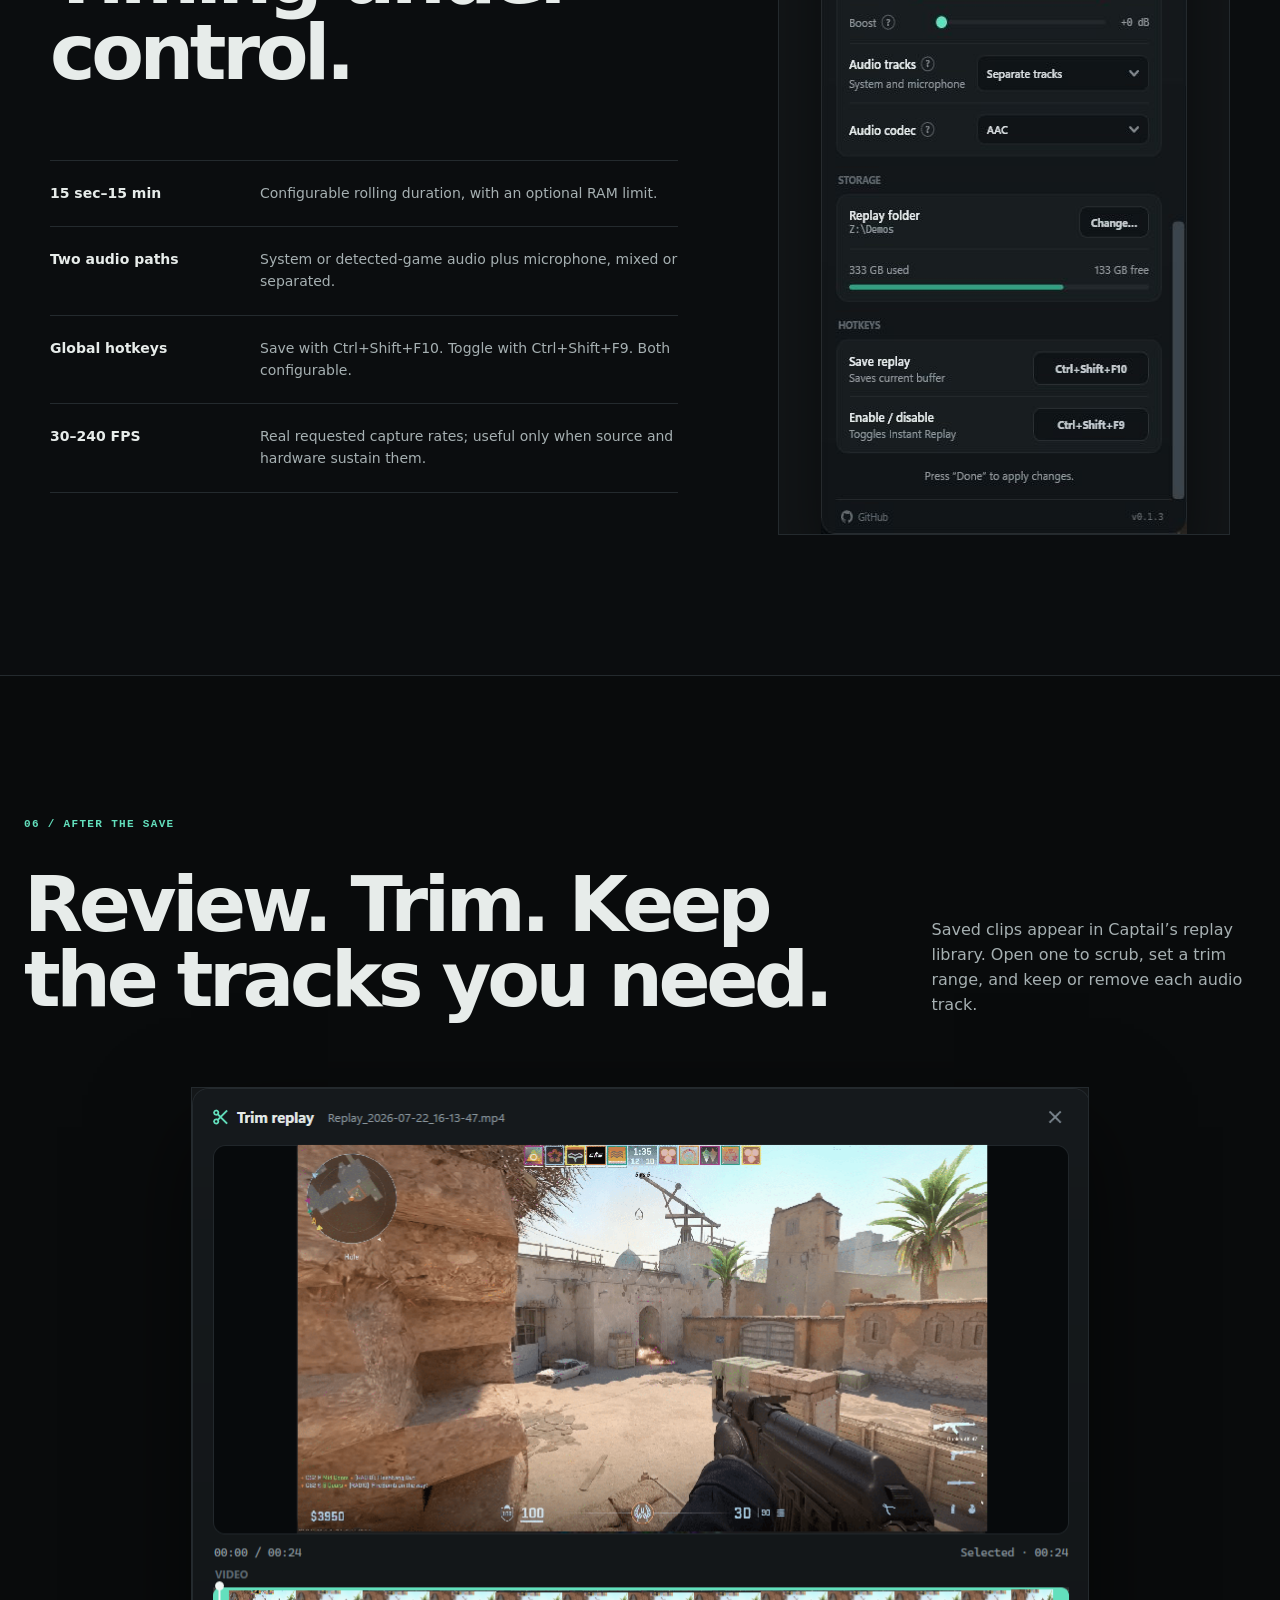
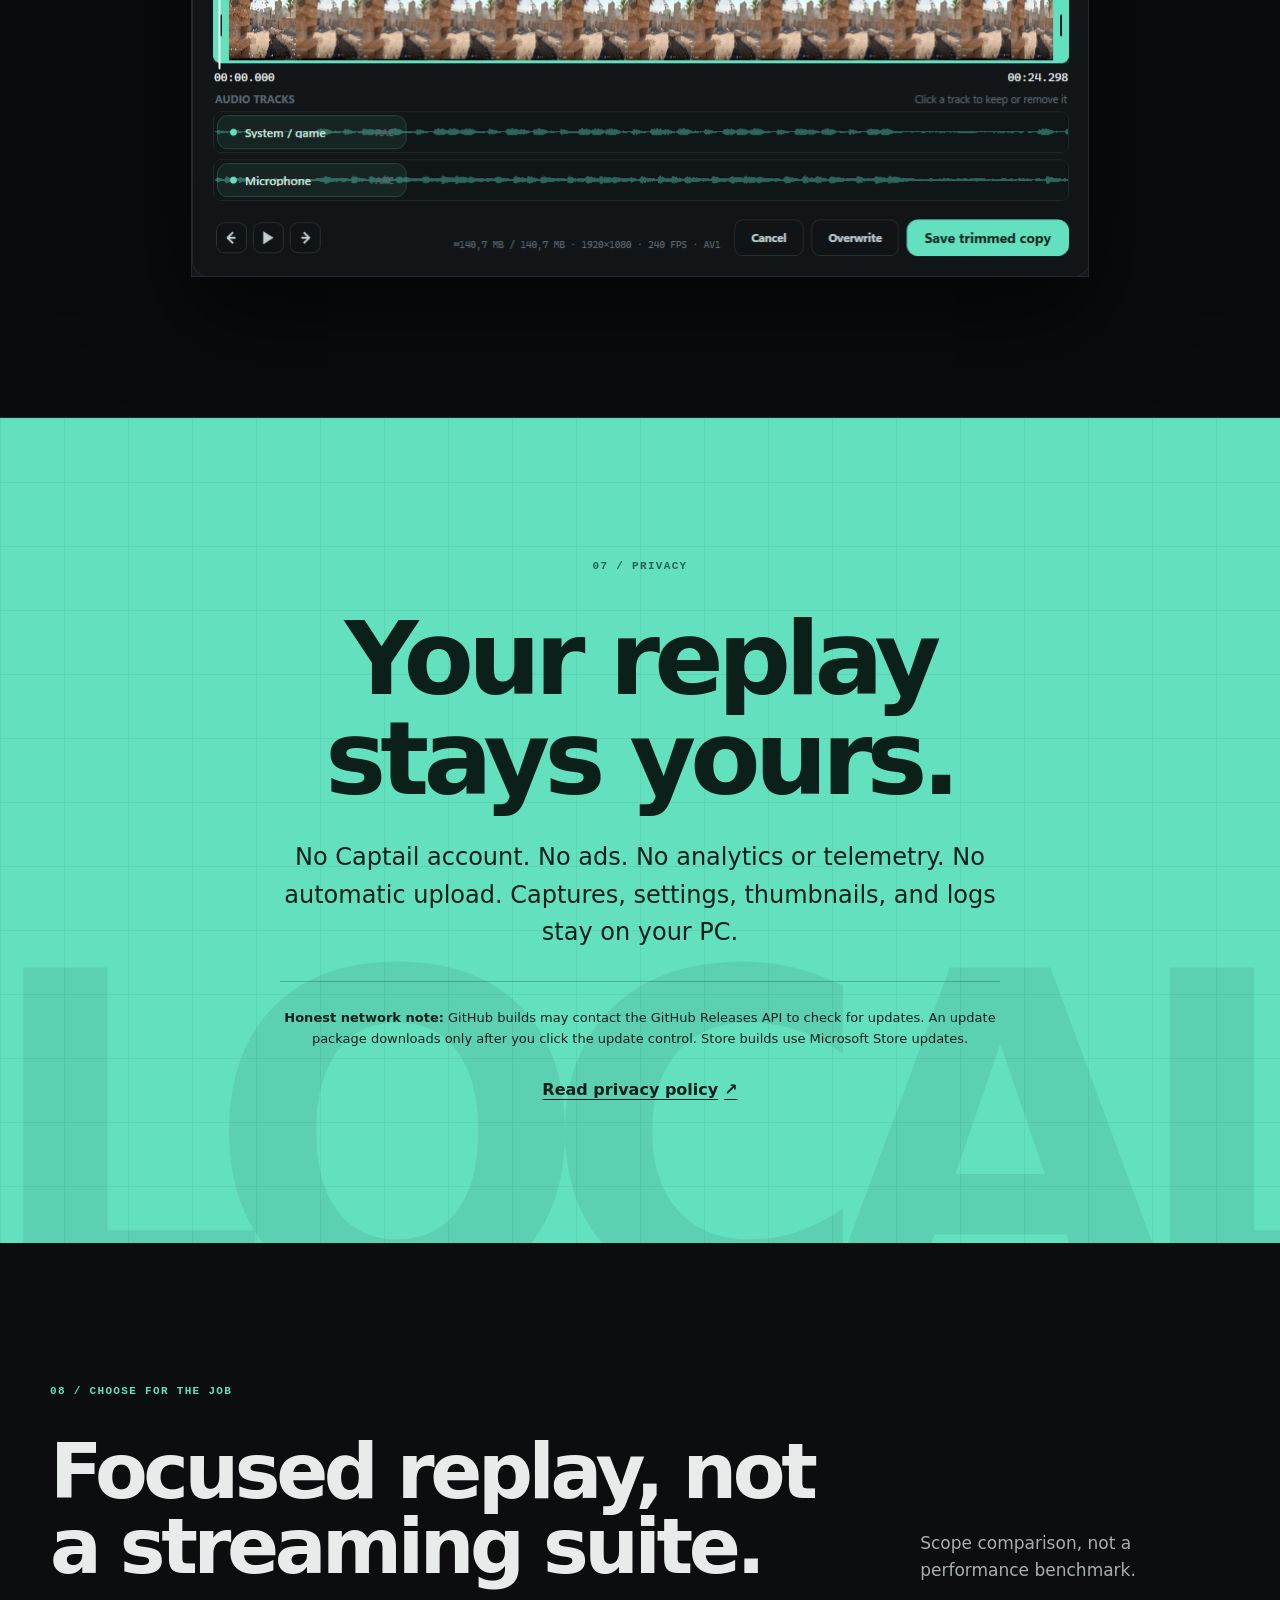
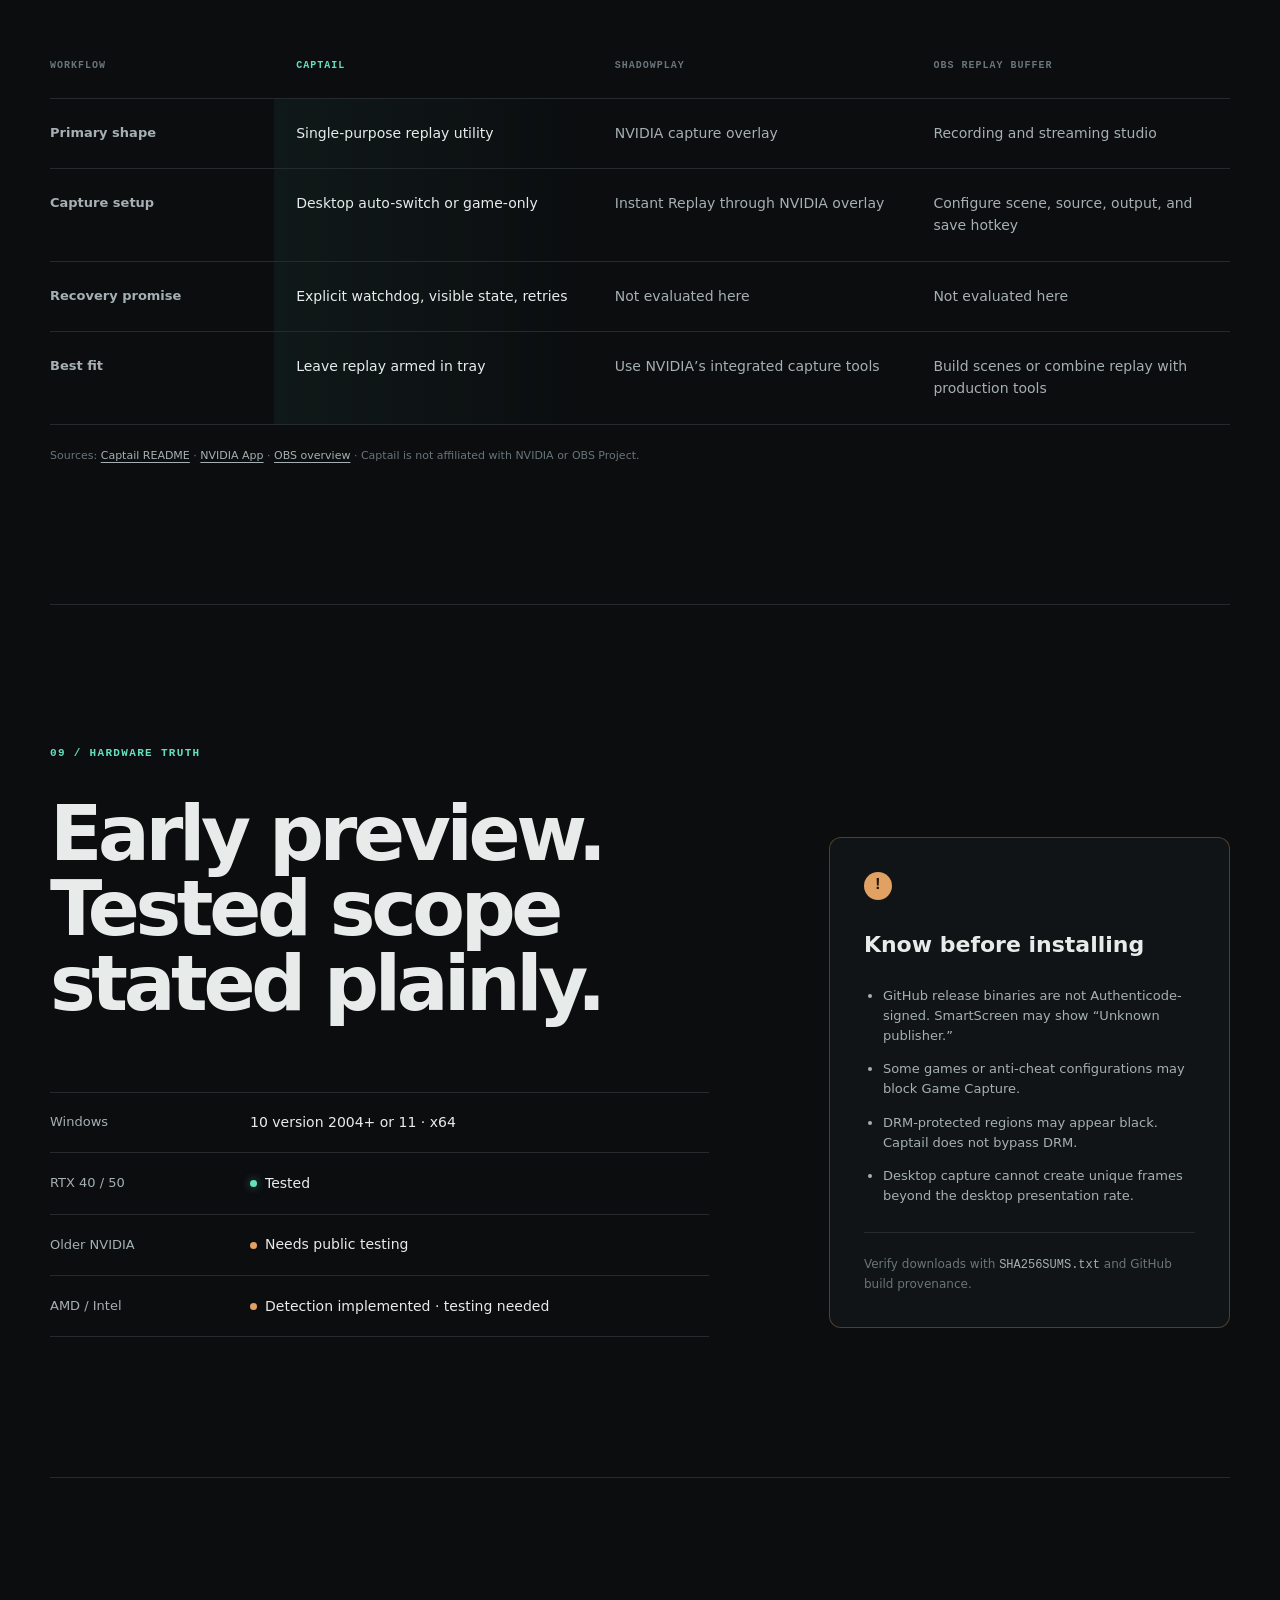
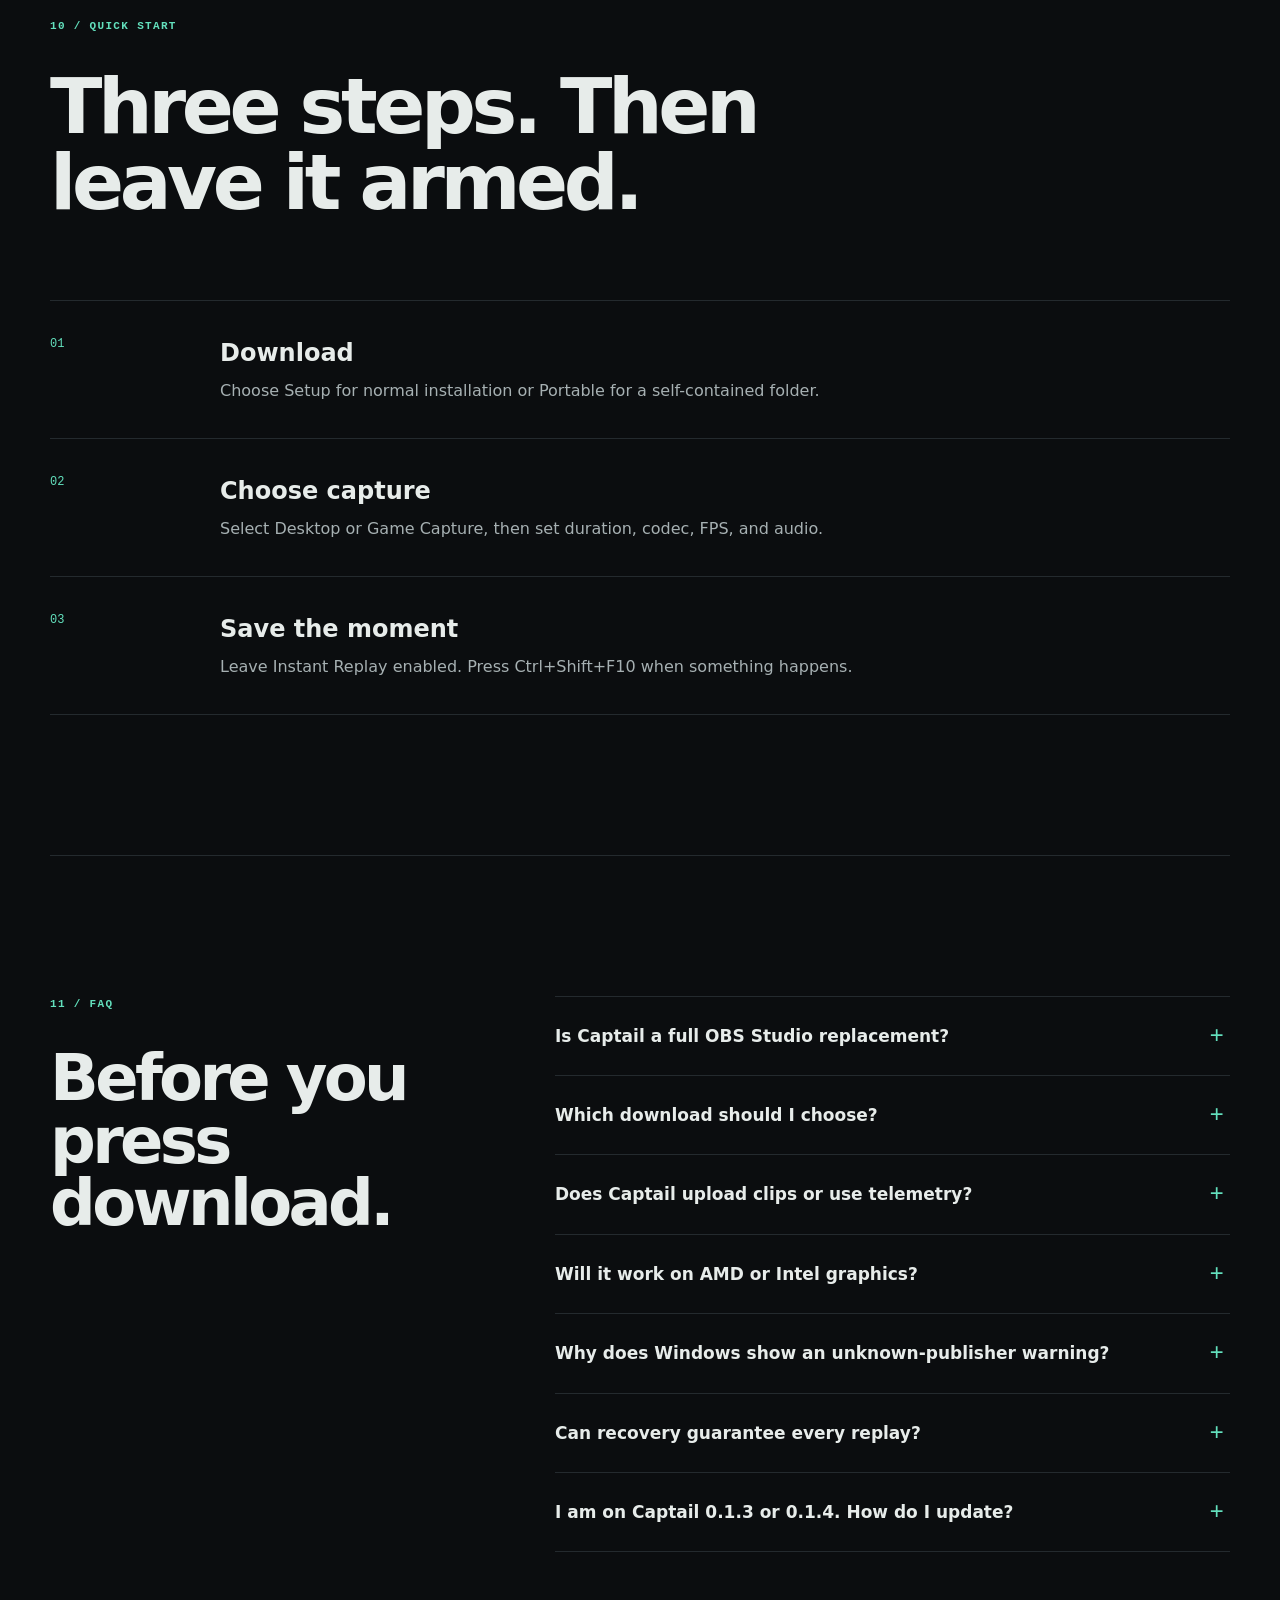
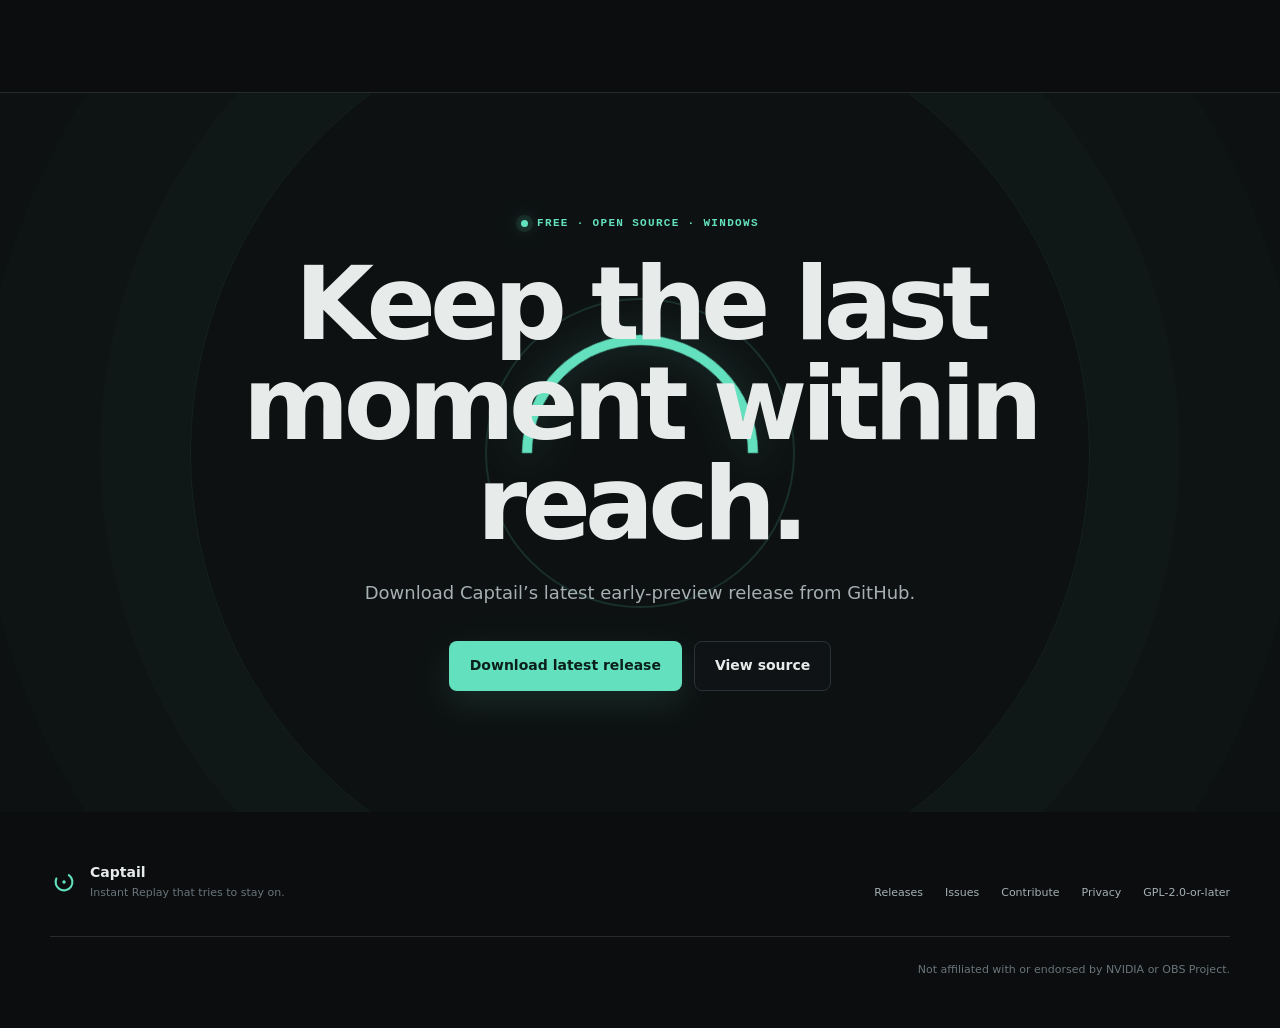
==== commit 0909e746: "Release Captail 0.1.7" ====
--- a/site/index.html
+++ b/site/index.html
@@ -30,9 +30,9 @@
     "name": "Captail",
     "applicationCategory": "UtilitiesApplication",
     "operatingSystem": "Windows 10 version 2004 or newer, Windows 11",
-    "softwareVersion": "0.1.6",
+    "softwareVersion": "0.1.7",
     "description": "Free, open-source Instant Replay utility for Windows with a rolling buffer and recovery watchdog.",
-    "downloadUrl": "https://github.com/FaulMit/captail/releases/download/v0.1.6/Captail-0.1.6-Setup-win-x64.exe",
+    "downloadUrl": "https://github.com/FaulMit/captail/releases/download/v0.1.7/Captail-0.1.7-Setup-win-x64.exe",
     "codeRepository": "https://github.com/FaulMit/captail",
     "license": "https://www.gnu.org/licenses/old-licenses/gpl-2.0.html",
     "offers": {
@@ -71,7 +71,7 @@
       <div class="hero-ambient" aria-hidden="true"></div>
       <div class="hero-word" aria-hidden="true">CAPTAIL</div>
       <div class="hero-copy">
-        <p class="eyebrow"><span class="live-dot"></span> Windows replay utility · <span data-current-version>v0.1.6</span> preview</p>
+        <p class="eyebrow"><span class="live-dot"></span> Windows replay utility · <span data-current-version>v0.1.7</span> preview</p>
         <h1 id="hero-title">Instant Replay that <em>tries to stay on.</em></h1>
         <p class="hero-lede">Captail keeps recent gameplay ready, watches its capture pipeline, and attempts recovery when recording stops or stalls.</p>
         <div class="hero-actions">
@@ -90,7 +90,7 @@
         <div class="capture-state" aria-hidden="true">
           <span class="capture-state-dot"></span>
           <span>REAL APPLICATION UI</span>
-          <span class="capture-state-time" data-current-version>V0.1.6</span>
+          <span class="capture-state-time" data-current-version>V0.1.7</span>
         </div>
         <img src="assets/captail-main.png" width="403" height="658" alt="Captail main window showing Instant Replay status, audio sources, format, disk space, and recent replays" fetchpriority="high" decoding="async">
       </figure>
@@ -385,10 +385,10 @@
       <button class="download-close" type="button" data-download-close aria-label="Close download options">×</button>
       <p class="eyebrow"><span class="live-dot"></span> Windows x64 · Early preview</p>
       <h2 id="download-title">Choose your build.</h2>
-      <p class="download-status" data-download-status aria-live="polite">Latest GitHub preview · v0.1.6</p>
+      <p class="download-status" data-download-status aria-live="polite">Latest GitHub preview · v0.1.7</p>
 
       <div class="download-options">
-        <a class="download-option" data-download-setup href="https://github.com/FaulMit/captail/releases/download/v0.1.6/Captail-0.1.6-Setup-win-x64.exe">
+        <a class="download-option" data-download-setup href="https://github.com/FaulMit/captail/releases/download/v0.1.7/Captail-0.1.7-Setup-win-x64.exe">
           <span class="download-format">.EXE</span>
           <span>
             <strong>Setup</strong>
@@ -396,7 +396,7 @@
           </span>
           <span class="download-recommendation">Recommended</span>
         </a>
-        <a class="download-option" data-download-portable href="https://github.com/FaulMit/captail/releases/download/v0.1.6/Captail-0.1.6-Portable-win-x64.zip">
+        <a class="download-option" data-download-portable href="https://github.com/FaulMit/captail/releases/download/v0.1.7/Captail-0.1.7-Portable-win-x64.zip">
           <span class="download-format">.ZIP</span>
           <span>
             <strong>Portable</strong>
@@ -407,7 +407,7 @@
       </div>
 
       <p class="download-note">Unsigned preview. Windows may show “Unknown publisher.”</p>
-      <a class="download-release-link" data-download-release href="https://github.com/FaulMit/captail/releases/tag/v0.1.6" target="_blank" rel="noreferrer">Release notes, checksums, and provenance <span aria-hidden="true">↗</span></a>
+      <a class="download-release-link" data-download-release href="https://github.com/FaulMit/captail/releases/tag/v0.1.7" target="_blank" rel="noreferrer">Release notes, checksums, and provenance <span aria-hidden="true">↗</span></a>
     </div>
   </dialog>
 
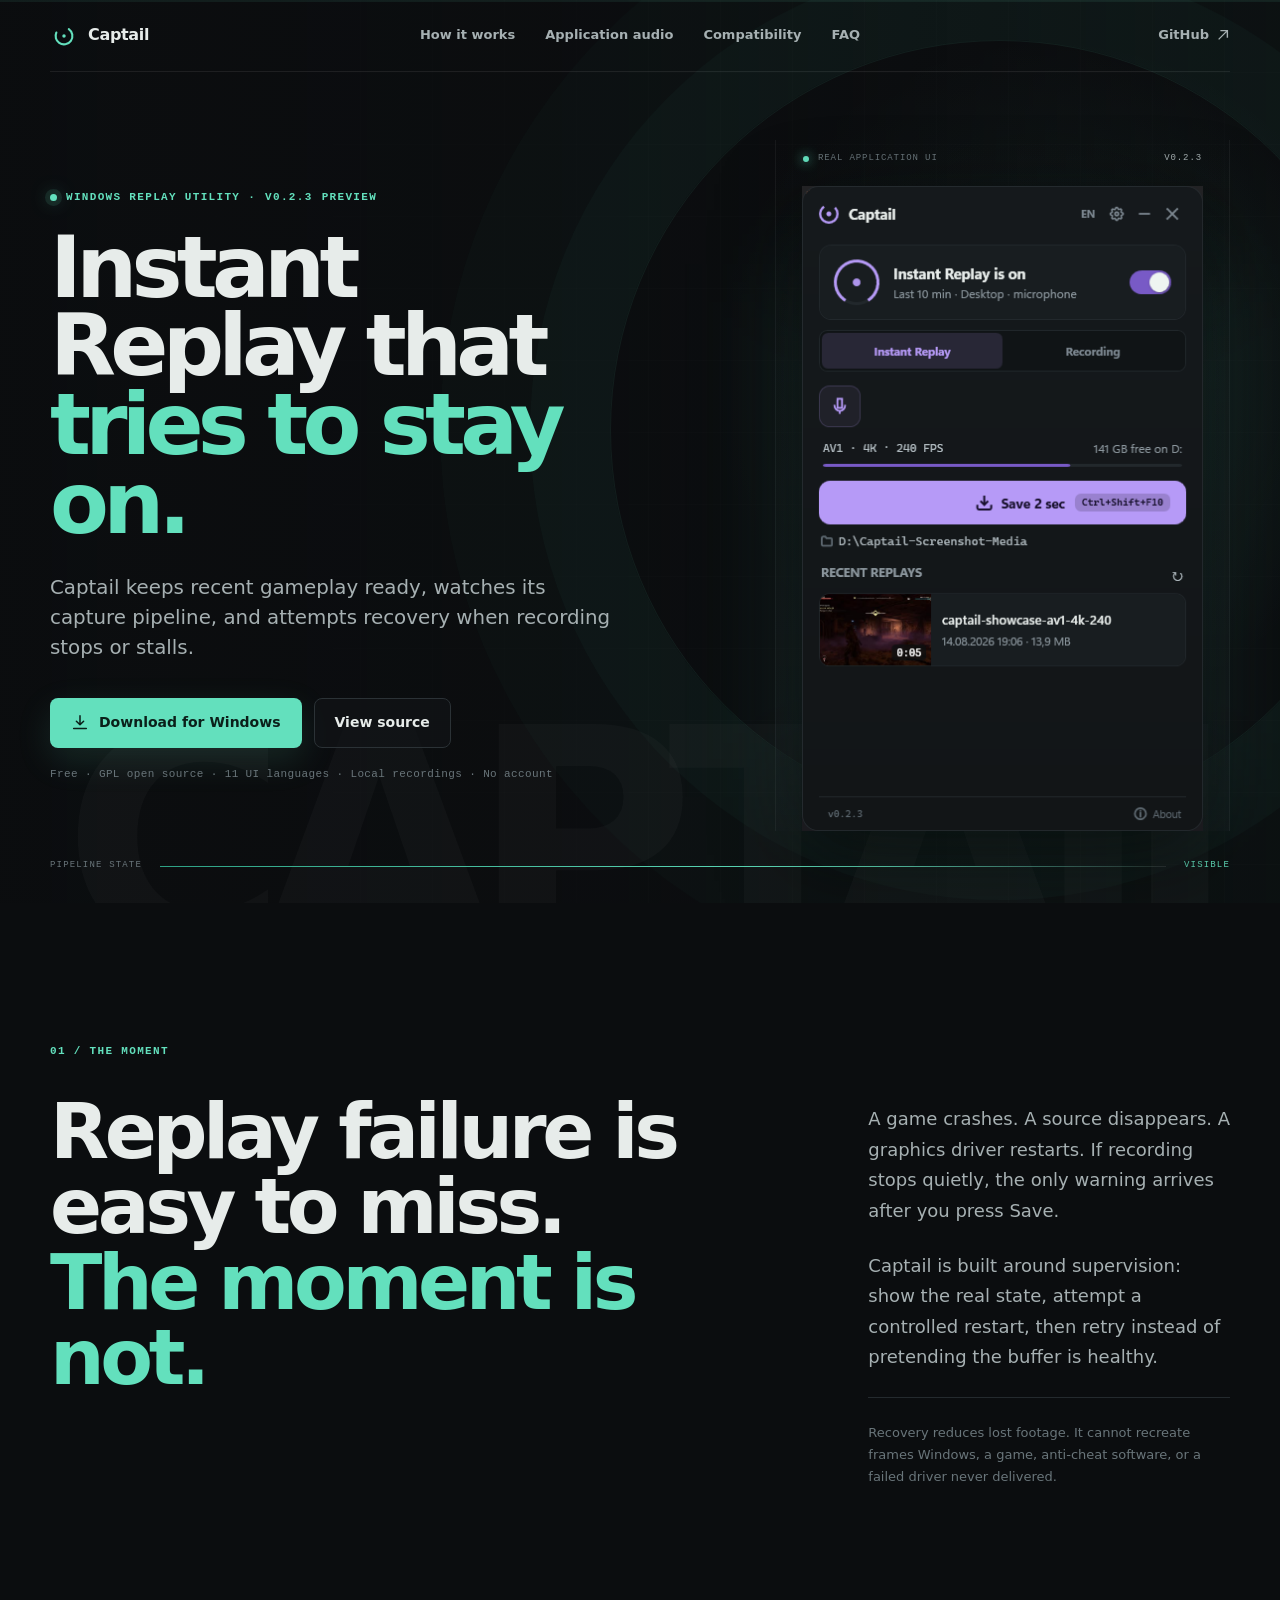
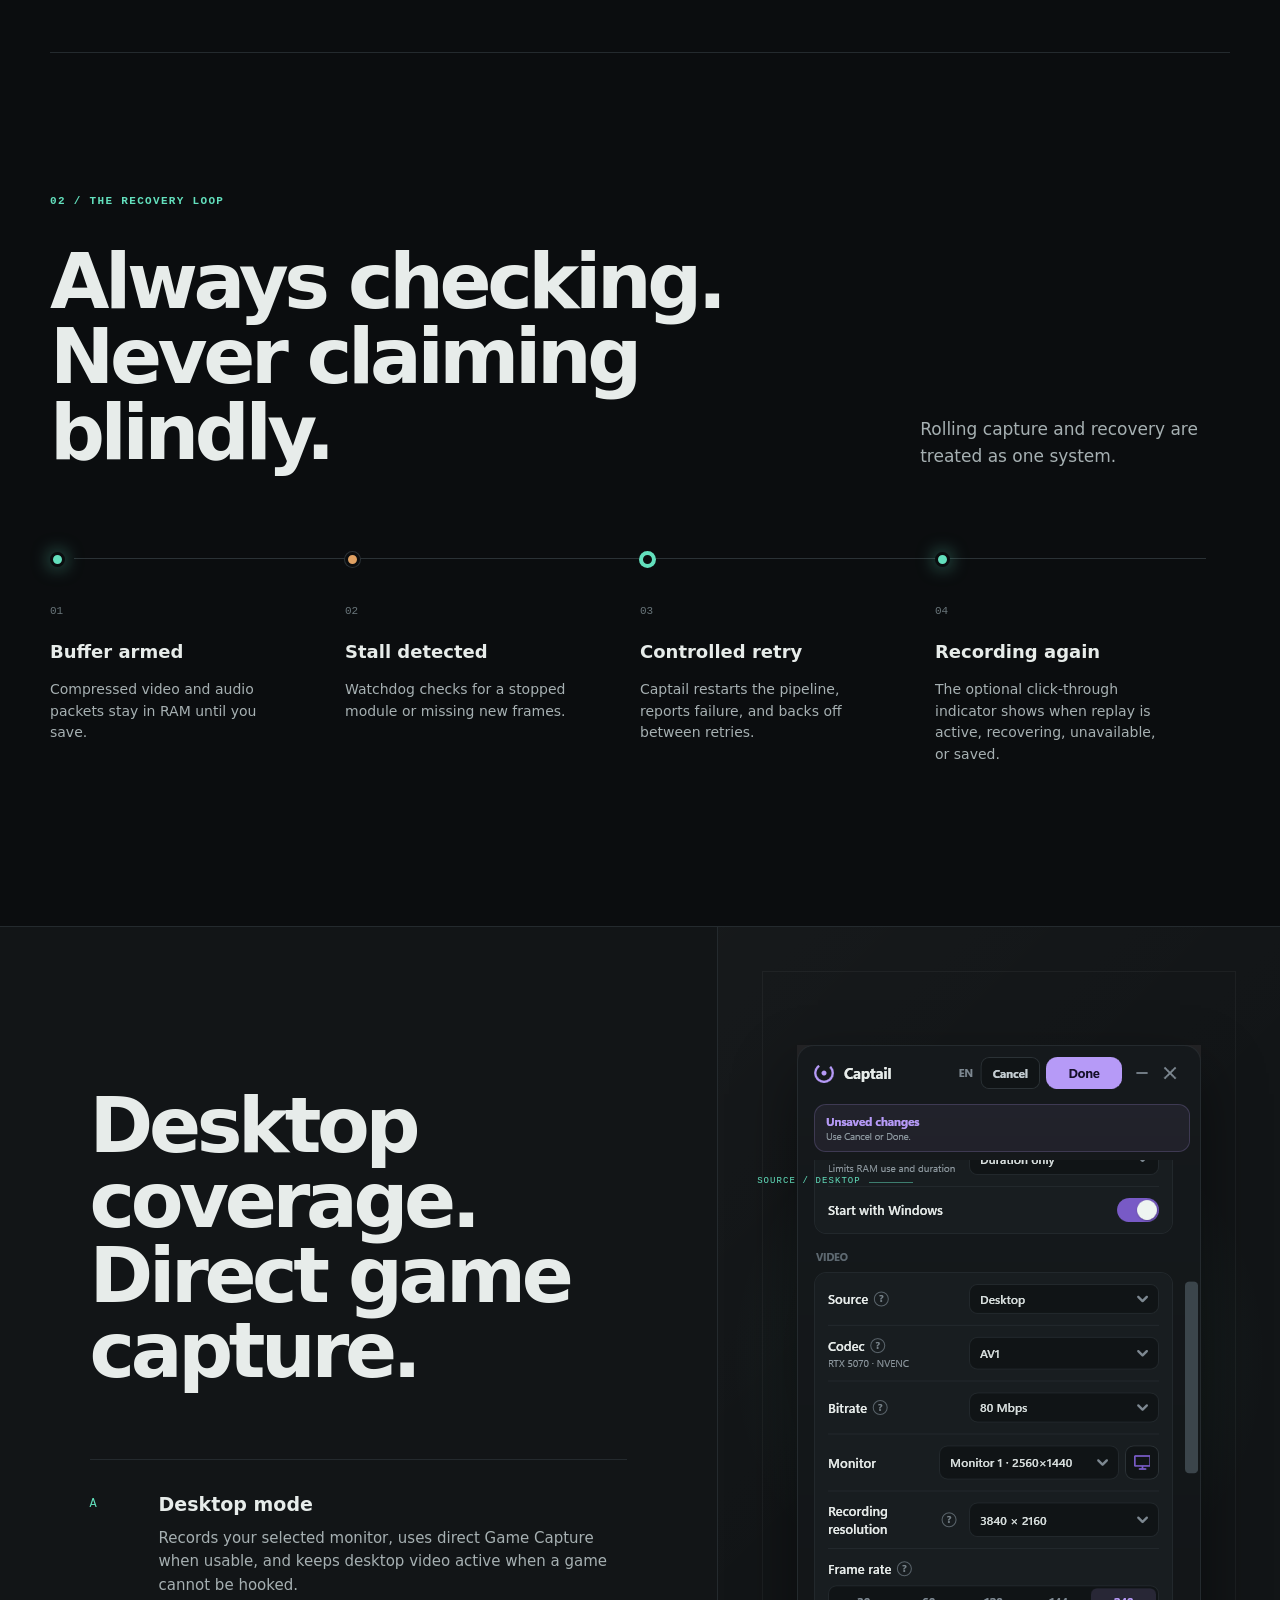
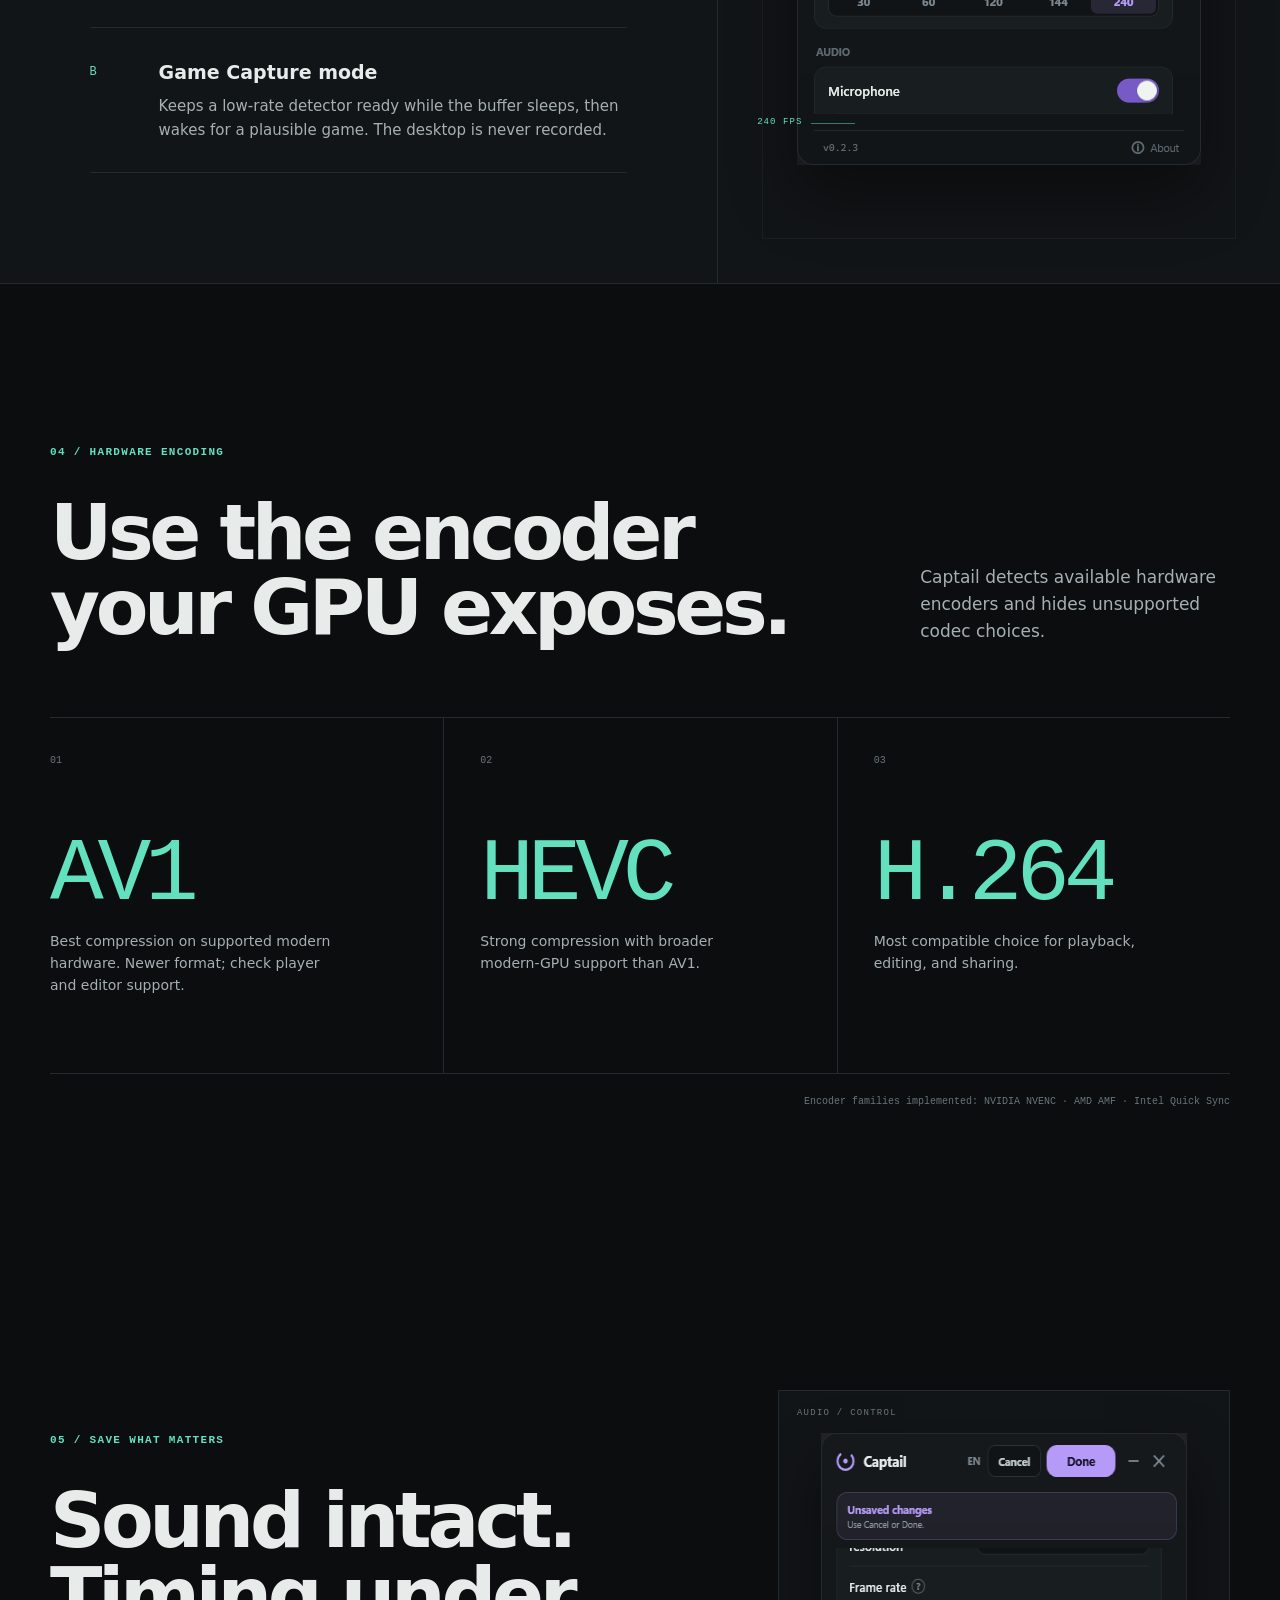
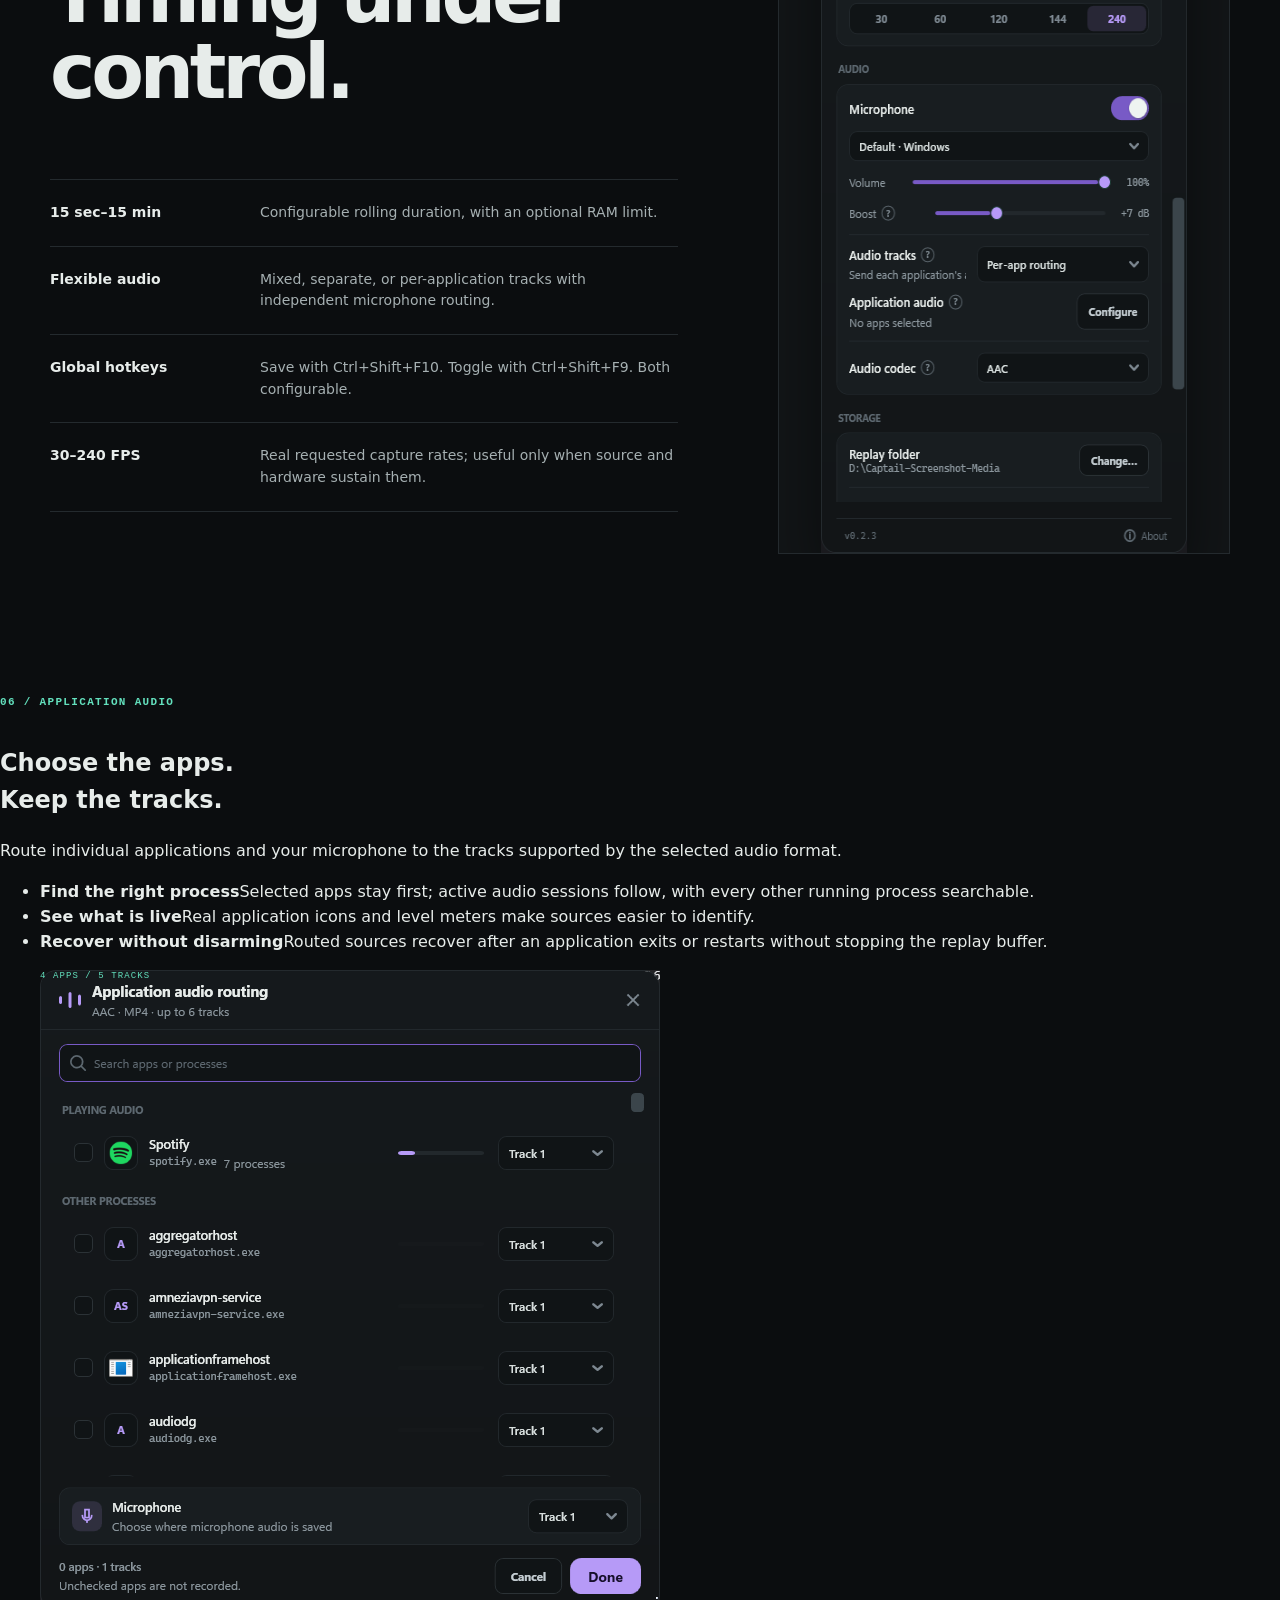
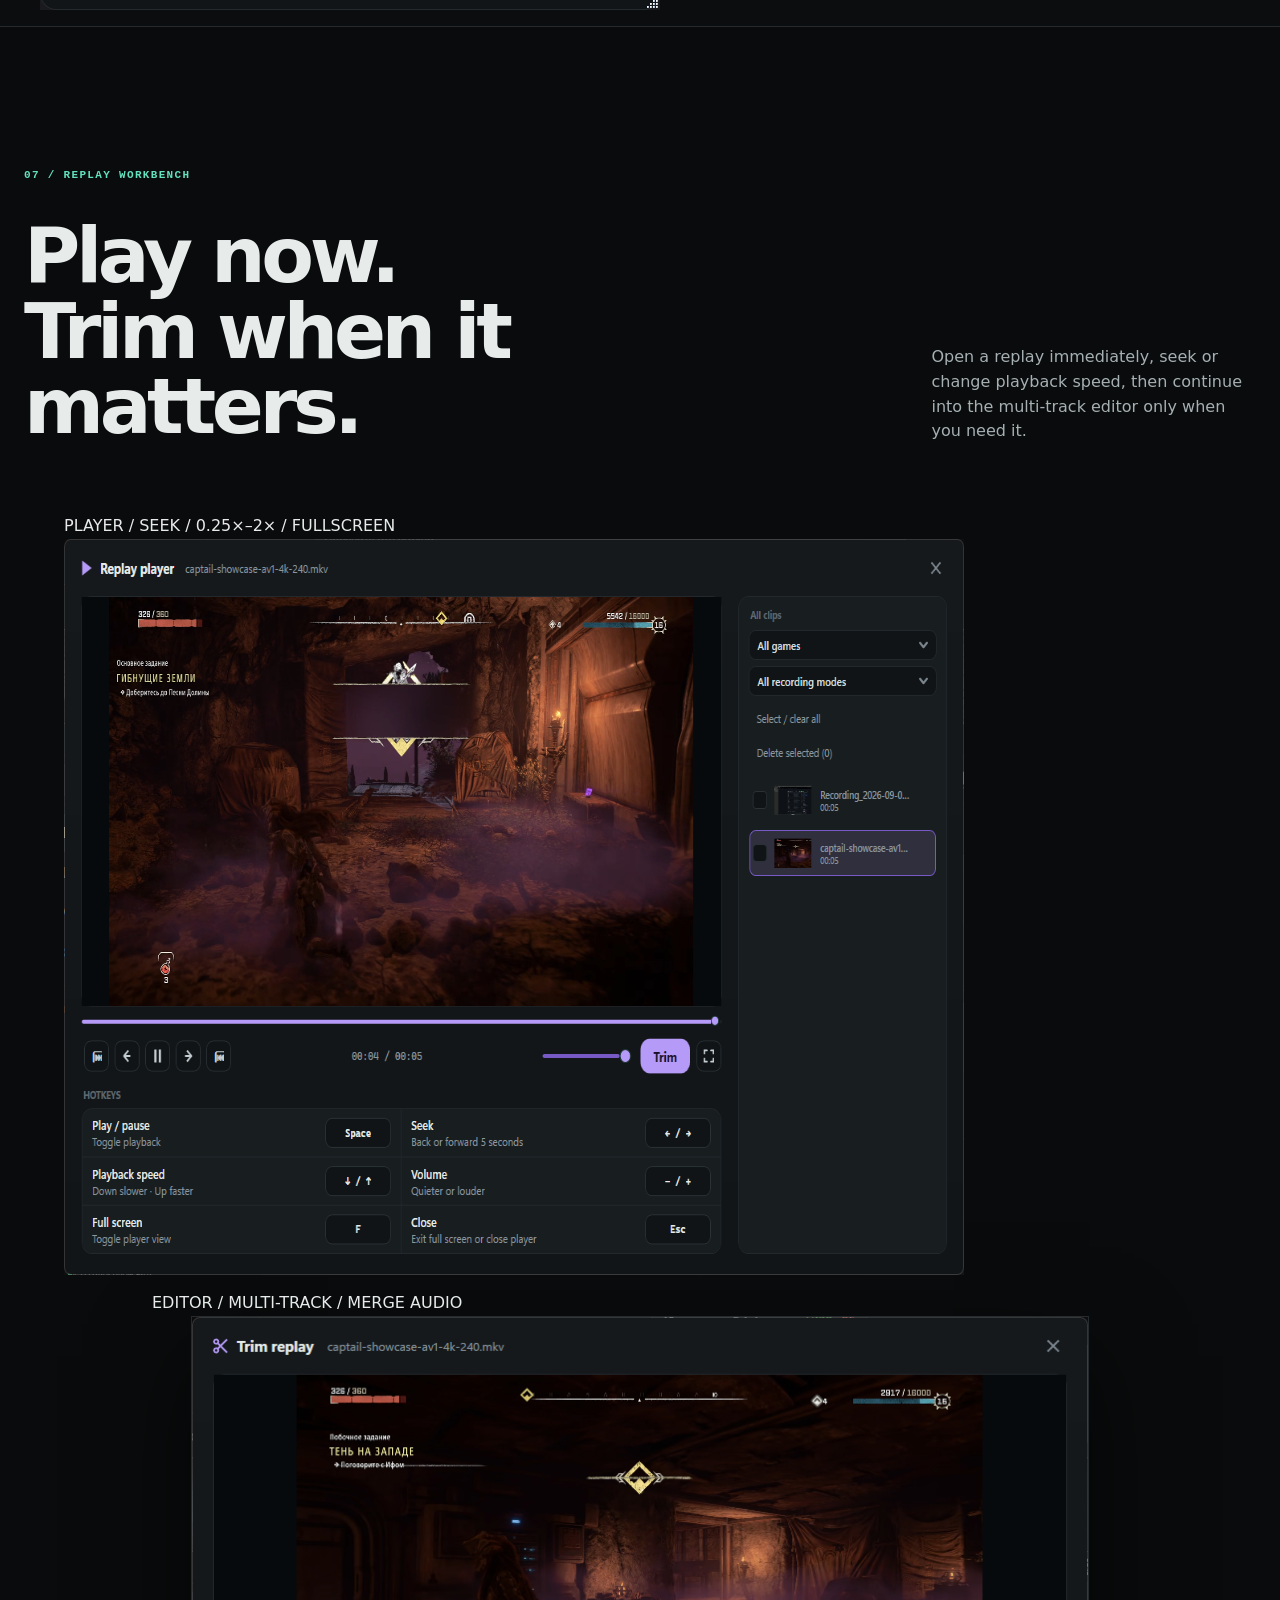
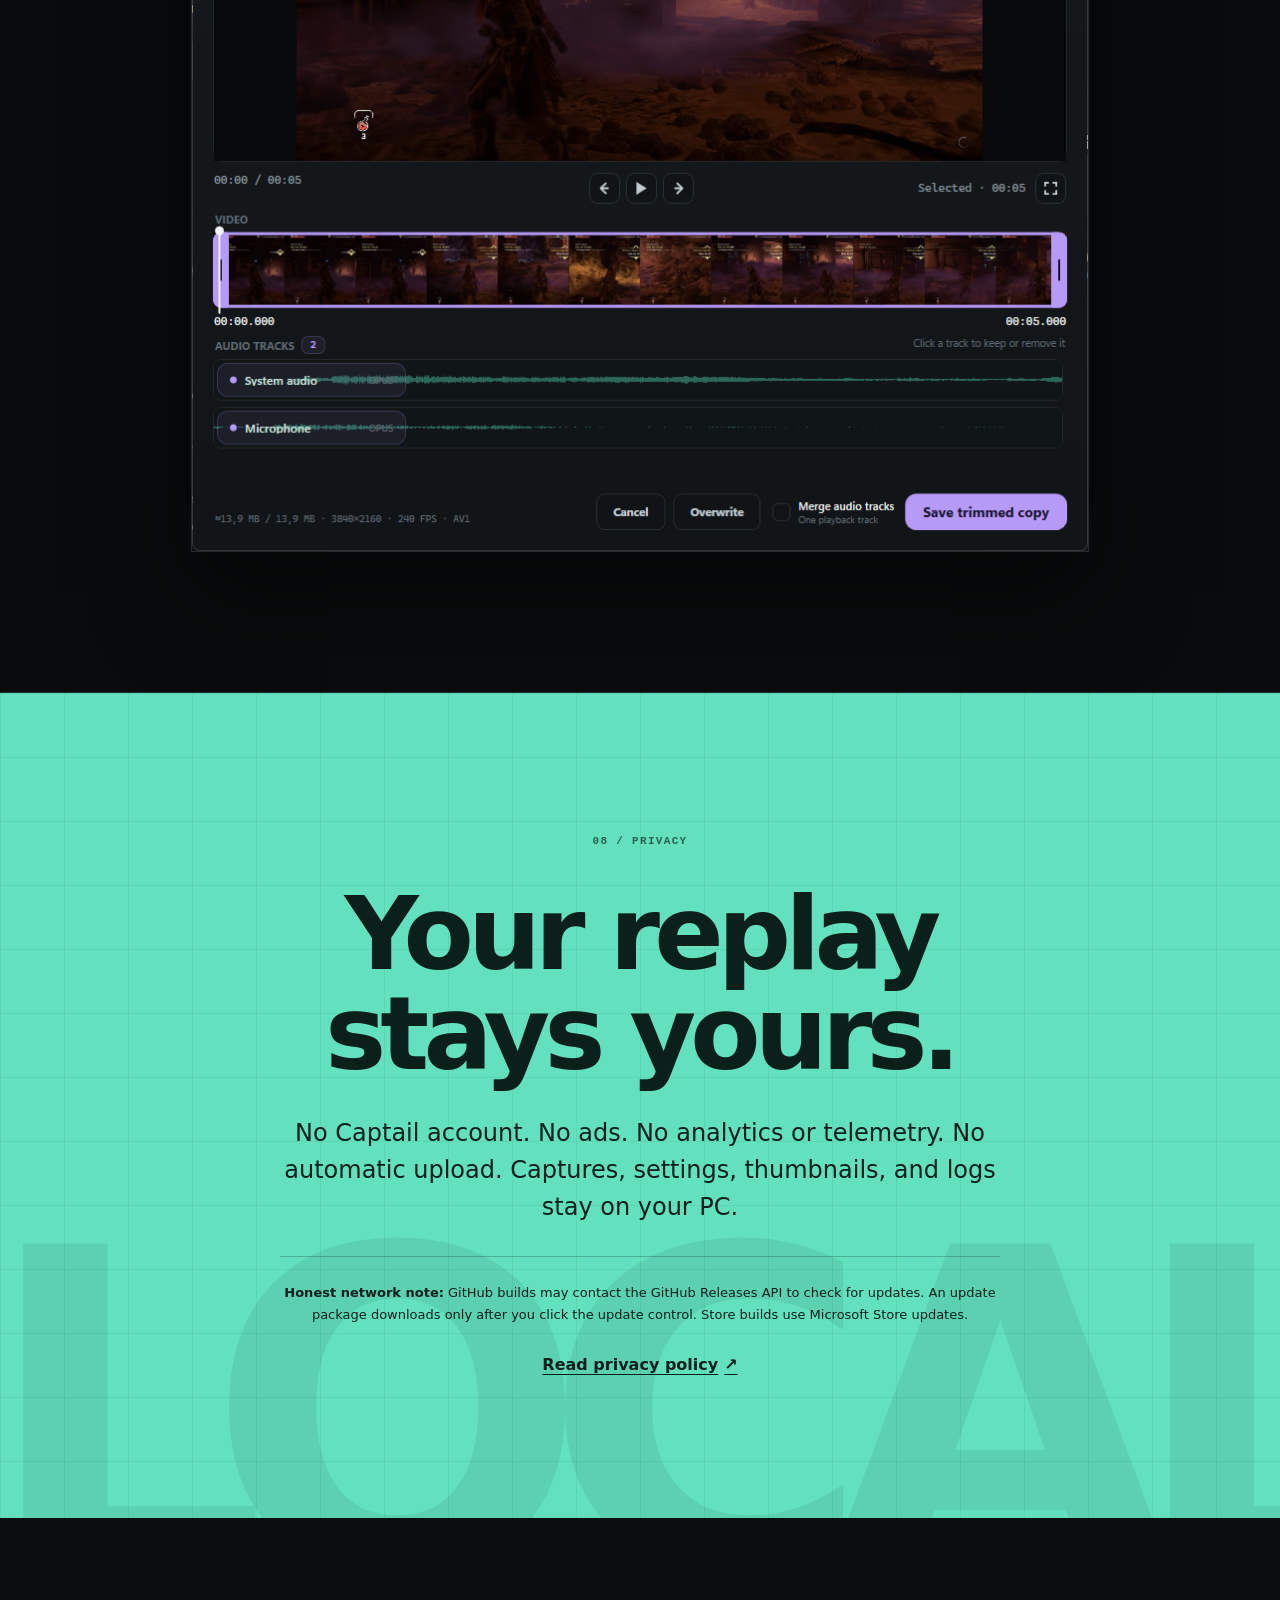
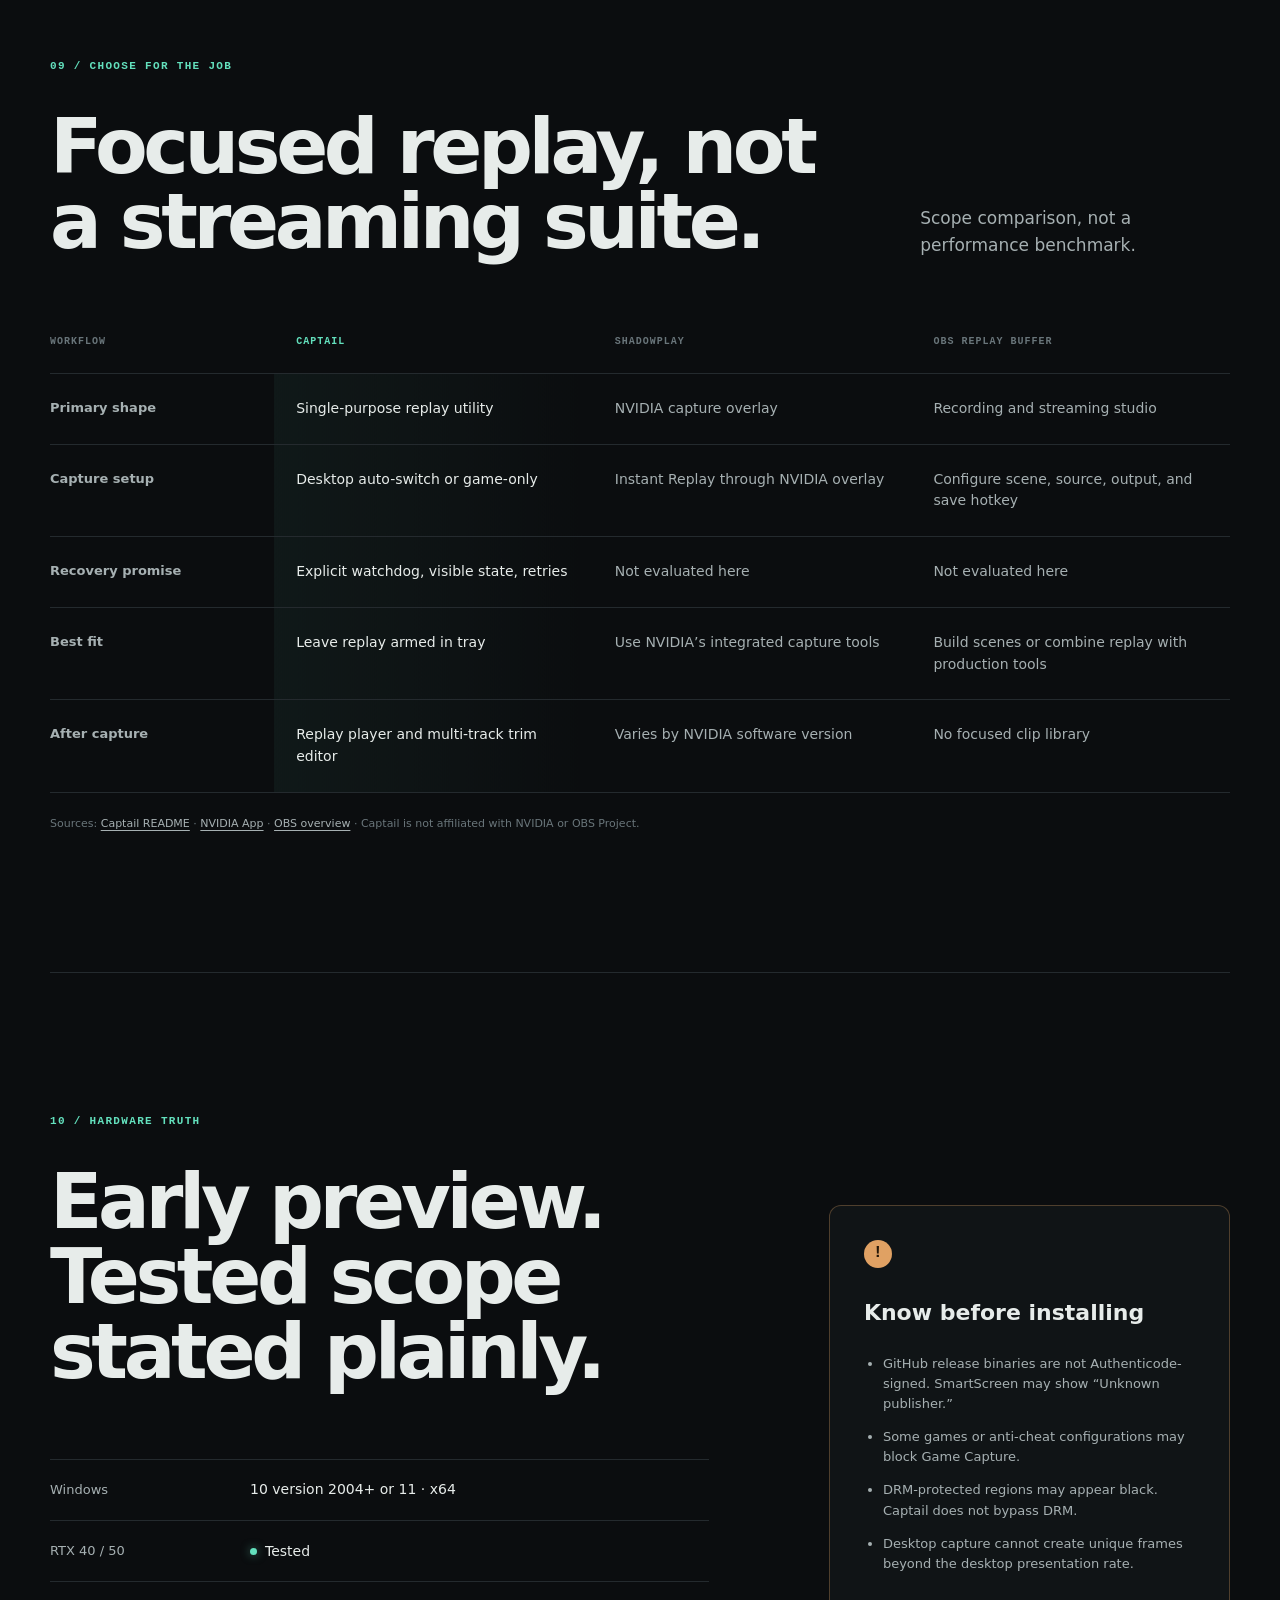
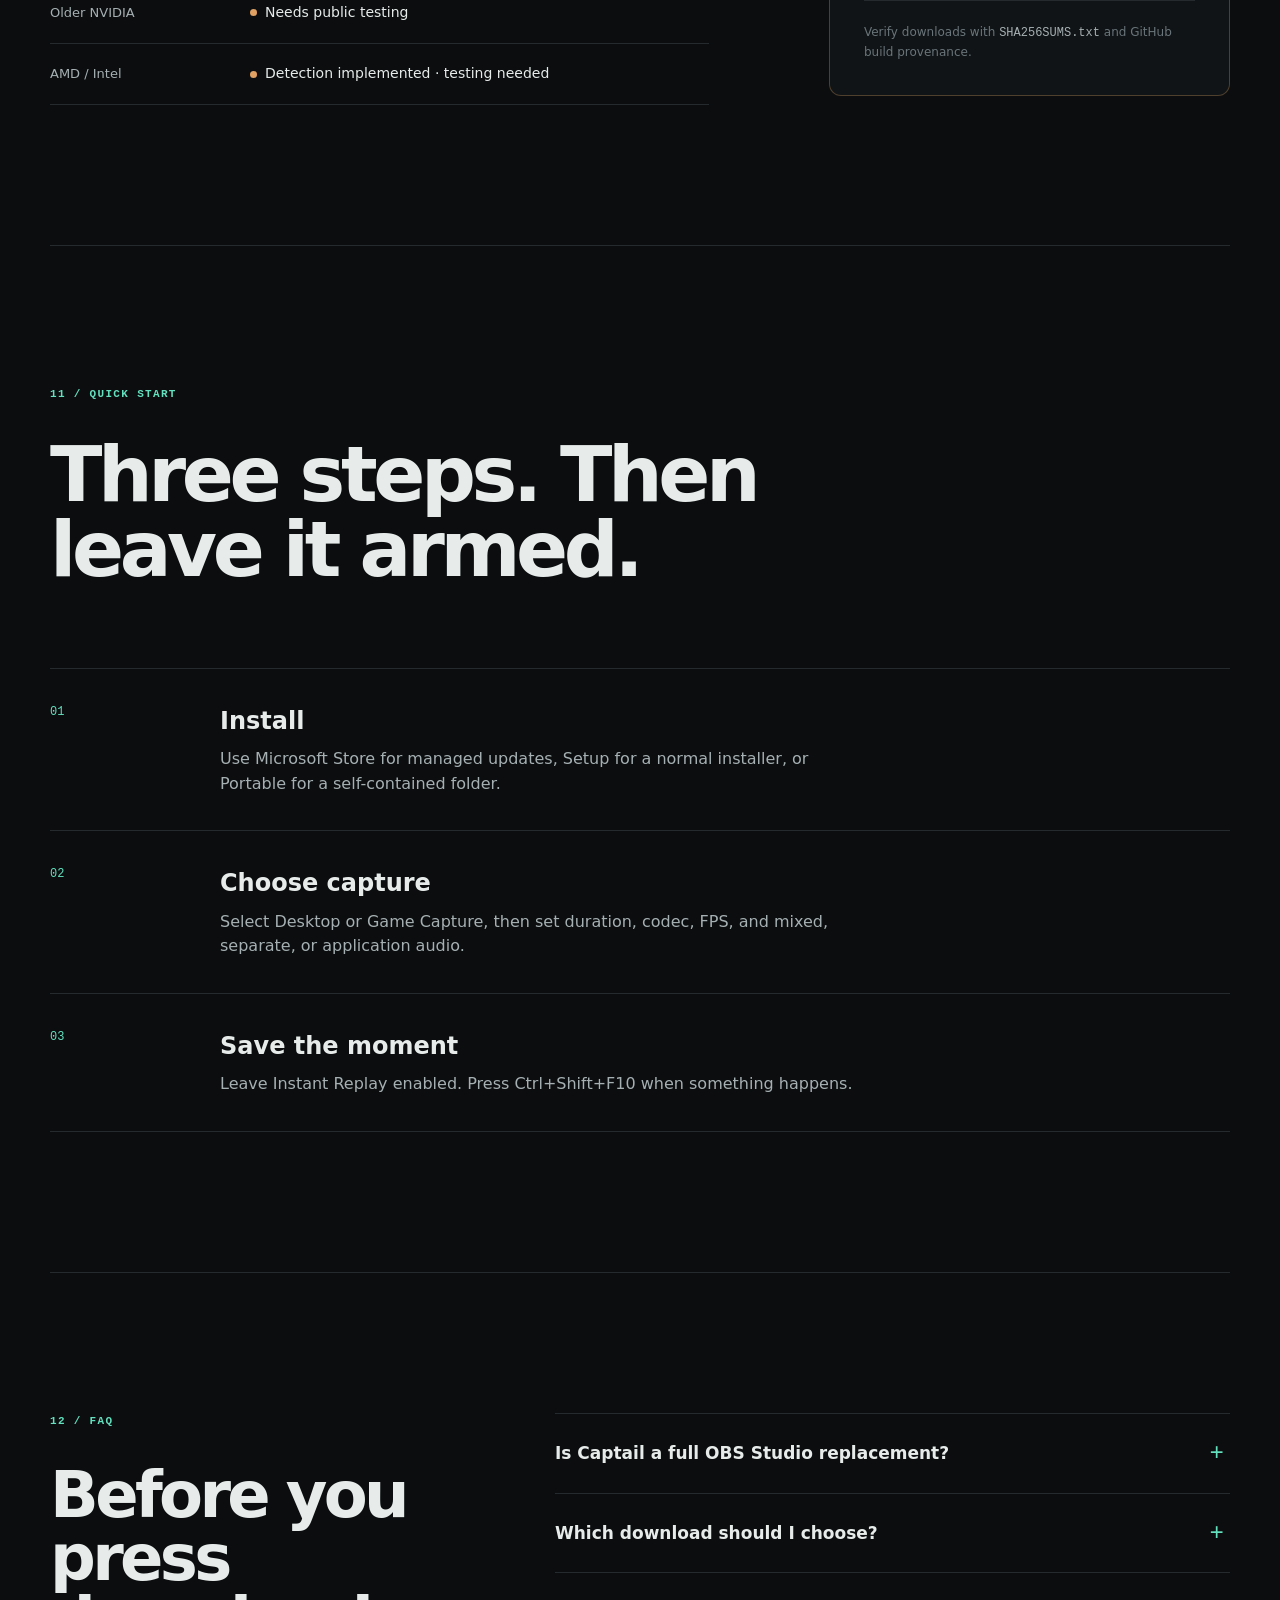
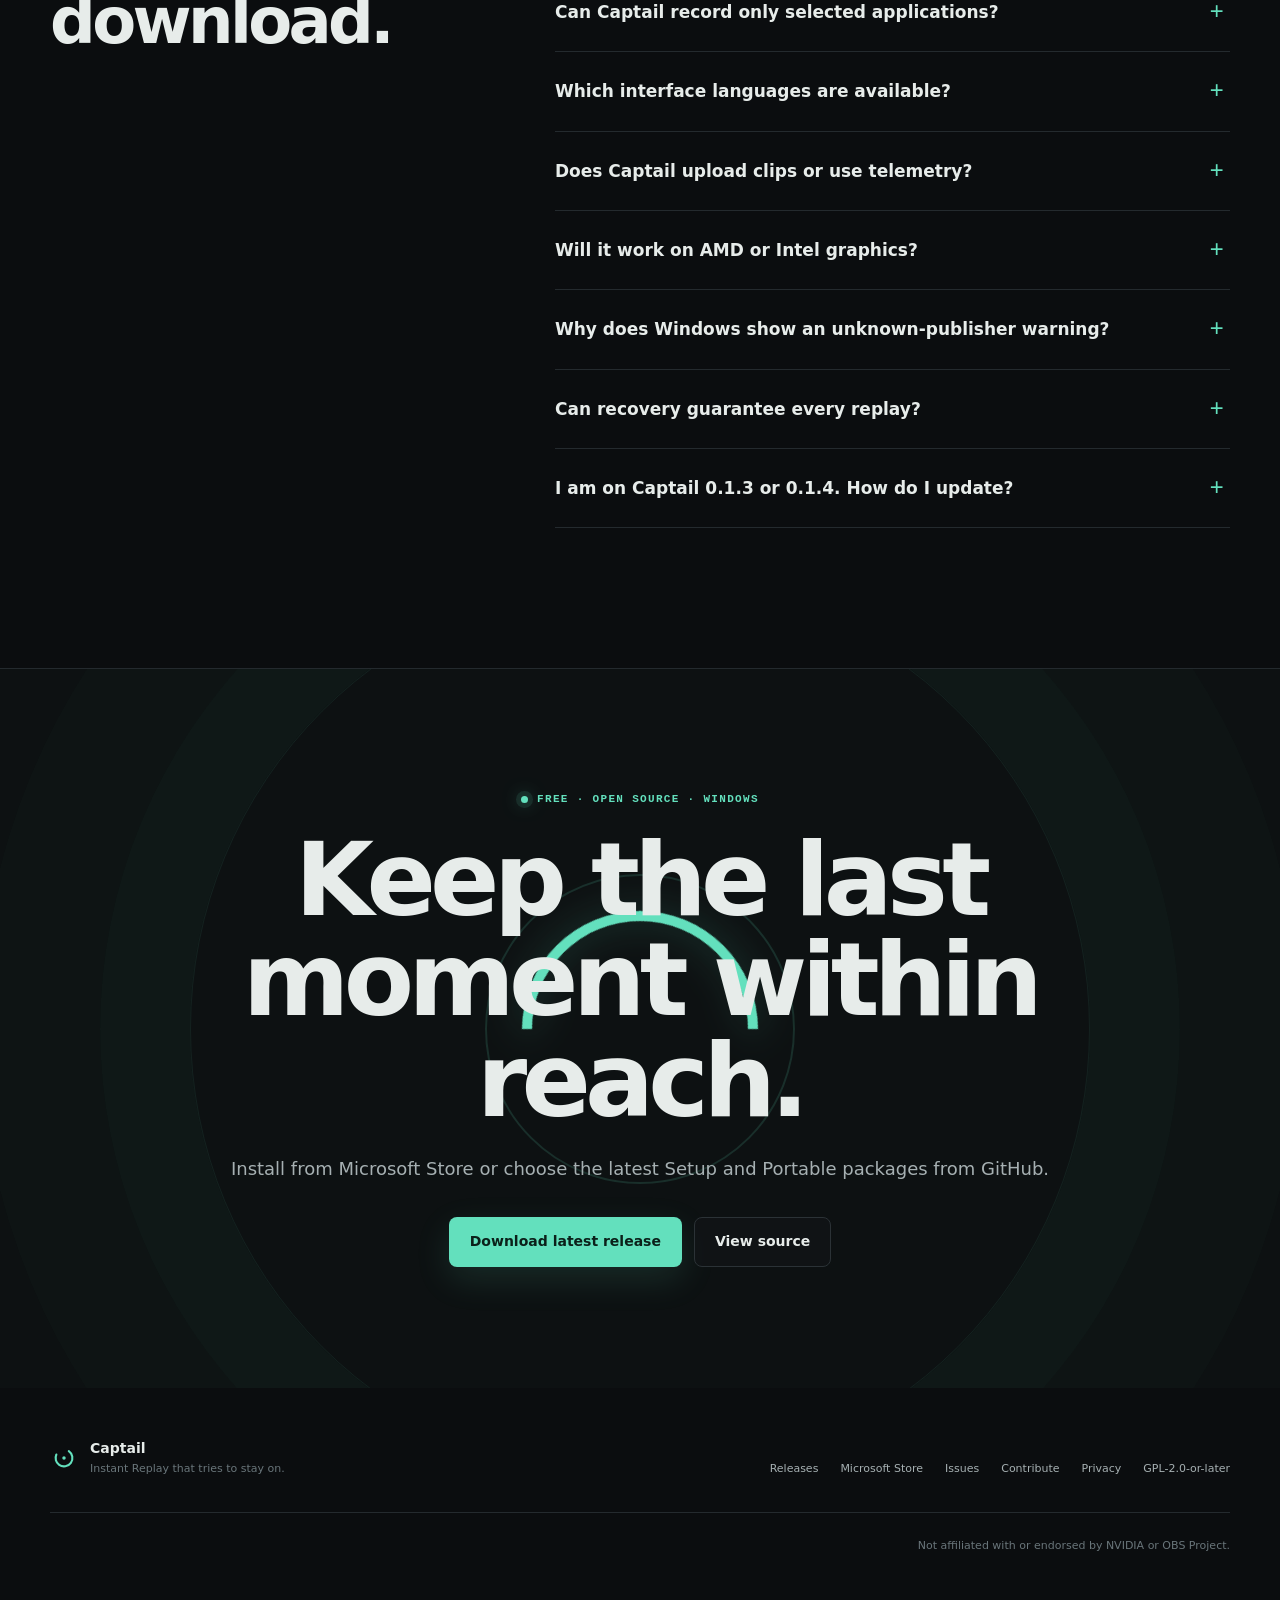
==== commit 56f60fa4: "Release Captail 0.2.3" ====
--- a/site/index.html
+++ b/site/index.html
@@ -4,7 +4,7 @@
   <meta charset="utf-8">
   <meta name="viewport" content="width=device-width, initial-scale=1">
   <title>Captail — Instant Replay that tries to stay on</title>
-  <meta name="description" content="Free, open-source Instant Replay for Windows with a rolling buffer, hardware encoding, and a recovery watchdog.">
+  <meta name="description" content="Free, open-source Instant Replay for Windows with recovery, per-application audio routing, hardware encoding, and local replay editing.">
   <meta name="theme-color" content="#0b0d0f">
   <meta name="color-scheme" content="dark">
   <link rel="canonical" href="https://faulmit.github.io/captail/">
@@ -15,7 +15,7 @@
   <meta property="og:type" content="website">
   <meta property="og:site_name" content="Captail">
   <meta property="og:title" content="Captail — Instant Replay that tries to stay on">
-  <meta property="og:description" content="A focused, local Instant Replay utility for Windows with automatic capture recovery.">
+  <meta property="og:description" content="A focused, local Instant Replay utility for Windows with automatic recovery and per-application audio routing.">
   <meta property="og:url" content="https://faulmit.github.io/captail/">
   <meta property="og:image" content="https://faulmit.github.io/captail/assets/captail-social.png">
   <meta property="og:image:width" content="1200">
@@ -30,9 +30,9 @@
     "name": "Captail",
     "applicationCategory": "UtilitiesApplication",
     "operatingSystem": "Windows 10 version 2004 or newer, Windows 11",
-    "softwareVersion": "0.1.7",
-    "description": "Free, open-source Instant Replay utility for Windows with a rolling buffer and recovery watchdog.",
-    "downloadUrl": "https://github.com/FaulMit/captail/releases/download/v0.1.7/Captail-0.1.7-Setup-win-x64.exe",
+    "softwareVersion": "0.2.3",
+    "description": "Free, open-source Instant Replay utility for Windows with a rolling buffer, recovery watchdog, and per-application audio routing.",
+    "downloadUrl": "https://github.com/FaulMit/captail/releases/download/v0.2.3/Captail-0.2.3-Setup-win-x64.exe",
     "codeRepository": "https://github.com/FaulMit/captail",
     "license": "https://www.gnu.org/licenses/old-licenses/gpl-2.0.html",
     "offers": {
@@ -57,6 +57,7 @@
     </a>
     <nav class="site-nav" aria-label="Primary navigation">
       <a href="#recovery">How it works</a>
+      <a href="#audio">Application audio</a>
       <a href="#compatibility">Compatibility</a>
       <a href="#faq">FAQ</a>
     </nav>
@@ -71,7 +72,7 @@
       <div class="hero-ambient" aria-hidden="true"></div>
       <div class="hero-word" aria-hidden="true">CAPTAIL</div>
       <div class="hero-copy">
-        <p class="eyebrow"><span class="live-dot"></span> Windows replay utility · <span data-current-version>v0.1.7</span> preview</p>
+        <p class="eyebrow"><span class="live-dot"></span> Windows replay utility · <span data-current-version>v0.2.3</span> preview</p>
         <h1 id="hero-title">Instant Replay that <em>tries to stay on.</em></h1>
         <p class="hero-lede">Captail keeps recent gameplay ready, watches its capture pipeline, and attempts recovery when recording stops or stalls.</p>
         <div class="hero-actions">
@@ -83,16 +84,16 @@
             View source
           </a>
         </div>
-        <p class="hero-proof">Free · GPL open source · Local recordings · No account</p>
+        <p class="hero-proof">Free · GPL open source · 11 UI languages · Local recordings · No account</p>
       </div>
 
       <figure class="hero-product" data-hero-product>
         <div class="capture-state" aria-hidden="true">
           <span class="capture-state-dot"></span>
           <span>REAL APPLICATION UI</span>
-          <span class="capture-state-time" data-current-version>V0.1.7</span>
-        </div>
-        <img src="assets/captail-main.png" width="403" height="658" alt="Captail main window showing Instant Replay status, audio sources, format, disk space, and recent replays" fetchpriority="high" decoding="async">
+          <span class="capture-state-time" data-current-version>V0.2.3</span>
+        </div>
+        <img src="assets/captail-main.png" width="404" height="650" alt="Captail 0.2.3 main window showing capture mode, active Instant Replay, audio sources, recording format, disk space, and recent clips" fetchpriority="high" decoding="async">
       </figure>
 
       <div class="hero-signal" aria-hidden="true">
@@ -140,7 +141,7 @@
         <li class="state-step state-active" data-reveal>
           <span class="state-index">04</span>
           <strong>Recording again</strong>
-          <p>The interface confirms when the replay buffer is healthy again.</p>
+          <p>The optional click-through indicator shows when replay is active, recovering, unavailable, or saved.</p>
         </li>
       </ol>
     </section>
@@ -154,20 +155,20 @@
             <span class="mode-number">A</span>
             <div>
               <h3>Desktop mode</h3>
-              <p>Records your selected monitor, then automatically switches to direct Game Capture when a fullscreen game appears.</p>
+              <p>Records your selected monitor, uses direct Game Capture when usable, and keeps desktop video active when a game cannot be hooked.</p>
             </div>
           </article>
           <article data-reveal>
             <span class="mode-number">B</span>
             <div>
               <h3>Game Capture mode</h3>
-              <p>Waits for a fullscreen game and never records the desktop. Better when privacy outside games matters more than continuous coverage.</p>
+              <p>Keeps a low-rate detector ready while the buffer sleeps, then wakes for a plausible game. The desktop is never recorded.</p>
             </div>
           </article>
         </div>
       </div>
       <div class="capture-media" data-reveal>
-        <img src="assets/captail-settings-video.jpg" width="404" height="720" alt="Captail video settings with Desktop source, AV1 codec, 1080p resolution, and 240 FPS selected" loading="lazy" decoding="async">
+        <img src="assets/captail-settings-video.png" width="404" height="720" alt="Captail 0.2.3 video settings with Desktop source, hardware AV1, 4K resolution, and 240 FPS selected" loading="lazy" decoding="async">
         <div class="media-annotation annotation-source" aria-hidden="true">SOURCE / DESKTOP</div>
         <div class="media-annotation annotation-rate" aria-hidden="true">240 FPS</div>
       </div>
@@ -205,33 +206,55 @@
         <h2 id="controls-title" data-reveal>Sound intact.<br>Timing under control.</h2>
         <ul class="feature-lines">
           <li data-reveal><strong>15 sec–15 min</strong><span>Configurable rolling duration, with an optional RAM limit.</span></li>
-          <li data-reveal><strong>Two audio paths</strong><span>System or detected-game audio plus microphone, mixed or separated.</span></li>
+          <li data-reveal><strong>Flexible audio</strong><span>Mixed, separate, or per-application tracks with independent microphone routing.</span></li>
           <li data-reveal><strong>Global hotkeys</strong><span>Save with Ctrl+Shift+F10. Toggle with Ctrl+Shift+F9. Both configurable.</span></li>
           <li data-reveal><strong>30–240 FPS</strong><span>Real requested capture rates; useful only when source and hardware sustain them.</span></li>
         </ul>
       </div>
       <figure class="controls-media" data-reveal>
-        <img src="assets/captail-settings-audio.jpg" width="404" height="720" alt="Captail audio, replay storage, and hotkey settings" loading="lazy" decoding="async">
+        <img src="assets/captail-settings-audio.png" width="404" height="720" alt="Captail 0.2.3 audio settings with system audio, microphone controls, and per-application routing" loading="lazy" decoding="async">
+      </figure>
+    </section>
+
+    <section class="routing" id="audio" aria-labelledby="routing-title">
+      <div class="routing-copy">
+        <div class="section-kicker" data-reveal>06 / APPLICATION AUDIO</div>
+        <h2 id="routing-title" data-reveal>Choose the apps.<br>Keep the tracks.</h2>
+        <p class="routing-lede" data-reveal>Route individual applications and your microphone to the tracks supported by the selected audio format.</p>
+        <ul class="routing-facts">
+          <li data-reveal><strong>Find the right process</strong><span>Selected apps stay first; active audio sessions follow, with every other running process searchable.</span></li>
+          <li data-reveal><strong>See what is live</strong><span>Real application icons and level meters make sources easier to identify.</span></li>
+          <li data-reveal><strong>Recover without disarming</strong><span>Routed sources recover after an application exits or restarts without stopping the replay buffer.</span></li>
+        </ul>
+      </div>
+      <figure class="routing-media" data-reveal>
+        <div class="media-annotation routing-annotation" aria-hidden="true">4 APPS / 5 TRACKS</div>
+        <img src="assets/captail-audio-routing.png" width="620" height="640" alt="Captail application audio routing with Chrome, Discord, a game, Spotify, microphone, track assignments, search, and live level meters" loading="lazy" decoding="async">
       </figure>
     </section>
 
     <section class="editor section" id="editor" aria-labelledby="editor-title">
       <div class="editor-heading">
         <div>
-          <div class="section-kicker" data-reveal>06 / AFTER THE SAVE</div>
-          <h2 id="editor-title" data-reveal>Review. Trim. Keep the tracks you need.</h2>
-        </div>
-        <p data-reveal>Saved clips appear in Captail’s replay library. Open one to scrub, set a trim range, and keep or remove each audio track.</p>
-      </div>
-      <figure class="editor-media" data-reveal>
-        <img src="assets/captail-editor.png" width="898" height="789" alt="Captail clip editor showing game footage, trim handles, video thumbnails, and separate audio waveforms" loading="lazy" decoding="async">
+          <div class="section-kicker" data-reveal>07 / REPLAY WORKBENCH</div>
+          <h2 id="editor-title" data-reveal>Play now.<br>Trim when it matters.</h2>
+        </div>
+        <p data-reveal>Open a replay immediately, seek or change playback speed, then continue into the multi-track editor only when you need it.</p>
+      </div>
+      <figure class="review-media player-media" data-reveal>
+        <figcaption>PLAYER / SEEK / 0.25×–2× / FULLSCREEN</figcaption>
+        <img src="assets/captail-player.png" width="900" height="736" alt="Captail replay player showing gameplay, seek controls, playback speed shortcuts, fullscreen, and a Trim action" loading="lazy" decoding="async">
+      </figure>
+      <figure class="review-media editor-media" data-reveal>
+        <figcaption>EDITOR / MULTI-TRACK / MERGE AUDIO</figcaption>
+        <img src="assets/captail-editor.png" width="900" height="838" alt="Captail 0.2.3 clip editor showing 4K 240 FPS gameplay, trim handles, separate audio waveforms, and the Merge audio tracks option" loading="lazy" decoding="async">
       </figure>
     </section>
 
     <section class="privacy section" id="privacy" aria-labelledby="privacy-title">
       <div class="privacy-word" aria-hidden="true">LOCAL</div>
       <div class="privacy-copy">
-        <div class="section-kicker section-kicker-dark" data-reveal>07 / PRIVACY</div>
+        <div class="section-kicker section-kicker-dark" data-reveal>08 / PRIVACY</div>
         <h2 id="privacy-title" data-reveal>Your replay stays yours.</h2>
         <p data-reveal>No Captail account. No ads. No analytics or telemetry. No automatic upload. Captures, settings, thumbnails, and logs stay on your PC.</p>
         <p class="privacy-exception" data-reveal><strong>Honest network note:</strong> GitHub builds may contact the GitHub Releases API to check for updates. An update package downloads only after you click the update control. Store builds use Microsoft Store updates.</p>
@@ -240,7 +263,7 @@
     </section>
 
     <section class="comparison section" id="comparison" aria-labelledby="comparison-title">
-      <div class="section-kicker" data-reveal>08 / CHOOSE FOR THE JOB</div>
+      <div class="section-kicker" data-reveal>09 / CHOOSE FOR THE JOB</div>
       <div class="section-heading comparison-heading">
         <h2 id="comparison-title" data-reveal>Focused replay, not a streaming suite.</h2>
         <p data-reveal>Scope comparison, not a performance benchmark.</p>
@@ -280,6 +303,12 @@
               <td>Use NVIDIA’s integrated capture tools</td>
               <td>Build scenes or combine replay with production tools</td>
             </tr>
+            <tr>
+              <th scope="row">After capture</th>
+              <td class="is-captail">Replay player and multi-track trim editor</td>
+              <td>Varies by NVIDIA software version</td>
+              <td>No focused clip library</td>
+            </tr>
           </tbody>
         </table>
       </section>
@@ -288,7 +317,7 @@
 
     <section class="compatibility section" id="compatibility" aria-labelledby="compatibility-title">
       <div class="compatibility-main">
-        <div class="section-kicker" data-reveal>09 / HARDWARE TRUTH</div>
+        <div class="section-kicker" data-reveal>10 / HARDWARE TRUTH</div>
         <h2 id="compatibility-title" data-reveal>Early preview.<br>Tested scope stated plainly.</h2>
         <dl class="hardware-list" data-reveal>
           <div><dt>Windows</dt><dd>10 version 2004+ or 11 · x64</dd></div>
@@ -311,16 +340,16 @@
     </section>
 
     <section class="quickstart section" id="quickstart" aria-labelledby="quickstart-title">
-      <div class="section-kicker" data-reveal>10 / QUICK START</div>
+      <div class="section-kicker" data-reveal>11 / QUICK START</div>
       <h2 id="quickstart-title" data-reveal>Three steps. Then leave it armed.</h2>
       <ol class="quickstart-list">
         <li data-reveal>
           <span>01</span>
-          <div><h3>Download</h3><p>Choose Setup for normal installation or Portable for a self-contained folder.</p></div>
+          <div><h3>Install</h3><p>Use Microsoft Store for managed updates, Setup for a normal installer, or Portable for a self-contained folder.</p></div>
         </li>
         <li data-reveal>
           <span>02</span>
-          <div><h3>Choose capture</h3><p>Select Desktop or Game Capture, then set duration, codec, FPS, and audio.</p></div>
+          <div><h3>Choose capture</h3><p>Select Desktop or Game Capture, then set duration, codec, FPS, and mixed, separate, or application audio.</p></div>
         </li>
         <li data-reveal>
           <span>03</span>
@@ -331,7 +360,7 @@
 
     <section class="faq section" id="faq" aria-labelledby="faq-title">
       <div class="faq-heading">
-        <div class="section-kicker" data-reveal>11 / FAQ</div>
+        <div class="section-kicker" data-reveal>12 / FAQ</div>
         <h2 id="faq-title" data-reveal>Before you press download.</h2>
       </div>
       <div class="faq-list">
@@ -341,7 +370,15 @@
         </details>
         <details data-reveal>
           <summary>Which download should I choose?</summary>
-          <p>Use the Setup EXE for a normal per-user Windows installation and uninstaller. Use Portable ZIP when you want a movable folder; extract the entire archive before launching Captail.exe.</p>
+          <p>Use Microsoft Store for Store-managed installation and updates. Use the Setup EXE for a normal per-user installer and uninstaller. Use Portable ZIP for a movable folder; extract the entire archive before launching Captail.exe.</p>
+        </details>
+        <details data-reveal>
+          <summary>Can Captail record only selected applications?</summary>
+          <p>Yes. Per-application audio routing can assign individual running apps and the microphone to available recording tracks. The selected audio codec and container determine how many tracks are available.</p>
+        </details>
+        <details data-reveal>
+          <summary>Which interface languages are available?</summary>
+          <p>English, Russian, Ukrainian, Simplified Chinese, Spanish, Brazilian Portuguese, German, French, Japanese, Korean, and Polish. First launch follows Windows when its language is supported.</p>
         </details>
         <details data-reveal>
           <summary>Does Captail upload clips or use telemetry?</summary>
@@ -371,7 +408,7 @@
       <div class="final-content">
         <p class="eyebrow"><span class="live-dot"></span> Free · Open source · Windows</p>
         <h2 id="final-title">Keep the last moment within reach.</h2>
-        <p>Download Captail’s latest early-preview release from GitHub.</p>
+        <p>Install from Microsoft Store or choose the latest Setup and Portable packages from GitHub.</p>
         <div class="hero-actions final-actions">
           <button class="button button-primary" type="button" data-download-trigger>Download latest release</button>
           <a class="button button-secondary" href="https://github.com/FaulMit/captail" target="_blank" rel="noreferrer">View source</a>
@@ -385,29 +422,40 @@
       <button class="download-close" type="button" data-download-close aria-label="Close download options">×</button>
       <p class="eyebrow"><span class="live-dot"></span> Windows x64 · Early preview</p>
       <h2 id="download-title">Choose your build.</h2>
-      <p class="download-status" data-download-status aria-live="polite">Latest GitHub preview · v0.1.7</p>
+      <p class="download-status" data-download-status aria-live="polite">Latest GitHub preview · v0.2.3</p>
 
       <div class="download-options">
-        <a class="download-option" data-download-setup href="https://github.com/FaulMit/captail/releases/download/v0.1.7/Captail-0.1.7-Setup-win-x64.exe">
+        <a class="download-option download-option-primary" data-download-setup href="https://github.com/FaulMit/captail/releases/download/v0.2.3/Captail-0.2.3-Setup-win-x64.exe">
           <span class="download-format">.EXE</span>
-          <span>
-            <strong>Setup</strong>
+          <span class="download-copy">
+            <span class="download-title-row">
+              <strong>Setup</strong>
+              <span class="download-recommendation">Recommended</span>
+            </span>
             <small>Normal per-user installation with updater and uninstaller.</small>
           </span>
-          <span class="download-recommendation">Recommended</span>
+          <span class="download-action">Download <span aria-hidden="true">↓</span></span>
         </a>
-        <a class="download-option" data-download-portable href="https://github.com/FaulMit/captail/releases/download/v0.1.7/Captail-0.1.7-Portable-win-x64.zip">
+        <a class="download-option" data-download-portable href="https://github.com/FaulMit/captail/releases/download/v0.2.3/Captail-0.2.3-Portable-win-x64.zip">
           <span class="download-format">.ZIP</span>
-          <span>
+          <span class="download-copy">
             <strong>Portable</strong>
             <small>Self-contained folder. Extract the entire archive before use.</small>
           </span>
-          <span class="download-arrow" aria-hidden="true">↓</span>
+          <span class="download-action download-action-secondary">Download ZIP <span aria-hidden="true">↓</span></span>
         </a>
-      </div>
-
-      <p class="download-note">Unsigned preview. Windows may show “Unknown publisher.”</p>
-      <a class="download-release-link" data-download-release href="https://github.com/FaulMit/captail/releases/tag/v0.1.7" target="_blank" rel="noreferrer">Release notes, checksums, and provenance <span aria-hidden="true">↗</span></a>
+        <a class="download-option download-option-store" href="https://apps.microsoft.com/detail/9PKVNVLKPTPS" target="_blank" rel="noreferrer">
+          <span class="download-format">STORE</span>
+          <span class="download-copy">
+            <strong>Microsoft Store</strong>
+            <small>Microsoft-managed installation and automatic updates.</small>
+          </span>
+          <span class="download-action download-action-store">Open Store <span aria-hidden="true">↗</span></span>
+        </a>
+      </div>
+
+      <p class="download-note">GitHub packages are unsigned previews. Windows may show “Unknown publisher.”</p>
+      <a class="download-release-link" data-download-release href="https://github.com/FaulMit/captail/releases/tag/v0.2.3" target="_blank" rel="noreferrer">Release notes, checksums, and provenance <span aria-hidden="true">↗</span></a>
     </div>
   </dialog>
 
@@ -421,6 +469,7 @@
     </div>
     <nav aria-label="Project links">
       <a href="https://github.com/FaulMit/captail/releases">Releases</a>
+      <a href="https://apps.microsoft.com/detail/9PKVNVLKPTPS">Microsoft Store</a>
       <a href="https://github.com/FaulMit/captail/issues">Issues</a>
       <a href="https://github.com/FaulMit/captail/blob/main/CONTRIBUTING.md">Contribute</a>
       <a href="https://github.com/FaulMit/captail/blob/main/PRIVACY.md">Privacy</a>
